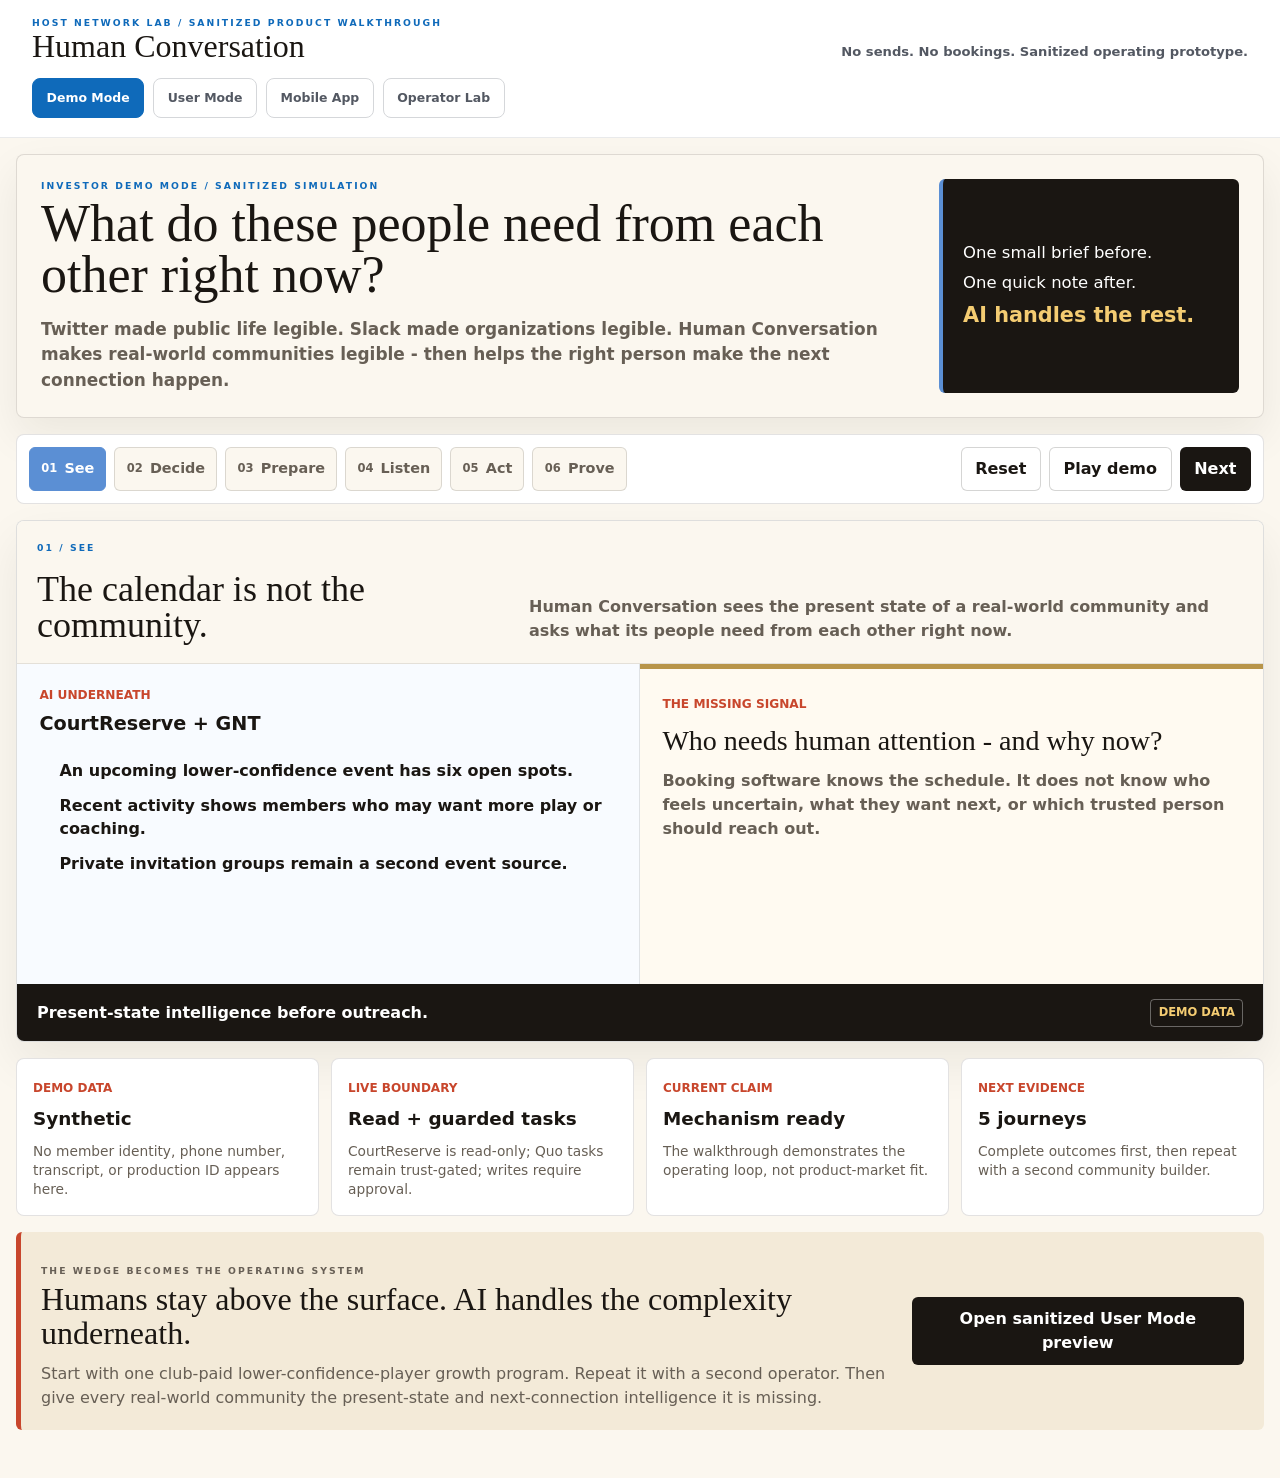
==== index.html @ 30146489 "Publish initial Human Conversation staging build" ====
<!doctype html>
<html lang="en">
  <head>
    <meta charset="UTF-8" />
    <meta name="viewport" content="width=device-width, initial-scale=1.0" />
    <meta name="theme-color" content="#fffefb" />
    <meta name="description" content="Human Conversation prepares the next human moment and remembers only what matters." />
    <meta name="apple-mobile-web-app-capable" content="yes" />
    <meta name="apple-mobile-web-app-status-bar-style" content="default" />
    <link rel="manifest" href="./manifest.webmanifest" />
    <link rel="icon" href="./icons/human-conversation-mark.svg" type="image/svg+xml" />
    <title>Human Conversation</title>
    <script type="module" crossorigin src="./assets/index-G1O9MzCV.js"></script>
    <link rel="stylesheet" crossorigin href="./assets/index-DnSRc2wX.css">
  </head>
  <body>
    <div id="root"></div>
  </body>
</html>
---- assets/index-DnSRc2wX.css ----
.hc-mobile-shell{--hc-ink: #111513;--hc-muted: #606963;--hc-canvas: #eef1ed;--hc-paper: #f6f7f4;--hc-white: #ffffff;--hc-line: #dce2dd;--hc-blue: #2c61ff;--hc-blue-soft: #e9efff;--hc-coral: #f66c4f;--hc-coral-soft: #fff0ec;--hc-mint: #c9f1da;--hc-mint-strong: #15764f;--hc-violet: #785ce5;--hc-violet-soft: #eeeafe;min-height:100vh;padding:24px;background:var(--hc-canvas);color:var(--hc-ink);font-family:Inter,ui-sans-serif,system-ui,-apple-system,BlinkMacSystemFont,Segoe UI,sans-serif;letter-spacing:0}.hc-mobile-shell *{box-sizing:border-box}.hc-mobile-shell button,.hc-mobile-shell textarea,.hc-mobile-shell select,.hc-mobile-shell input{font:inherit;letter-spacing:0}.hc-mobile-shell button{color:inherit}.hc-mobile-app{position:relative;display:flex;width:min(100%,440px);min-height:min(880px,calc(100vh - 48px));max-height:calc(100vh - 48px);margin:0 auto;flex-direction:column;overflow:hidden;border:1px solid #cfd6d1;border-radius:8px;background:var(--hc-paper);box-shadow:0 24px 64px #11151324}.hc-mobile-header{position:relative;z-index:10;display:flex;min-height:64px;flex:0 0 auto;align-items:center;justify-content:space-between;gap:16px;border-bottom:1px solid var(--hc-line);background:#fffffff5;padding:10px 16px}.hc-wordmark{display:inline-flex;min-width:0;min-height:44px;align-items:center;gap:10px;border:0;background:transparent;padding:0;cursor:pointer}.hc-wordmark strong{overflow:hidden;font-size:15px;font-weight:760;text-overflow:ellipsis;white-space:nowrap}.hc-brand-mark{display:grid;width:36px;height:36px;flex:0 0 auto;place-items:center;border-radius:8px;background:var(--hc-ink);color:var(--hc-white)}.hc-demo-chip{display:inline-flex;min-height:34px;align-items:center;gap:7px;border:1px solid var(--hc-line);border-radius:999px;background:var(--hc-white);padding:6px 11px;color:#49514c;font-size:12px;font-weight:750;cursor:pointer}.hc-demo-chip span{width:7px;height:7px;border-radius:50%;background:var(--hc-coral)}.hc-mobile-content{min-height:0;flex:1 1 auto;overflow-x:hidden;overflow-y:auto;overscroll-behavior:contain;scrollbar-width:thin;scrollbar-color:#bbc3bd transparent}.hc-view{display:grid;gap:18px;padding:24px 16px 104px}.hc-page-intro{display:grid;gap:6px}.hc-page-intro>p{margin:0;color:var(--hc-coral);font-size:12px;font-weight:800;text-transform:uppercase}.hc-page-intro h1{max-width:360px;margin:0;font-size:34px;font-weight:790;line-height:1.02}.hc-page-intro>span{color:var(--hc-muted);font-size:14px;line-height:1.45}.hc-page-intro.compact h1{font-size:28px;line-height:1.08}.hc-next-session{position:relative;display:grid;min-height:338px;overflow:hidden;gap:10px;border-radius:8px;background:var(--hc-ink);color:var(--hc-white);padding:18px}.hc-next-session:before{position:absolute;top:0;right:0;left:0;height:4px;background:var(--hc-coral);content:""}.hc-session-kicker{display:flex;align-items:center;justify-content:space-between;color:#c6cec9;font-size:11px;font-weight:780;text-transform:uppercase}.hc-session-visual{display:flex;height:94px;align-items:center;justify-content:center;gap:6px;overflow:hidden}.hc-session-visual span{width:7px;height:38%;border-radius:999px;background:var(--hc-white)}.hc-session-visual span:nth-child(2),.hc-session-visual span:nth-child(8){height:64%;background:var(--hc-mint)}.hc-session-visual span:nth-child(3),.hc-session-visual span:nth-child(7){height:84%;background:var(--hc-blue)}.hc-session-visual span:nth-child(4),.hc-session-visual span:nth-child(6){height:52%;background:var(--hc-coral)}.hc-session-visual span:nth-child(5){height:96%;width:9px}.hc-next-session h2{margin:0;font-size:26px;font-weight:760;line-height:1.08}.hc-next-session>p{margin:0;color:#cbd2ce;font-size:13px}.hc-session-focus{display:flex;align-items:center;gap:8px;color:var(--hc-mint);font-size:13px;font-weight:650}.hc-inverse-button,.hc-solid-button{display:inline-flex;min-height:48px;align-items:center;justify-content:center;gap:9px;border:0;border-radius:8px;padding:11px 16px;font-size:14px;font-weight:780;cursor:pointer}.hc-inverse-button{align-self:end;background:var(--hc-white);color:var(--hc-ink)!important}.hc-solid-button{width:100%;background:var(--hc-blue);color:var(--hc-white)!important}.hc-solid-button:disabled{background:#cbd1cd;color:#737b76!important;cursor:not-allowed}.hc-today-stats{display:grid;grid-template-columns:repeat(3,minmax(0,1fr));border-block:1px solid var(--hc-line);padding:14px 0}.hc-today-stats div{display:grid;min-width:0;gap:3px;border-right:1px solid var(--hc-line);padding:0 10px;text-align:center}.hc-today-stats div:first-child{padding-left:0}.hc-today-stats div:last-child{border-right:0;padding-right:0}.hc-today-stats strong{font-size:20px;font-weight:780;line-height:1}.hc-today-stats span{overflow-wrap:anywhere;color:var(--hc-muted);font-size:10px;font-weight:700;line-height:1.2}.hc-up-next{display:grid;gap:8px}.hc-section-heading{display:flex;min-height:34px;align-items:center;justify-content:space-between;gap:12px}.hc-section-heading h2{margin:0;font-size:18px}.hc-section-heading button{min-height:34px;border:0;background:transparent;color:var(--hc-blue);font-size:12px;font-weight:750;cursor:pointer}.hc-session-row{display:grid;width:100%;min-height:68px;grid-template-columns:42px minmax(0,1fr) auto;align-items:center;gap:12px;border:1px solid var(--hc-line);border-radius:8px;background:var(--hc-white);padding:10px 12px;text-align:left;cursor:pointer}.hc-session-row>span:nth-child(2){display:grid;min-width:0;gap:4px}.hc-session-row strong{overflow:hidden;font-size:14px;font-weight:740;text-overflow:ellipsis;white-space:nowrap}.hc-session-row small{overflow:hidden;color:var(--hc-muted);font-size:11px;text-overflow:ellipsis;white-space:nowrap}.hc-session-icon{display:grid;width:42px;height:42px;place-items:center;border-radius:8px;background:var(--hc-blue-soft);color:var(--hc-blue)}.hc-session-icon.community{background:var(--hc-mint);color:var(--hc-mint-strong)}.hc-session-switcher{display:grid;grid-template-columns:repeat(3,minmax(0,1fr));border-radius:8px;background:#e4e8e4;padding:3px}.hc-session-switcher button{min-height:40px;border:0;border-radius:6px;background:transparent;color:#68716b;font-size:12px;font-weight:730;cursor:pointer}.hc-session-switcher button.active{background:var(--hc-white);color:var(--hc-ink);box-shadow:0 2px 8px #11151314}.hc-consent-panel{display:grid;gap:14px;border:1px solid var(--hc-line);border-radius:8px;background:var(--hc-white);padding:14px}.hc-consent-panel>div,.hc-storage-panel>div{display:flex;align-items:center;gap:10px}.hc-consent-panel .hc-analysis-consent{border-top:1px solid var(--hc-line);padding-top:12px;color:var(--hc-violet)}.hc-consent-panel>div>span,.hc-storage-panel>div>span{display:grid;gap:2px}.hc-consent-panel strong,.hc-storage-panel strong{font-size:13px}.hc-consent-panel small,.hc-storage-panel small{color:var(--hc-muted);font-size:11px}.hc-switch{display:flex;min-height:42px;align-items:center;gap:10px;cursor:pointer}.hc-switch.disabled{color:var(--hc-muted);cursor:not-allowed}.hc-switch input{position:absolute;width:1px;height:1px;opacity:0}.hc-switch>span{position:relative;width:45px;height:26px;flex:0 0 auto;border-radius:999px;background:#cbd1cd;transition:background .16s ease}.hc-switch>span:after{position:absolute;top:3px;left:3px;width:20px;height:20px;border-radius:50%;background:var(--hc-white);box-shadow:0 2px 5px #1115132e;content:"";transition:transform .16s ease}.hc-switch input:checked+span{background:var(--hc-mint-strong)}.hc-switch input:disabled+span{background:#e0e4e1}.hc-switch input:checked+span:after{transform:translate(19px)}.hc-switch input:focus-visible+span{outline:3px solid rgb(44 97 255 / 28%);outline-offset:2px}.hc-switch em{font-size:12px;font-style:normal;font-weight:700}.hc-recorder-stage{display:grid;min-height:326px;place-items:center;align-content:center;gap:20px;overflow:hidden;border-radius:8px;background:var(--hc-ink);color:var(--hc-white);padding:22px 16px}.hc-live-state{display:flex;align-items:center;gap:8px;color:#bbc5bf;font-size:11px;font-weight:780;text-transform:uppercase}.hc-live-state>span{width:8px;height:8px;border-radius:50%;background:#77817b}.hc-live-state>span.active{background:var(--hc-coral);box-shadow:0 0 0 5px #f66c4f24;animation:hc-record-pulse 1.4s ease-in-out infinite}.hc-timer{font-variant-numeric:tabular-nums;font-size:48px;font-weight:690;line-height:1}.hc-waveform,.hc-processing-wave{display:flex;width:100%;height:72px;align-items:center;justify-content:center;gap:3px}.hc-waveform span,.hc-processing-wave span{width:4px;height:18%;border-radius:999px;background:#69736d;transform-origin:center}.hc-waveform span:nth-child(3n),.hc-processing-wave span:nth-child(3n){height:36%}.hc-waveform span:nth-child(4n),.hc-processing-wave span:nth-child(4n){height:62%}.hc-waveform span:nth-child(5n),.hc-processing-wave span:nth-child(5n){height:86%}.hc-waveform span:nth-child(7n),.hc-processing-wave span:nth-child(7n){height:48%}.hc-waveform.playing span{background:var(--hc-mint);animation:hc-wave .92s ease-in-out infinite alternate}.hc-waveform.playing span:nth-child(2n){animation-delay:-.2s}.hc-waveform.playing span:nth-child(3n){animation-delay:-.43s}.hc-waveform.playing span:nth-child(5n){animation-delay:-.62s}.hc-record-control{display:grid;width:78px;height:78px;place-items:center;border:8px solid #343a36;border-radius:50%;background:var(--hc-coral);color:var(--hc-white)!important;box-shadow:0 0 0 1px #66706a;cursor:pointer}.hc-record-control:disabled{background:#6f7772;color:#c5ccc7!important;cursor:not-allowed}.hc-live-controls{display:grid;width:min(100%,270px);grid-template-columns:1fr 1fr;gap:10px}.hc-live-controls button{display:inline-flex;min-height:48px;align-items:center;justify-content:center;gap:7px;border:1px solid #4b544e;border-radius:8px;background:#252b27;color:var(--hc-white);font-size:12px;font-weight:720;cursor:pointer}.hc-live-controls button.stop{border-color:var(--hc-coral);background:var(--hc-coral)}.hc-recorder-stage .hc-solid-button{width:min(100%,280px)}.hc-live-markers{display:grid;gap:9px}.hc-live-markers>p{margin:0;color:var(--hc-muted);font-size:11px;font-weight:720;text-transform:uppercase}.hc-live-markers>div{display:grid;grid-template-columns:repeat(3,minmax(0,1fr));gap:7px}.hc-live-markers button{display:grid;min-height:72px;place-items:center;gap:5px;border:1px solid var(--hc-line);border-radius:8px;background:var(--hc-white);padding:8px 4px;font-size:10px;font-weight:730;text-align:center;cursor:pointer}.hc-live-markers button:nth-child(1){color:var(--hc-blue)}.hc-live-markers button:nth-child(2){color:var(--hc-coral)}.hc-live-markers button:nth-child(3){color:var(--hc-violet)}.hc-record-actions{display:grid;grid-template-columns:1fr 1fr;gap:8px}.hc-record-actions button{display:inline-flex;min-height:44px;align-items:center;justify-content:center;gap:7px;border:1px solid var(--hc-line);border-radius:8px;background:var(--hc-white);font-size:11px;font-weight:730;cursor:pointer}.hc-record-actions button.demo{border-color:#d5cdf9;background:var(--hc-violet-soft);color:#5d44c6}.hc-device-select{display:grid;gap:6px;color:var(--hc-muted);font-size:11px;font-weight:700}.hc-device-select select{min-height:44px;width:100%;border:1px solid var(--hc-line);border-radius:8px;background:var(--hc-white);padding:8px 10px;color:var(--hc-ink)}.hc-processing{display:grid;min-height:520px;place-items:center;align-content:center;gap:18px;text-align:center}.hc-processing-mark{display:grid;width:66px;height:66px;place-items:center;border-radius:50%;background:var(--hc-violet-soft);color:var(--hc-violet);animation:hc-processing-pulse 1.6s ease-in-out infinite}.hc-processing-wave{max-width:230px}.hc-processing-wave span{background:var(--hc-blue);animation:hc-wave .9s ease-in-out infinite alternate}.hc-processing-wave span:nth-child(2n){animation-delay:-.25s}.hc-processing-wave span:nth-child(3n){animation-delay:-.47s}.hc-processing h2{max-width:310px;margin:0;font-size:25px;line-height:1.1}.hc-processing p{max-width:300px;margin:0;color:var(--hc-muted);font-size:12px;line-height:1.5}.hc-empty-moments{display:grid;min-height:410px;place-items:center;align-content:center;gap:10px;text-align:center}.hc-empty-moments>span{display:grid;width:62px;height:62px;place-items:center;border-radius:50%;background:var(--hc-blue-soft);color:var(--hc-blue)}.hc-empty-moments h2,.hc-empty-moments p{margin:0}.hc-empty-moments h2{font-size:20px}.hc-empty-moments p{color:var(--hc-muted);font-size:13px}.hc-empty-moments .hc-solid-button{width:min(100%,240px);margin-top:8px}.hc-moment-list{display:grid;gap:12px}.hc-moment-card{display:grid;gap:12px;overflow:hidden;border:1px solid var(--hc-line);border-top:4px solid var(--hc-blue);border-radius:8px;background:var(--hc-white);padding:14px;transition:opacity .16s ease,transform .16s ease}.hc-moment-card:nth-child(2){border-top-color:var(--hc-coral)}.hc-moment-card:nth-child(3){border-top-color:var(--hc-violet)}.hc-moment-card.discarded{opacity:.42}.hc-moment-card.confirmed{box-shadow:inset 0 0 0 1px var(--hc-mint-strong)}.hc-moment-topline{display:flex;align-items:center;justify-content:space-between;gap:8px}.hc-moment-topline span{min-width:0;color:var(--hc-blue);font-size:10px;font-weight:800;text-transform:uppercase}.hc-moment-card:nth-child(2) .hc-moment-topline span{color:#c44a31}.hc-moment-card:nth-child(3) .hc-moment-topline span{color:#5b43bf}.hc-moment-topline small{flex:0 0 auto;color:var(--hc-muted);font-size:10px;font-variant-numeric:tabular-nums}.hc-moment-card h2,.hc-moment-card>p{margin:0}.hc-moment-card h2{font-size:20px;line-height:1.12}.hc-moment-card>p,.hc-moment-card textarea{color:#4b554f;font-size:13px;line-height:1.5}.hc-voice-signals{display:grid;gap:7px;border:1px solid #ded8f6;border-radius:8px;background:var(--hc-violet-soft);padding:9px}.hc-voice-signals>div{display:flex;flex-wrap:wrap;gap:6px}.hc-voice-signals span{border:1px solid #c9bdf1;border-radius:999px;background:var(--hc-white);padding:4px 7px;color:#5843ad;font-size:10px;font-weight:780}.hc-voice-signals small{color:#655d80;font-size:10px;line-height:1.35}.hc-moment-card textarea{width:100%;min-height:88px;resize:vertical;border:1px solid var(--hc-blue);border-radius:8px;background:#fbfcff;padding:10px}.hc-moment-card audio,.hc-preview-moments audio{display:block;width:100%;height:38px}.hc-moment-audience{display:flex;min-height:42px;align-items:center;justify-content:space-between;gap:10px;border-block:1px solid #edf0ed;padding:7px 0}.hc-moment-audience>span{display:grid;width:30px;height:30px;place-items:center;border-radius:50%;background:#f0f2f0;color:var(--hc-muted)}.hc-moment-audience button{min-height:34px;border:0;background:transparent;color:var(--hc-blue);font-size:11px;font-weight:760;cursor:pointer}.hc-moment-actions{display:grid;grid-template-columns:repeat(3,minmax(0,1fr));gap:7px}.hc-moment-actions button,.hc-kept-label{display:inline-flex;min-height:42px;align-items:center;justify-content:center;gap:5px;border:1px solid var(--hc-line);border-radius:8px;background:var(--hc-white);font-size:11px;font-weight:730}.hc-moment-actions button{cursor:pointer}.hc-moment-actions button.keep,.hc-kept-label{border-color:#a9ddbf;background:#edf9f2;color:var(--hc-mint-strong)}.hc-review-footer{display:grid;gap:9px;border-top:1px solid var(--hc-line);padding-top:16px}.hc-text-button{display:inline-flex;min-height:44px;align-items:center;justify-content:center;gap:7px;border:0;background:transparent;color:#6c4d47;font-size:12px;font-weight:740;cursor:pointer}.hc-text-button:disabled{color:#adb4af;cursor:not-allowed}.hc-release-receipt{display:flex;min-height:44px;align-items:center;justify-content:center;gap:7px;margin:0;color:var(--hc-mint-strong);font-size:12px;font-weight:740}.hc-more-list{display:grid;overflow:hidden;border:1px solid var(--hc-line);border-radius:8px;background:var(--hc-white)}.hc-more-list>button{display:grid;width:100%;min-height:74px;grid-template-columns:40px minmax(0,1fr) auto;align-items:center;gap:12px;border:0;border-bottom:1px solid var(--hc-line);background:transparent;padding:10px 12px;text-align:left;cursor:pointer}.hc-more-list>button:last-child{border-bottom:0}.hc-more-list>button>span:first-child{display:grid;width:40px;height:40px;place-items:center;border-radius:8px}.hc-more-list>button>span:nth-child(2){display:grid;min-width:0;gap:3px}.hc-more-list strong{font-size:13px}.hc-more-list small{color:var(--hc-muted);font-size:11px}.hc-more-list .blue{background:var(--hc-blue-soft);color:var(--hc-blue)}.hc-more-list .mint{background:var(--hc-mint);color:var(--hc-mint-strong)}.hc-more-list .coral{background:var(--hc-coral-soft);color:#c64c34}.hc-more-list .violet{background:var(--hc-violet-soft);color:var(--hc-violet)}.hc-storage-panel{display:flex;min-height:74px;align-items:center;justify-content:space-between;gap:12px;border:1px solid var(--hc-line);border-radius:8px;background:var(--hc-white);padding:12px}.hc-switch.small{min-height:38px}.hc-switch.small em{display:none}.hc-danger-row{display:inline-flex;min-height:44px;align-items:center;justify-content:center;gap:8px;border:0;background:transparent;color:#a64131;font-size:12px;font-weight:720;cursor:pointer}.hc-bottom-nav{position:absolute;right:0;bottom:0;left:0;z-index:20;display:grid;height:78px;grid-template-columns:repeat(4,minmax(0,1fr));align-items:stretch;border-top:1px solid var(--hc-line);background:#fffffff7;padding:7px 8px max(7px,env(safe-area-inset-bottom));-webkit-backdrop-filter:blur(14px);backdrop-filter:blur(14px)}.hc-bottom-nav button{position:relative;display:grid;min-width:0;min-height:54px;place-items:center;align-content:center;gap:3px;border:0;border-radius:8px;background:transparent;color:#727a75;font-size:10px;font-weight:700;cursor:pointer}.hc-bottom-nav button.active{color:var(--hc-ink)}.hc-bottom-nav button.active:before{position:absolute;top:-7px;left:50%;width:26px;height:3px;border-radius:999px;background:var(--hc-coral);content:"";transform:translate(-50%)}.hc-toast{position:absolute;right:12px;bottom:88px;left:12px;z-index:40;display:flex;min-height:48px;align-items:center;justify-content:space-between;gap:10px;border:1px solid #303632;border-radius:8px;background:var(--hc-ink);box-shadow:0 12px 30px #1115133d;padding:10px 12px;color:var(--hc-white);font-size:11px;line-height:1.4}.hc-toast button{display:grid;width:32px;height:32px;flex:0 0 auto;place-items:center;border:0;border-radius:50%;background:#2b322e;color:var(--hc-white);cursor:pointer}.hc-sheet-backdrop{position:absolute;inset:0;z-index:60;display:flex;align-items:flex-end;background:#11151394;-webkit-backdrop-filter:blur(3px);backdrop-filter:blur(3px)}.hc-bottom-sheet{position:relative;display:grid;width:100%;max-height:86%;overflow-y:auto;gap:14px;border-radius:8px 8px 0 0;background:var(--hc-white);padding:18px 16px calc(22px + env(safe-area-inset-bottom));box-shadow:0 -18px 50px #1115133d;animation:hc-sheet-up .2s ease-out}.hc-sheet-handle{width:42px;height:4px;margin:-7px auto 1px;border-radius:999px;background:#cbd1cd}.hc-sheet-close{position:absolute;top:12px;right:12px;display:grid;width:40px;height:40px;place-items:center;border:0;border-radius:50%;background:#f0f2f0;cursor:pointer}.hc-bottom-sheet>p{margin:10px 48px 0 0;color:var(--hc-coral);font-size:11px;font-weight:800;text-transform:uppercase}.hc-bottom-sheet>h2{max-width:330px;margin:0;font-size:26px;line-height:1.08}.hc-preview-moments{display:grid;gap:8px}.hc-preview-moments article{display:grid;gap:6px;border:1px solid var(--hc-line);border-radius:8px;background:var(--hc-paper);padding:12px}.hc-preview-moments article>span{color:var(--hc-blue);font-size:10px;font-weight:800;text-transform:uppercase}.hc-preview-moments strong{font-size:14px}.hc-preview-moments p{margin:0;color:var(--hc-muted);font-size:12px;line-height:1.45}.hc-share-boundary{display:flex;align-items:center;gap:7px;border-radius:8px;background:var(--hc-mint);padding:10px 12px;color:#165b3f;font-size:11px;font-weight:700}.hc-more-sheet ul{display:grid;gap:10px;margin:2px 0 6px;padding:0;list-style:none}.hc-more-sheet li{display:flex;align-items:flex-start;gap:9px;color:#4e5852;font-size:13px;line-height:1.4}.hc-more-sheet li svg{flex:0 0 auto;margin-top:1px;color:var(--hc-mint-strong)}.sr-only{position:absolute;width:1px;height:1px;overflow:hidden;clip:rect(0,0,0,0);clip-path:inset(50%);white-space:nowrap}.hc-mobile-shell button:focus-visible,.hc-mobile-shell textarea:focus-visible,.hc-mobile-shell select:focus-visible{outline:3px solid rgb(44 97 255 / 32%);outline-offset:2px}@keyframes hc-wave{0%{transform:scaleY(.5)}to{transform:scaleY(1.1)}}@keyframes hc-record-pulse{0%,to{transform:scale(1)}50%{transform:scale(.72)}}@keyframes hc-processing-pulse{0%,to{transform:scale(1)}50%{transform:scale(1.08)}}@keyframes hc-sheet-up{0%{transform:translateY(24px);opacity:0}to{transform:translateY(0);opacity:1}}@media(max-width:540px){.hc-mobile-shell{min-height:100svh;padding:0;background:var(--hc-paper)}.hc-mobile-app{width:100%;min-height:100svh;max-height:100svh;border:0;border-radius:0;box-shadow:none}.hc-mobile-header{padding-top:max(10px,env(safe-area-inset-top))}}@media(max-width:370px){.hc-view{padding-right:13px;padding-left:13px}.hc-page-intro h1{font-size:30px}.hc-next-session{min-height:322px;padding:16px}.hc-next-session h2{font-size:23px}.hc-live-markers button{min-height:68px;font-size:9px}}@media(prefers-reduced-motion:reduce){.hc-mobile-shell *,.hc-mobile-shell *:before,.hc-mobile-shell *:after{scroll-behavior:auto!important;animation-duration:.01ms!important;animation-iteration-count:1!important;transition-duration:.01ms!important}}*,:before,:after{--tw-border-spacing-x: 0;--tw-border-spacing-y: 0;--tw-translate-x: 0;--tw-translate-y: 0;--tw-rotate: 0;--tw-skew-x: 0;--tw-skew-y: 0;--tw-scale-x: 1;--tw-scale-y: 1;--tw-pan-x: ;--tw-pan-y: ;--tw-pinch-zoom: ;--tw-scroll-snap-strictness: proximity;--tw-gradient-from-position: ;--tw-gradient-via-position: ;--tw-gradient-to-position: ;--tw-ordinal: ;--tw-slashed-zero: ;--tw-numeric-figure: ;--tw-numeric-spacing: ;--tw-numeric-fraction: ;--tw-ring-inset: ;--tw-ring-offset-width: 0px;--tw-ring-offset-color: #fff;--tw-ring-color: rgb(59 130 246 / .5);--tw-ring-offset-shadow: 0 0 #0000;--tw-ring-shadow: 0 0 #0000;--tw-shadow: 0 0 #0000;--tw-shadow-colored: 0 0 #0000;--tw-blur: ;--tw-brightness: ;--tw-contrast: ;--tw-grayscale: ;--tw-hue-rotate: ;--tw-invert: ;--tw-saturate: ;--tw-sepia: ;--tw-drop-shadow: ;--tw-backdrop-blur: ;--tw-backdrop-brightness: ;--tw-backdrop-contrast: ;--tw-backdrop-grayscale: ;--tw-backdrop-hue-rotate: ;--tw-backdrop-invert: ;--tw-backdrop-opacity: ;--tw-backdrop-saturate: ;--tw-backdrop-sepia: ;--tw-contain-size: ;--tw-contain-layout: ;--tw-contain-paint: ;--tw-contain-style: }::backdrop{--tw-border-spacing-x: 0;--tw-border-spacing-y: 0;--tw-translate-x: 0;--tw-translate-y: 0;--tw-rotate: 0;--tw-skew-x: 0;--tw-skew-y: 0;--tw-scale-x: 1;--tw-scale-y: 1;--tw-pan-x: ;--tw-pan-y: ;--tw-pinch-zoom: ;--tw-scroll-snap-strictness: proximity;--tw-gradient-from-position: ;--tw-gradient-via-position: ;--tw-gradient-to-position: ;--tw-ordinal: ;--tw-slashed-zero: ;--tw-numeric-figure: ;--tw-numeric-spacing: ;--tw-numeric-fraction: ;--tw-ring-inset: ;--tw-ring-offset-width: 0px;--tw-ring-offset-color: #fff;--tw-ring-color: rgb(59 130 246 / .5);--tw-ring-offset-shadow: 0 0 #0000;--tw-ring-shadow: 0 0 #0000;--tw-shadow: 0 0 #0000;--tw-shadow-colored: 0 0 #0000;--tw-blur: ;--tw-brightness: ;--tw-contrast: ;--tw-grayscale: ;--tw-hue-rotate: ;--tw-invert: ;--tw-saturate: ;--tw-sepia: ;--tw-drop-shadow: ;--tw-backdrop-blur: ;--tw-backdrop-brightness: ;--tw-backdrop-contrast: ;--tw-backdrop-grayscale: ;--tw-backdrop-hue-rotate: ;--tw-backdrop-invert: ;--tw-backdrop-opacity: ;--tw-backdrop-saturate: ;--tw-backdrop-sepia: ;--tw-contain-size: ;--tw-contain-layout: ;--tw-contain-paint: ;--tw-contain-style: }*,:before,:after{box-sizing:border-box;border-width:0;border-style:solid;border-color:#e5e7eb}:before,:after{--tw-content: ""}html,:host{line-height:1.5;-webkit-text-size-adjust:100%;-moz-tab-size:4;-o-tab-size:4;tab-size:4;font-family:Manrope,Inter,ui-sans-serif,system-ui,sans-serif;font-feature-settings:normal;font-variation-settings:normal;-webkit-tap-highlight-color:transparent}body{margin:0;line-height:inherit}hr{height:0;color:inherit;border-top-width:1px}abbr:where([title]){-webkit-text-decoration:underline dotted;text-decoration:underline dotted}h1,h2,h3,h4,h5,h6{font-size:inherit;font-weight:inherit}a{color:inherit;text-decoration:inherit}b,strong{font-weight:bolder}code,kbd,samp,pre{font-family:ui-monospace,SFMono-Regular,Menlo,Monaco,Consolas,Liberation Mono,Courier New,monospace;font-feature-settings:normal;font-variation-settings:normal;font-size:1em}small{font-size:80%}sub,sup{font-size:75%;line-height:0;position:relative;vertical-align:baseline}sub{bottom:-.25em}sup{top:-.5em}table{text-indent:0;border-color:inherit;border-collapse:collapse}button,input,optgroup,select,textarea{font-family:inherit;font-feature-settings:inherit;font-variation-settings:inherit;font-size:100%;font-weight:inherit;line-height:inherit;letter-spacing:inherit;color:inherit;margin:0;padding:0}button,select{text-transform:none}button,input:where([type=button]),input:where([type=reset]),input:where([type=submit]){-webkit-appearance:button;background-color:transparent;background-image:none}:-moz-focusring{outline:auto}:-moz-ui-invalid{box-shadow:none}progress{vertical-align:baseline}::-webkit-inner-spin-button,::-webkit-outer-spin-button{height:auto}[type=search]{-webkit-appearance:textfield;outline-offset:-2px}::-webkit-search-decoration{-webkit-appearance:none}::-webkit-file-upload-button{-webkit-appearance:button;font:inherit}summary{display:list-item}blockquote,dl,dd,h1,h2,h3,h4,h5,h6,hr,figure,p,pre{margin:0}fieldset{margin:0;padding:0}legend{padding:0}ol,ul,menu{list-style:none;margin:0;padding:0}dialog{padding:0}textarea{resize:vertical}input::-moz-placeholder,textarea::-moz-placeholder{opacity:1;color:#9ca3af}input::placeholder,textarea::placeholder{opacity:1;color:#9ca3af}button,[role=button]{cursor:pointer}:disabled{cursor:default}img,svg,video,canvas,audio,iframe,embed,object{display:block;vertical-align:middle}img,video{max-width:100%;height:auto}[hidden]:where(:not([hidden=until-found])){display:none}.sr-only{position:absolute;width:1px;height:1px;padding:0;margin:-1px;overflow:hidden;clip:rect(0,0,0,0);white-space:nowrap;border-width:0}.visible{visibility:visible}.collapse{visibility:collapse}.mx-auto{margin-left:auto;margin-right:auto}.mb-3{margin-bottom:.75rem}.mb-4{margin-bottom:1rem}.mb-6{margin-bottom:1.5rem}.mt-1{margin-top:.25rem}.mt-2{margin-top:.5rem}.mt-3{margin-top:.75rem}.mt-4{margin-top:1rem}.mt-5{margin-top:1.25rem}.mt-6{margin-top:1.5rem}.block{display:block}.flex{display:flex}.table{display:table}.grid{display:grid}.hidden{display:none}.min-h-24{min-height:6rem}.min-h-screen{min-height:100vh}.w-full{width:100%}.max-w-3xl{max-width:48rem}.max-w-7xl{max-width:80rem}.resize-y{resize:vertical}.flex-col{flex-direction:column}.flex-wrap{flex-wrap:wrap}.items-start{align-items:flex-start}.justify-between{justify-content:space-between}.gap-2{gap:.5rem}.gap-3{gap:.75rem}.gap-4{gap:1rem}.space-y-4>:not([hidden])~:not([hidden]){--tw-space-y-reverse: 0;margin-top:calc(1rem * calc(1 - var(--tw-space-y-reverse)));margin-bottom:calc(1rem * var(--tw-space-y-reverse))}.rounded-lg{border-radius:.5rem}.border{border-width:1px}.border-gold\/30{border-color:#b8954a4d}.bg-paper{--tw-bg-opacity: 1;background-color:rgb(251 247 239 / var(--tw-bg-opacity, 1))}.bg-white\/60{background-color:#fff9}.p-3{padding:.75rem}.p-4{padding:1rem}.px-5{padding-left:1.25rem;padding-right:1.25rem}.py-4{padding-top:1rem;padding-bottom:1rem}.py-8{padding-top:2rem;padding-bottom:2rem}.font-serif{font-family:Fraunces,Georgia,ui-serif,serif}.text-2xl{font-size:1.5rem;line-height:2rem}.text-3xl{font-size:1.875rem;line-height:2.25rem}.text-base{font-size:1rem;line-height:1.5rem}.text-lg{font-size:1.125rem;line-height:1.75rem}.text-sm{font-size:.875rem;line-height:1.25rem}.text-xl{font-size:1.25rem;line-height:1.75rem}.font-bold{font-weight:700}.uppercase{text-transform:uppercase}.leading-6{line-height:1.5rem}.leading-7{line-height:1.75rem}.leading-8{line-height:2rem}.leading-tight{line-height:1.25}.tracking-\[\.16em\]{letter-spacing:.16em}.text-blue{--tw-text-opacity: 1;color:rgb(91 143 212 / var(--tw-text-opacity, 1))}.text-ink{--tw-text-opacity: 1;color:rgb(26 22 18 / var(--tw-text-opacity, 1))}.text-ink\/70{color:#1a1612b3}.text-red{--tw-text-opacity: 1;color:rgb(200 70 44 / var(--tw-text-opacity, 1))}.shadow{--tw-shadow: 0 1px 3px 0 rgb(0 0 0 / .1), 0 1px 2px -1px rgb(0 0 0 / .1);--tw-shadow-colored: 0 1px 3px 0 var(--tw-shadow-color), 0 1px 2px -1px var(--tw-shadow-color);box-shadow:var(--tw-ring-offset-shadow, 0 0 #0000),var(--tw-ring-shadow, 0 0 #0000),var(--tw-shadow)}.outline-none{outline:2px solid transparent;outline-offset:2px}.blur{--tw-blur: blur(8px);filter:var(--tw-blur) var(--tw-brightness) var(--tw-contrast) var(--tw-grayscale) var(--tw-hue-rotate) var(--tw-invert) var(--tw-saturate) var(--tw-sepia) var(--tw-drop-shadow)}.invert{--tw-invert: invert(100%);filter:var(--tw-blur) var(--tw-brightness) var(--tw-contrast) var(--tw-grayscale) var(--tw-hue-rotate) var(--tw-invert) var(--tw-saturate) var(--tw-sepia) var(--tw-drop-shadow)}.filter{filter:var(--tw-blur) var(--tw-brightness) var(--tw-contrast) var(--tw-grayscale) var(--tw-hue-rotate) var(--tw-invert) var(--tw-saturate) var(--tw-sepia) var(--tw-drop-shadow)}.transition{transition-property:color,background-color,border-color,text-decoration-color,fill,stroke,opacity,box-shadow,transform,filter,backdrop-filter;transition-timing-function:cubic-bezier(.4,0,.2,1);transition-duration:.15s}:root{--nepc-ink: #181d27;--nepc-navy: #071d33;--nepc-muted: #535862;--nepc-border: #d5d7da;--nepc-border-soft: #e9eaeb;--nepc-bg: #f9fbfe;--nepc-bg-blue: #f1f7fe;--nepc-blue-light: #e2effc;--nepc-blue-mid: #1c87db;--nepc-blue: #0f6aba;--nepc-blue-dark: #0d5497;--nepc-success: #027a48;--nepc-danger: #b42318;color:var(--nepc-ink);background:var(--nepc-bg);font-family:Manrope,Inter,ui-sans-serif,system-ui,sans-serif;font-synthesis:none;text-rendering:optimizeLegibility}*{box-sizing:border-box}body{margin:0;background:var(--nepc-bg)}button,input,select,textarea{font:inherit}.eyebrow{color:var(--nepc-blue);font-family:Manrope,Inter,ui-sans-serif,system-ui,sans-serif;font-size:.58rem;font-weight:700;letter-spacing:.22em;text-transform:uppercase}.panel,.card{border:1px solid rgb(26 22 18 / 12%);border-radius:8px;background:#ffffff7a;box-shadow:0 18px 42px #1a161212}.panel{padding:1.25rem}.hero-panel{min-height:20rem;background:linear-gradient(135deg,#fbf7eff0,#ffffffc7),repeating-linear-gradient(90deg,rgb(184 149 74 / 12%) 0 1px,transparent 1px 68px),repeating-linear-gradient(0deg,rgb(91 143 212 / 12%) 0 1px,transparent 1px 68px)}.card{padding:1rem}.proof-hero{display:grid;grid-template-columns:minmax(0,1fr) minmax(16rem,.5fr);gap:1rem;align-items:stretch;border:1px solid rgb(190 221 249 / 74%);border-radius:8px;background:radial-gradient(circle at 88% 12%,rgb(73 180 160 / 24%),transparent 18rem),linear-gradient(135deg,#061833,#0f6aba);box-shadow:0 24px 62px #071d3329;padding:clamp(1.25rem,4vw,3rem)}.proof-hero .eyebrow{color:#65ead8}.proof-hero h3{max-width:12ch;margin:.45rem 0 0;color:#fff;font-size:clamp(3rem,8vw,6.4rem);font-weight:950;letter-spacing:0;line-height:.86}.proof-hero p:not(.eyebrow){max-width:44rem;margin:1.1rem 0 0;color:#ffffffd1;font-size:clamp(1rem,2vw,1.22rem);font-weight:750;line-height:1.45}.proof-metrics{display:grid;grid-template-columns:1fr;gap:.75rem;align-content:center}.proof-stack{display:grid;grid-template-columns:minmax(0,.7fr) minmax(0,1.3fr);gap:1rem;align-items:stretch;margin-top:1rem;border:1px solid rgb(190 221 249 / 74%);border-radius:8px;background:#fff;padding:clamp(1rem,3vw,1.5rem)}.proof-stack h3{max-width:12ch;margin:.35rem 0 0;color:var(--nepc-navy);font-size:clamp(2rem,5vw,4rem);line-height:.9}.stack-row-grid{display:grid;grid-template-columns:repeat(2,minmax(0,1fr));gap:.75rem}.stack-row-grid article{min-height:7.25rem;border:1px solid var(--nepc-line);border-radius:8px;background:linear-gradient(135deg,#e2effc9e,#ffffffeb),#fff;padding:1rem}.stack-row-grid span{display:block;color:var(--nepc-muted);font-size:.76rem;font-weight:950;letter-spacing:.05em;text-transform:uppercase}.stack-row-grid strong{display:block;margin-top:.65rem;color:var(--nepc-navy);font-size:clamp(1.1rem,2.5vw,1.55rem);line-height:1.02}.proof-grid{display:grid;grid-template-columns:repeat(3,minmax(0,1fr));gap:.85rem;margin-top:1rem}.proof-step{background:#fff}.proof-step span{display:inline-grid;place-items:center;width:2.25rem;height:2.25rem;border-radius:8px;background:var(--nepc-bg-blue);color:var(--nepc-blue);font-size:.75rem;font-weight:950}.proof-step h4{margin:.85rem 0 0;color:var(--nepc-navy);font-size:clamp(1.25rem,3vw,2rem);line-height:1}.proof-step p{margin:.6rem 0 0;color:var(--nepc-muted);font-size:.96rem;font-weight:700;line-height:1.45}.proof-step strong{display:block;margin-top:.8rem;color:var(--nepc-blue);font-size:.88rem;line-height:1.35}.proof-panel{margin-top:1rem;background:#fff}.proof-panel h3,.proof-advisor h3{margin:.35rem 0 0;color:var(--nepc-navy);font-size:clamp(1.8rem,4vw,3.2rem);line-height:.96}.proof-advisor{margin-top:1rem;border:1px solid rgb(73 180 160 / 34%);border-radius:8px;background:linear-gradient(135deg,#49b4a01a,#e2effc8a),#fff;padding:clamp(1rem,3vw,1.75rem)}.proof-advisor p:not(.eyebrow){max-width:62rem;margin:.72rem 0 0;color:var(--nepc-navy);font-size:clamp(1.02rem,2vw,1.18rem);font-weight:850;line-height:1.45}.workflow-hero{display:grid;grid-template-columns:minmax(0,1fr) minmax(15rem,.42fr);gap:1rem;align-items:stretch;border:1px solid rgb(190 221 249 / 74%);border-radius:8px;background:radial-gradient(circle at 86% 8%,rgb(184 149 74 / 24%),transparent 16rem),linear-gradient(135deg,#f8fbff,#e2effc);padding:clamp(1.25rem,4vw,3rem)}.workflow-hero h3{max-width:14ch;margin:.45rem 0 0;color:var(--nepc-navy);font-size:clamp(2.8rem,7vw,6rem);font-weight:950;letter-spacing:0;line-height:.88}.workflow-hero p:not(.eyebrow){max-width:46rem;margin:1.1rem 0 0;color:var(--nepc-muted);font-size:clamp(1rem,2vw,1.18rem);font-weight:760;line-height:1.45}.workflow-claim{display:grid;align-content:center;border:1px solid rgb(91 143 212 / 24%);border-radius:8px;background:#fff;padding:1.1rem;box-shadow:0 18px 44px #071d3314}.workflow-claim span{color:var(--nepc-blue);font-size:.76rem;font-weight:950;letter-spacing:.12em;text-transform:uppercase}.workflow-claim strong{display:block;margin-top:.65rem;color:var(--nepc-navy);font-size:clamp(1.25rem,3vw,2rem);line-height:1}.experience-funnel{display:grid;grid-template-columns:repeat(4,minmax(0,1fr));gap:.75rem;margin-top:1rem}.experience-funnel article{min-height:7.25rem;border:1px solid rgb(73 180 160 / 26%);border-radius:8px;background:linear-gradient(135deg,#49b4a01f,#e2effc85),#fff;padding:1rem}.experience-funnel span{display:block;color:#0f766a;font-size:.74rem;font-weight:950;letter-spacing:.08em;text-transform:uppercase}.experience-funnel strong{display:block;margin-top:.65rem;color:var(--nepc-navy);font-size:clamp(1.05rem,2.4vw,1.45rem);line-height:1.05}.workflow-flow{display:grid;grid-template-columns:repeat(8,minmax(0,1fr));gap:.55rem;margin-top:1rem}.workflow-flow article{min-height:5.6rem;border:1px solid var(--nepc-line);border-radius:8px;background:#fff;padding:.8rem}.workflow-flow span{color:var(--nepc-blue);font-size:.72rem;font-weight:950}.workflow-flow strong{display:block;margin-top:.55rem;color:var(--nepc-navy);font-size:clamp(.95rem,2vw,1.2rem);line-height:1}.workflow-track-grid{display:grid;grid-template-columns:repeat(3,minmax(0,1fr));gap:.85rem;margin-top:1rem}.workflow-track{background:#fff}.workflow-track h4{margin:.55rem 0 0;color:var(--nepc-navy);font-size:clamp(1.25rem,3vw,2rem);line-height:1}.workflow-track p:not(.eyebrow){margin:.75rem 0 0;color:var(--nepc-muted);font-weight:740;line-height:1.42}.workflow-track strong{display:block;margin-top:.85rem;color:var(--nepc-blue);font-size:.92rem;line-height:1.32}.workflow-panel{margin-top:1rem;background:#fff}.workflow-panel h3{margin:.35rem 0 0;color:var(--nepc-navy);font-size:clamp(1.8rem,4vw,3.2rem);line-height:.96}.product-plan-page{max-width:76rem;margin:0 auto;padding:1rem 1rem 3rem}.product-plan-hero{display:grid;grid-template-columns:minmax(0,1fr) minmax(18rem,.82fr);gap:1rem;align-items:stretch;min-height:32rem;border:1px solid rgb(190 221 249 / 70%);border-radius:8px;overflow:hidden;background:radial-gradient(circle at 84% 18%,rgb(73 180 160 / 30%),transparent 23rem),linear-gradient(135deg,#05122a,#082d5a 55%,#0f6aba);box-shadow:0 26px 70px #071d332e}.product-plan-copy{display:flex;flex-direction:column;justify-content:center;padding:clamp(1.25rem,5vw,4rem)}.product-plan-copy .eyebrow{color:#65ead8}.product-plan-copy h2{max-width:11ch;margin:.5rem 0 0;color:#fff;font-size:clamp(3.6rem,10vw,7.6rem);font-weight:950;letter-spacing:0;line-height:.86}.product-plan-copy p:not(.eyebrow){max-width:38rem;margin:1.15rem 0 0;color:#ffffffd1;font-size:clamp(1.05rem,2vw,1.34rem);font-weight:650;line-height:1.42}.plan-hero-pills{display:flex;flex-wrap:wrap;gap:.5rem;margin-top:1.2rem}.plan-hero-pills span{border:1px solid rgb(255 255 255 / 22%);border-radius:999px;background:#ffffff1a;color:#fff;padding:.48rem .7rem;font-size:.75rem;font-weight:900}.plan-orbit{position:relative;min-height:24rem;margin:1rem;border:1px solid rgb(255 255 255 / 15%);border-radius:8px;overflow:hidden;background:radial-gradient(circle at 50% 42%,rgb(101 234 216 / 20%),transparent 13rem),linear-gradient(160deg,#ffffff1f,#ffffff08)}.plan-court-lines{position:absolute;inset:7%;border:2px solid rgb(255 255 255 / 18%)}.plan-court-lines:before,.plan-court-lines:after{content:"";position:absolute;background:#ffffff24}.plan-court-lines:before{left:50%;top:0;width:2px;height:100%}.plan-court-lines:after{left:0;top:50%;width:100%;height:2px}.orbit-node,.orbit-card{position:absolute;display:grid;place-items:center;border:1px solid rgb(255 255 255 / 22%);box-shadow:0 18px 36px #0003;font-weight:950}.orbit-node{width:5.6rem;height:5.6rem;border-radius:999px;color:#fff;font-size:.78rem}.orbit-host{left:42%;top:37%;background:var(--nepc-blue);transform:translate(-50%,-50%)}.orbit-one{right:13%;top:15%;background:#49b4a0}.orbit-two{right:10%;bottom:14%;background:#b8954a}.orbit-three{left:8%;bottom:18%;background:#1c87db}.orbit-card{min-width:7rem;min-height:3.4rem;border-radius:8px;background:#ffffffe0;color:var(--nepc-navy);font-size:.82rem}.orbit-card-one{left:8%;top:16%}.orbit-card-two{right:27%;bottom:24%}.plan-thesis-grid,.reference-grid{display:grid;grid-template-columns:repeat(3,minmax(0,1fr));gap:.8rem;margin-top:1rem}.plan-thesis-grid article,.reference-card,.plan-roadmap,.plan-question-panel{border:1px solid var(--nepc-border-soft);border-radius:8px;background:#fff;box-shadow:0 16px 42px #071d3312}.plan-thesis-grid article,.reference-card{padding:1rem}.plan-thesis-grid h3,.plan-section-head h3,.plan-question-panel h3{margin:.36rem 0 0;color:var(--nepc-navy);font-size:clamp(1.35rem,3vw,2.35rem);line-height:1}.plan-thesis-grid p:not(.eyebrow),.reference-card p,.roadmap-list p{color:var(--nepc-muted);font-size:.95rem;font-weight:650;line-height:1.45}.plan-section{margin-top:1.25rem}.connection-engine{display:grid;grid-template-columns:minmax(0,.72fr) minmax(0,1fr);gap:1rem;align-items:stretch;border:1px solid rgb(190 221 249 / 82%);border-radius:8px;background:radial-gradient(circle at 18% 12%,rgb(73 180 160 / 16%),transparent 18rem),#fff;box-shadow:0 16px 42px #071d3314;padding:1rem}.connection-engine-head{display:flex;flex-direction:column;justify-content:center;border-radius:8px;background:var(--nepc-navy);padding:clamp(1rem,3vw,2rem)}.connection-engine-head .eyebrow{color:#65ead8}.connection-engine-head h3{margin:.45rem 0 0;color:#fff;font-size:clamp(2rem,5vw,4.2rem);font-weight:950;letter-spacing:0;line-height:.9}.connection-engine-head p:not(.eyebrow){margin:1rem 0 0;color:#ffffffd1;font-size:1rem;font-weight:700;line-height:1.45}.connection-loop-grid{display:grid;grid-template-columns:repeat(2,minmax(0,1fr));gap:.7rem}.connection-loop-grid article{border:1px solid var(--nepc-border-soft);border-radius:8px;background:var(--nepc-bg);padding:.9rem}.connection-loop-grid span{display:inline-grid;place-items:center;width:2.2rem;height:2.2rem;border-radius:8px;background:var(--nepc-blue);color:#fff;font-size:.74rem;font-weight:950}.connection-loop-grid h4{margin:.72rem 0 .4rem;color:var(--nepc-navy);font-size:1.12rem;line-height:1}.connection-loop-grid p{margin:0;color:var(--nepc-muted);font-size:.9rem;font-weight:650;line-height:1.42}.manual-lab{display:grid;grid-template-columns:minmax(0,.66fr) minmax(0,1fr);gap:1rem;align-items:stretch;border:1px solid var(--nepc-border-soft);border-radius:8px;background:#fff;box-shadow:0 16px 42px #071d3312;padding:1rem}.manual-lab-head{display:flex;flex-direction:column;justify-content:center}.manual-lab-head h3{margin:.38rem 0 0;color:var(--nepc-navy);font-size:clamp(2.2rem,5vw,4.4rem);font-weight:950;letter-spacing:0;line-height:.9}.manual-lab-head p:not(.eyebrow){margin:1rem 0 0;color:var(--nepc-muted);font-size:1rem;font-weight:700;line-height:1.45}.manual-lab-grid{display:grid;grid-template-columns:repeat(2,minmax(0,1fr));gap:.7rem}.manual-lab-grid article{border:1px solid #beddf9;border-radius:8px;background:var(--nepc-bg-blue);padding:.9rem}.manual-lab-grid h4{margin:0;color:var(--nepc-navy);font-size:1.08rem;line-height:1.05}.manual-lab-grid p{margin:.5rem 0 0;color:var(--nepc-muted);font-size:.9rem;font-weight:700;line-height:1.42}.product-machine{display:grid;grid-template-columns:minmax(0,.72fr) minmax(0,1fr);gap:1rem;align-items:stretch;border:1px solid rgb(73 180 160 / 40%);border-radius:8px;background:linear-gradient(135deg,rgb(73 180 160 / 12%),transparent 44%),#fff;box-shadow:0 16px 42px #071d3312;padding:1rem}.product-machine-head{display:flex;flex-direction:column;justify-content:center;border-radius:8px;background:#eefbf8;padding:clamp(1rem,3vw,2rem)}.product-machine-head h3{max-width:10ch;margin:.38rem 0 0;color:var(--nepc-navy);font-size:clamp(2.2rem,5vw,4.7rem);font-weight:950;letter-spacing:0;line-height:.88}.product-machine-head p:not(.eyebrow){margin:1rem 0 0;color:var(--nepc-muted);font-size:1rem;font-weight:700;line-height:1.45}.machine-flow{display:grid;grid-template-columns:repeat(5,minmax(0,1fr));gap:.55rem}.machine-flow article{position:relative;border:1px solid #beddf9;border-radius:8px;background:var(--nepc-bg-blue);padding:.82rem}.machine-flow span{display:inline-grid;place-items:center;width:2rem;height:2rem;border-radius:8px;background:#49b4a0;color:#fff;font-size:.72rem;font-weight:950}.machine-flow h4{margin:.7rem 0 .38rem;color:var(--nepc-navy);font-size:1rem;line-height:1}.machine-flow p{margin:0;color:var(--nepc-muted);font-size:.84rem;font-weight:700;line-height:1.38}.plan-section-head{display:flex;flex-direction:column;gap:.25rem;margin-bottom:.75rem}.reference-grid{grid-template-columns:repeat(5,minmax(0,1fr))}.reference-card span,.roadmap-list span{color:var(--nepc-blue);font-size:.72rem;font-weight:950;letter-spacing:.08em;text-transform:uppercase}.reference-card h4,.roadmap-list h4{margin:.28rem 0 .6rem;color:var(--nepc-navy);font-size:1.1rem;line-height:1.05}.reference-card strong{color:var(--nepc-navy)}.plan-roadmap,.plan-question-panel{padding:1rem}.roadmap-list{display:grid;grid-template-columns:repeat(4,minmax(0,1fr));gap:.7rem}.roadmap-list article{border-left:3px solid var(--nepc-blue);padding:.2rem .5rem .2rem .75rem}.plan-question-panel{display:grid;grid-template-columns:minmax(0,.82fr) minmax(0,1fr);gap:1rem;align-items:start;background:var(--nepc-bg-blue)}.plan-question-panel ol{display:grid;gap:.5rem;margin:0;padding-left:1.2rem}.plan-question-panel li{color:var(--nepc-ink);font-weight:850;line-height:1.34}.app-header{border-bottom:1px solid var(--nepc-border-soft);background:#fff}.app-title{font-family:Fraunces,Georgia,ui-serif,serif;font-size:2rem;line-height:1}.app-subtitle{color:var(--nepc-muted);font-size:.82rem;font-weight:800}.app-nav{display:flex;gap:.55rem;overflow-x:auto;padding-bottom:.15rem}.tab-button{min-height:2.4rem;white-space:nowrap;border:1px solid var(--nepc-border);border-radius:8px;background:#fff;color:var(--nepc-muted);padding:.62rem .85rem;font-size:.78rem;font-weight:800}.tab-button-active{border-color:var(--nepc-blue);background:var(--nepc-blue);color:#fff}.metric{min-height:5.25rem;border-left:4px solid #b8954a;border-radius:8px;background:#ffffff94;padding:.8rem}.metric span{display:block;color:#1a161294;font-size:.72rem;font-weight:800;text-transform:uppercase}.metric strong{display:block;margin-top:.5rem;font-family:Fraunces,Georgia,ui-serif,serif;font-size:2rem;line-height:1}.metric-blue{border-color:#5b8fd4}.metric-red{border-color:#c8462c}.metric-gold{border-color:#b8954a}.follower-loop-page{width:min(1180px,calc(100% - 2rem));margin:0 auto;padding:1.5rem 0 4rem}.follower-loop-hero{display:grid;grid-template-columns:minmax(0,1fr) auto;gap:1rem;align-items:end;margin-bottom:1rem;border:1px solid #beddf9;border-radius:8px;background:linear-gradient(135deg,#f1f7fef5,#ffffffeb),repeating-linear-gradient(90deg,rgb(15 106 186 / 8%) 0 1px,transparent 1px 72px);box-shadow:0 18px 42px #071d3314;padding:1.25rem}.follower-loop-hero h2{max-width:52rem;margin:.35rem 0 0;color:var(--nepc-navy);font-family:Fraunces,Georgia,ui-serif,serif;font-size:clamp(2.3rem,7vw,5.6rem);line-height:.93}.follower-loop-hero p:not(.eyebrow){max-width:45rem;margin:.85rem 0 0;color:var(--nepc-muted);font-size:1.02rem;font-weight:800;line-height:1.48}.follower-loop-safety{display:flex;flex-wrap:wrap;gap:.45rem;justify-content:flex-end;max-width:22rem}.follower-loop-safety span{border:1px solid #beddf9;border-radius:999px;background:#fff;color:var(--nepc-blue-dark);padding:.42rem .68rem;font-size:.72rem;font-weight:900;white-space:nowrap}.follower-loop-grid{display:grid;grid-template-columns:minmax(20rem,.8fr) minmax(0,1.2fr);gap:1rem;align-items:start}.follower-phone,.host-inbox-panel{border:1px solid var(--nepc-border-soft);border-radius:8px;background:#fff;box-shadow:0 18px 42px #071d3314}.follower-phone{max-width:27rem;margin:0 auto;padding:.85rem}.follower-phone-bar,.host-inbox-head,.demand-card-top{display:flex;align-items:center;justify-content:space-between;gap:.75rem}.follower-phone-bar{border-radius:8px;background:var(--nepc-navy);color:#fff;padding:.72rem .85rem;font-size:.82rem;font-weight:900}.follower-phone-bar strong{color:#bde4ff}.follower-phone-intro{padding:1.1rem .15rem .7rem}.follower-phone-intro h3{margin:.4rem 0 0;color:var(--nepc-navy);font-size:1.7rem;line-height:1.04}.follower-phone-intro p:not(.eyebrow){margin:.5rem 0 0;color:var(--nepc-muted);font-size:.92rem;font-weight:800}.follower-field{display:grid;gap:.38rem;margin-top:.72rem}.follower-field span{color:var(--nepc-muted);font-size:.72rem;font-weight:900;letter-spacing:.08em;text-transform:uppercase}.follower-field input,.follower-field select,.follower-field textarea{width:100%;border:1px solid var(--nepc-border);border-radius:8px;background:var(--nepc-bg);color:var(--nepc-ink);padding:.75rem;font-size:.95rem;font-weight:750;outline:none}.follower-field input:focus,.follower-field select:focus,.follower-field textarea:focus{border-color:var(--nepc-blue);box-shadow:0 0 0 3px #0f6aba24}.candidate-window-picker{display:grid;gap:.45rem;margin-top:.75rem}.candidate-window-picker>span{color:var(--nepc-muted);font-size:.72rem;font-weight:900;letter-spacing:.08em;text-transform:uppercase}.candidate-window-picker div,.candidate-window-list{display:grid;gap:.42rem}.candidate-window-picker button,.candidate-window-list span{border:1px solid #beddf9;border-radius:8px;background:#fff;color:var(--nepc-blue-dark);padding:.65rem .72rem;font-size:.84rem;font-weight:900;text-align:left}.candidate-window-picker button.selected{border-color:var(--nepc-blue);background:var(--nepc-blue);color:#fff}.follower-submit{width:100%;min-height:3.15rem;margin-top:.9rem;border:0;border-radius:8px;background:var(--nepc-blue);color:#fff;font-size:.95rem;font-weight:950}.follower-disclaimer{margin:.7rem 0 0;color:var(--nepc-muted);font-size:.78rem;font-weight:850;text-align:center}.host-inbox-panel{padding:1rem}.host-inbox-head{padding:.2rem .1rem 1rem}.host-inbox-head h3{margin:.32rem 0 0;color:var(--nepc-navy);font-size:clamp(1.8rem,4vw,3.25rem);line-height:.96}.host-inbox-head strong{border-radius:999px;background:var(--nepc-bg-blue);color:var(--nepc-blue-dark);padding:.48rem .7rem;font-size:.78rem}.lesson-rules-gate{display:grid;gap:.75rem;margin-bottom:.9rem;border:1px solid #beddf9;border-radius:8px;background:linear-gradient(135deg,#fff,#edf7ff);padding:.9rem}.lesson-rules-gate h4{margin:.25rem 0 0;color:var(--nepc-navy);font-size:1.18rem;line-height:1.05}.lesson-rules-gate ul{display:grid;gap:.42rem;margin:0;padding:0;list-style:none}.lesson-rules-gate li{color:var(--nepc-ink);font-size:.9rem;font-weight:800;line-height:1.32}.lesson-rules-gate li:before{content:"";display:inline-block;width:.5rem;height:.5rem;margin-right:.48rem;border-radius:999px;background:var(--nepc-success);vertical-align:.08rem}.host-inbox-columns{display:grid;gap:.75rem}.demand-card-v1{border:1px solid var(--nepc-border-soft);border-radius:8px;background:var(--nepc-bg);padding:.9rem}.demand-card-top span{display:inline-grid;place-items:center;width:2.25rem;height:2.25rem;border-radius:8px;background:var(--nepc-blue);color:#fff;font-size:.72rem;font-weight:950}.demand-card-top strong{color:var(--nepc-success);font-size:.74rem;font-weight:950;text-transform:uppercase}.demand-card-v1 h4{margin:.28rem 0 .65rem;color:var(--nepc-navy);font-size:1.32rem}.demand-card-player{margin:.62rem 0 0;color:var(--nepc-muted);font-size:.8rem;font-weight:950}.demand-card-v1 dl{display:grid;gap:.48rem;margin:0}.demand-card-v1 div{min-width:0}.demand-card-v1 dt{color:var(--nepc-muted);font-size:.68rem;font-weight:950;letter-spacing:.08em;text-transform:uppercase}.demand-card-v1 dd{margin:.14rem 0 0;color:var(--nepc-ink);font-size:.9rem;font-weight:750;line-height:1.38}.draft-next-step{margin-top:.75rem;border:1px solid #beddf9;border-radius:8px;background:#fff;padding:.72rem}.draft-next-step p:not(.eyebrow){margin:.35rem 0 0;color:var(--nepc-navy);font-size:.9rem;font-weight:850;line-height:1.42}.demand-actions{display:grid;grid-template-columns:repeat(3,minmax(0,1fr));gap:.45rem;margin-top:.75rem}.demand-actions button{min-height:2.45rem;border:1px solid var(--nepc-border);border-radius:8px;background:#fff;color:var(--nepc-muted);font-size:.78rem;font-weight:950}.demand-actions button:first-child{border-color:var(--nepc-blue);background:var(--nepc-blue);color:#fff}@media(max-width:900px){.product-plan-hero,.follower-loop-hero,.follower-loop-grid{grid-template-columns:1fr}.product-plan-copy h2{max-width:10ch}.plan-orbit{min-height:20rem}.plan-thesis-grid,.reference-grid,.roadmap-list,.connection-engine,.connection-loop-grid,.manual-lab,.manual-lab-grid,.product-machine,.machine-flow,.plan-question-panel,.proof-hero,.proof-stack,.proof-grid,.workflow-hero,.experience-funnel,.workflow-flow,.workflow-track-grid,.stack-row-grid{grid-template-columns:1fr}.follower-loop-safety{justify-content:flex-start;max-width:none}.follower-phone{max-width:none}}.simple-scheduler{max-width:48rem;margin:0 auto;padding:1rem 1rem 3rem}.next-move-card{display:grid;grid-template-columns:minmax(0,1fr) auto;gap:.8rem;align-items:center;border:1px solid #beddf9;border-radius:8px;background:var(--nepc-bg-blue);box-shadow:0 14px 30px #071d3312;margin-bottom:.75rem;padding:1rem}.next-move-card h2{margin:.35rem 0 0;color:var(--nepc-navy);font-size:1.35rem;line-height:1.15}.next-move-card p:not(.eyebrow){margin:.42rem 0 0;color:var(--nepc-muted);font-size:.94rem;font-weight:800;line-height:1.45}.next-move-card button{min-height:3rem;border:0;border-radius:8px;background:var(--nepc-blue);color:#fff;padding:.72rem .9rem;font-size:.82rem;font-weight:900;white-space:nowrap}.simple-scheduler-top{display:grid;grid-template-columns:minmax(0,1fr) auto;gap:.9rem;align-items:start;justify-content:space-between;border:1px solid var(--nepc-border-soft);border-radius:8px;background:#fff;box-shadow:0 16px 34px #071d3314;padding:1rem}.simple-scheduler-top h2{margin:.35rem 0 0;font-family:Fraunces,Georgia,ui-serif,serif;font-size:2.45rem;line-height:1;color:var(--nepc-navy)}.simple-title-block p:last-child{max-width:28rem;margin:.45rem 0 0;color:var(--nepc-muted);font-size:.98rem;font-weight:850;line-height:1.35}.simple-status-row{display:flex;flex-wrap:wrap;gap:.5rem;justify-content:flex-end}.simple-status-row span{border:1px solid #beddf9;border-radius:8px;background:var(--nepc-bg-blue);color:var(--nepc-blue-dark);padding:.42rem .7rem;font-size:.78rem;font-weight:900;white-space:nowrap}.audience-strip{display:grid;grid-template-columns:repeat(2,minmax(0,1fr));gap:.55rem;margin-top:.75rem}.audience-strip div,.player-link-preview{border:1px solid var(--nepc-border-soft);border-radius:8px;background:#fff;box-shadow:0 8px 20px #071d330a}.audience-strip div{padding:.75rem}.audience-strip span{display:block;color:var(--nepc-blue);font-size:.68rem;font-weight:900;text-transform:uppercase}.audience-strip strong{display:block;margin-top:.3rem;color:var(--nepc-ink);font-size:.9rem;line-height:1.35}.schedule-job-row{display:grid;grid-template-columns:repeat(4,minmax(0,1fr));gap:.5rem;margin-top:.75rem}.schedule-job-row button{min-height:3.65rem;border:1px solid var(--nepc-border);border-radius:8px;background:#fff;color:var(--nepc-ink);padding:.65rem;text-align:left}.schedule-job-row button.active{border-color:var(--nepc-blue);background:var(--nepc-blue);color:#fff}.schedule-job-row span{display:block;color:inherit;font-size:.58rem;font-weight:900;opacity:.62;text-transform:uppercase}.schedule-job-row strong{display:block;margin-top:.32rem;font-size:.86rem;line-height:1.2}.simple-scheduler-grid{display:grid;grid-template-columns:1fr;gap:.75rem;margin-top:.75rem}.simple-card,.simple-result-card,.simple-draft{border:1px solid var(--nepc-border-soft);border-radius:8px;background:#fff;box-shadow:0 10px 24px #071d330d;padding:.95rem}.simple-step-head{display:flex;gap:.65rem;align-items:center}.simple-step-head span{display:inline-grid;width:1.65rem;height:1.65rem;place-items:center;border-radius:8px;background:var(--nepc-blue-light);color:var(--nepc-blue-dark);font-size:.78rem;font-weight:900}.simple-step-head h3{margin:0;font-size:1.1rem;line-height:1.2}.simple-slot-list{display:grid;gap:.5rem;margin-top:.8rem}.simple-slot-list input{width:100%;min-height:3rem;border:1px solid var(--nepc-border);border-radius:8px;background:#fff;color:var(--nepc-ink);padding:.7rem .8rem;font-size:.95rem;font-weight:900}.simple-result-card{border-left:4px solid var(--nepc-danger);background:#fef3f2}.simple-result-ready{border-left-color:var(--nepc-success);background:#ecfdf3}.simple-result-overlap{border-left-color:var(--nepc-blue-mid);background:var(--nepc-bg-blue)}.simple-result-need-replies{border-left-color:var(--nepc-blue);background:var(--nepc-bg-blue)}.simple-result-card p{margin:.75rem 0 0;color:var(--nepc-muted);font-size:.98rem;font-weight:900;line-height:1.4}.simple-assignment-list{display:grid;gap:.45rem;margin-top:.75rem}.simple-assignment-list div{display:flex;gap:.65rem;align-items:center;justify-content:space-between;border-top:1px solid var(--nepc-border-soft);padding-top:.55rem}.simple-assignment-list span{color:var(--nepc-muted);font-size:.72rem;font-weight:900;text-transform:uppercase}.simple-assignment-list strong{max-width:14rem;text-align:right;font-size:.9rem;line-height:1.3}.simple-response-card,.simple-result-card{margin-top:.75rem}.simple-response-grid{display:grid;gap:.5rem;margin-top:.8rem}.simple-response-row{display:grid;grid-template-columns:minmax(10rem,.9fr) repeat(2,minmax(8rem,.75fr));gap:.5rem;align-items:center;border:1px solid var(--nepc-border-soft);border-radius:8px;background:#fff;padding:.65rem}.simple-response-row-1{grid-template-columns:minmax(0,1fr) minmax(12rem,.72fr)}.simple-response-row-3,.simple-response-row-4{grid-template-columns:1fr}.simple-response-row>strong{font-size:.9rem;line-height:1.25}.simple-response-control{display:grid;gap:.3rem}.simple-response-control span{color:var(--nepc-muted);font-size:.65rem;font-weight:900;text-transform:uppercase}.simple-response-control div{display:grid;grid-template-columns:repeat(3,minmax(0,1fr));gap:.18rem;border-radius:8px;background:var(--nepc-bg-blue);padding:.18rem}.simple-response-control button{min-height:2.05rem;border:0;border-radius:8px;background:transparent;color:var(--nepc-muted);font-size:.72rem;font-weight:900;text-transform:uppercase}.simple-response-control button.active{background:#fff;box-shadow:0 1px 4px #071d331a;color:var(--nepc-ink)}.simple-response-control button.availability-yes.active{background:var(--nepc-success);color:#fff}.simple-response-control button.availability-no.active{background:var(--nepc-danger);color:#fff}.simple-draft{margin-top:.8rem}.player-link-preview{display:grid;grid-template-columns:minmax(0,1fr) auto;gap:.75rem;align-items:center;margin-top:.75rem;padding:.95rem}.player-link-preview h3{margin:.32rem 0 0;color:var(--nepc-navy);font-size:1.1rem;line-height:1.25}.player-link-preview p:not(.eyebrow){margin:.35rem 0 0;color:var(--nepc-muted);font-size:.9rem;font-weight:800;line-height:1.45}.player-link-preview button{min-height:2.35rem;border:1px solid #beddf9;border-radius:8px;background:var(--nepc-bg-blue);color:var(--nepc-blue-dark);padding:.5rem .72rem;font-size:.75rem;font-weight:900}.simple-draft summary{cursor:pointer;font-size:.94rem;font-weight:900}.simple-draft textarea{width:100%;min-height:12rem;resize:vertical;border:1px solid var(--nepc-border);border-radius:8px;background:#fff;color:var(--nepc-ink);margin-top:.8rem;padding:.9rem;font-size:.92rem;font-weight:700;line-height:1.5}.community-builder-layout{display:grid;grid-template-columns:minmax(22rem,27rem) minmax(0,1fr);gap:1.25rem;align-items:start}.phone-shell{overflow:hidden;border:1px solid rgb(26 22 18 / 14%);border-radius:28px;background:#1a1612;box-shadow:0 24px 60px #1a16122e;color:#fbf7ef;padding:.85rem}.phone-topbar,.mobile-bottom-nav{display:flex;align-items:center;justify-content:space-between;color:#fbf7efb8;font-size:.72rem;font-weight:900;text-transform:uppercase}.phone-topbar{padding:.55rem .7rem .9rem}.mobile-bottom-nav{position:sticky;bottom:0;gap:.55rem;border-top:1px solid rgb(251 247 239 / 12%);background:#1a1612;padding:.85rem .4rem .35rem}.mobile-bottom-nav span{flex:1;text-align:center}.mobile-event-card,.mobile-action-card,.mobile-progress-card{border:1px solid rgb(251 247 239 / 12%);border-radius:18px;background:#fbf7ef14}.mobile-event-card{background:linear-gradient(145deg,#5b8fd447,#49b4a02e),#fbf7ef14;padding:1rem}.mobile-event-card h3{margin:.45rem 0 0;font-family:Fraunces,Georgia,ui-serif,serif;font-size:2rem;line-height:1.05}.mobile-event-card p:not(.eyebrow){margin:.75rem 0 0;color:#fbf7efc7;line-height:1.55}.mobile-primary-action{width:100%;min-height:2.75rem;border:0;border-radius:8px;background:#fbf7ef;color:#1a1612;margin-top:1rem;padding:.75rem;font-weight:900}.mobile-pain-card{border:1px solid rgb(251 247 239 / 12%);border-left:4px solid #c8462c;border-radius:8px;background:#fbf7ef12;margin-top:.75rem;padding:.9rem}.mobile-pain-card span{color:#fbf7ef94;font-size:.62rem;font-weight:900;letter-spacing:.12em;text-transform:uppercase}.mobile-pain-card h4{margin:.35rem 0 0;color:#fbf7ef;font-size:1.05rem;line-height:1.3}.mobile-pain-card ul{display:grid;gap:.45rem;margin:.75rem 0 0;padding:0;list-style:none}.mobile-pain-card li{color:#fbf7efb8;font-size:.78rem;line-height:1.4}.mobile-pain-card li:before{content:"";display:inline-block;width:.38rem;height:.38rem;border-radius:999px;background:#c8462c;margin-right:.45rem;vertical-align:.08rem}.mobile-progress-grid{display:grid;grid-template-columns:repeat(2,minmax(0,1fr));gap:.65rem;margin-top:.75rem}.mobile-progress-card{padding:.8rem}.mobile-progress-card span,.mobile-action-head p,.feed-preview-card span{color:#fbf7ef94;font-size:.62rem;font-weight:900;letter-spacing:.12em;text-transform:uppercase}.mobile-progress-card strong{display:block;margin-top:.35rem;font-family:Fraunces,Georgia,ui-serif,serif;font-size:1.9rem;line-height:1}.mobile-progress-card p{margin:.35rem 0 0;color:#fbf7efad;font-size:.75rem;line-height:1.4}.mobile-action-stack{display:grid;gap:.75rem;margin-top:.75rem}.mobile-action-card{padding:.9rem}.mobile-risk-low{border-left:4px solid #49B4A0}.mobile-risk-medium{border-left:4px solid #b8954a}.mobile-risk-high{border-left:4px solid #c8462c}.mobile-action-head{display:flex;gap:.75rem;align-items:flex-start;justify-content:space-between}.mobile-action-head h4{margin:.35rem 0 0;font-size:1.05rem;line-height:1.25}.mobile-action-head span{flex:0 0 auto;border:1px solid rgb(251 247 239 / 20%);border-radius:999px;color:#fbf7efd1;padding:.24rem .5rem;font-size:.62rem;font-weight:900;text-transform:uppercase}.mobile-action-details{display:grid;gap:.6rem;margin:.85rem 0 0}.mobile-action-details div{border-top:1px solid rgb(251 247 239 / 10%);padding-top:.55rem}.mobile-action-details dt{color:#fbf7ef7f;font-size:.62rem;font-weight:900;text-transform:uppercase}.mobile-action-details dd{margin:.2rem 0 0;color:#fbf7efc7;font-size:.82rem;line-height:1.45}.mobile-action-buttons{display:grid;grid-template-columns:repeat(3,minmax(0,1fr));gap:.45rem;margin-top:.85rem}.mobile-action-buttons button{min-height:2.2rem;border:1px solid rgb(251 247 239 / 14%);border-radius:8px;background:#fbf7ef1a;color:#fbf7ef;font-size:.72rem;font-weight:900}.community-builder-side{display:grid;gap:1rem}.checkpoint-list,.feed-preview-list{display:grid;gap:.8rem;margin-top:1rem}.checkpoint,.feed-preview-card{border:1px solid rgb(26 22 18 / 10%);border-left:4px solid #5B8FD4;border-radius:8px;background:#ffffff94;padding:.9rem}.checkpoint-needs-setup{border-left-color:#b8954a}.checkpoint-blocked{border-left-color:#c8462c}.checkpoint strong,.feed-preview-card h4{display:block;font-size:1rem;line-height:1.35}.checkpoint span{display:inline-block;margin-top:.25rem;color:#1a161294;font-size:.68rem;font-weight:900;text-transform:uppercase}.checkpoint p,.feed-preview-card p{margin:.55rem 0 0;color:#1a1612b8;font-size:.88rem;line-height:1.5}.feed-preview-card span{color:#c8462c}.feed-preview-card strong{display:block;margin-top:.55rem;color:#1a1612;font-size:.78rem;text-transform:uppercase}.scheduling-pain-line{border-left:4px solid #c8462c;margin-top:1rem;padding-left:.85rem;color:#1a1612c7;font-size:.95rem;font-weight:800;line-height:1.55}.quality-list{margin:1rem 0 0;padding:0;list-style:none}.quality-list li{border-bottom:1px solid rgb(26 22 18 / 10%);padding:.78rem 0;font-size:1.1rem;font-weight:800}.status-grid{display:grid;grid-template-columns:repeat(2,minmax(0,1fr));gap:.75rem;margin-top:1rem}.signal-line{border-left:3px solid #5B8FD4;margin-top:1rem;padding-left:.8rem;color:#1a1612c2;line-height:1.6}.trace-list{margin:1rem 0 0;padding-left:1.25rem}.trace-list li{padding:.55rem 0;color:#1a1612c2;font-weight:760;line-height:1.55}.action-object-card{background:linear-gradient(180deg,#ffffffb3,#ffffff75),radial-gradient(circle at 0 0,rgb(91 143 212 / 12%),transparent 36%)}.workbench-hero{background:linear-gradient(135deg,#fbf7eff0,#ffffffc7),repeating-linear-gradient(90deg,rgb(91 143 212 / 12%) 0 1px,transparent 1px 68px),repeating-linear-gradient(0deg,rgb(184 149 74 / 12%) 0 1px,transparent 1px 68px)}.workbench-health-grid{display:grid;grid-template-columns:repeat(auto-fit,minmax(14rem,1fr));gap:1rem}.workbench-start-panel{display:grid;grid-template-columns:minmax(0,1.1fr) minmax(0,1fr) minmax(0,.9fr);gap:1rem;margin-bottom:1rem}.workbench-start-panel>div{border:1px solid rgb(26 22 18 / 10%);border-left:4px solid #b8954a;border-radius:8px;background:#ffffff9e;padding:1rem}.workbench-start-panel h3{margin:.55rem 0 0;font-size:1.05rem;line-height:1.5}.workbench-start-panel p:last-child{margin:.7rem 0 0;color:#1a1612bd;font-size:.9rem;line-height:1.55}.workbench-health-card{border:1px solid rgb(26 22 18 / 10%);border-left:4px solid #5B8FD4;border-radius:8px;background:#ffffff94;padding:1rem}.workbench-health-card strong{display:block;margin-top:.55rem;font-family:Fraunces,Georgia,ui-serif,serif;font-size:1.7rem;line-height:1}.workbench-health-card p:last-child{margin:.65rem 0 0;color:#1a1612b8;font-size:.88rem;line-height:1.5}.health-good{border-left-color:#49b4a0}.health-watch{border-left-color:#b8954a}.health-blocked{border-left-color:#c8462c}.workbench-grid{display:grid;gap:1rem}.workbench-card{background:linear-gradient(180deg,#ffffffb8,#ffffff7a),linear-gradient(90deg,rgb(91 143 212 / 10%),transparent 38%)}.workbench-risk-low{border-left:4px solid #49B4A0}.workbench-risk-medium{border-left:4px solid #b8954a}.workbench-risk-high{border-left:4px solid #c8462c}.workbench-question{border:1px solid rgb(91 143 212 / 24%);border-radius:8px;background:#ffffff9e;margin-top:1rem;padding:1rem}.workbench-question h4{margin:.55rem 0 0;font-size:1.05rem;line-height:1.5}.workbench-draft{border:1px solid rgb(184 149 74 / 24%);border-radius:8px;background:#ffffff9e;margin-top:1rem;padding:1rem}.workbench-draft p:last-child{margin:.55rem 0 0;color:#1a1612c7;font-size:1rem;font-weight:760;line-height:1.65}.workbench-detail-list{grid-template-columns:repeat(2,minmax(0,1fr))}.workbench-note{display:grid;gap:.65rem;margin-top:1rem}.workbench-note textarea{min-height:6rem;resize:vertical;border:1px solid rgb(26 22 18 / 16%);border-radius:8px;background:#ffffffb3;color:#1a1612;padding:.8rem;line-height:1.5}.workbench-note textarea:focus{border-color:#5b8fd4;outline:3px solid rgb(91 143 212 / 18%)}.call-hero{background:linear-gradient(135deg,#fbf7eff0,#ffffffc7),repeating-linear-gradient(90deg,rgb(73 180 160 / 12%) 0 1px,transparent 1px 68px),repeating-linear-gradient(0deg,rgb(184 149 74 / 12%) 0 1px,transparent 1px 68px)}.use-codex-hero{background:linear-gradient(135deg,#fbf7eff0,#ffffffc7),repeating-linear-gradient(90deg,rgb(91 143 212 / 12%) 0 1px,transparent 1px 68px),repeating-linear-gradient(0deg,rgb(200 70 44 / 10%) 0 1px,transparent 1px 68px)}.signal-intake-hero{background:linear-gradient(135deg,#fbf7eff0,#ffffffc7),repeating-linear-gradient(90deg,rgb(73 180 160 / 12%) 0 1px,transparent 1px 68px),repeating-linear-gradient(0deg,rgb(91 143 212 / 12%) 0 1px,transparent 1px 68px)}.writeback-hero{background:linear-gradient(135deg,#fbf7eff0,#ffffffc7),repeating-linear-gradient(90deg,rgb(200 70 44 / 10%) 0 1px,transparent 1px 68px),repeating-linear-gradient(0deg,rgb(73 180 160 / 12%) 0 1px,transparent 1px 68px)}.live-use-hero{background:linear-gradient(135deg,#fbf7eff0,#ffffffc7),repeating-linear-gradient(90deg,rgb(91 143 212 / 12%) 0 1px,transparent 1px 68px),repeating-linear-gradient(0deg,rgb(73 180 160 / 12%) 0 1px,transparent 1px 68px)}.class-scheduler-hero{background:linear-gradient(135deg,#fbf7eff0,#ffffffc7),repeating-linear-gradient(90deg,rgb(184 149 74 / 12%) 0 1px,transparent 1px 68px),repeating-linear-gradient(0deg,rgb(73 180 160 / 12%) 0 1px,transparent 1px 68px)}.scheduling-link-hero{background:linear-gradient(135deg,#fbf7eff0,#ffffffc7),repeating-linear-gradient(90deg,rgb(200 70 44 / 10%) 0 1px,transparent 1px 68px),repeating-linear-gradient(0deg,rgb(91 143 212 / 12%) 0 1px,transparent 1px 68px)}.scheduling-link-layout{display:grid;grid-template-columns:minmax(0,1.1fr) minmax(20rem,.9fr);gap:1rem}.scheduling-link-rule-card{border-left:4px solid #5B8FD4}.compact-scheduling-hero,.compact-rule-card{display:grid;align-content:center}.compact-rule-card h3{margin-top:.35rem;font-size:1.35rem;line-height:1.25}.compact-rule-card p:not(.eyebrow){margin-top:.75rem;color:#1a1612ad;font-size:.92rem;font-weight:800;line-height:1.45}.scheduling-metric-grid{display:grid;grid-template-columns:repeat(2,minmax(0,1fr));gap:.65rem;margin-top:1rem}.scheduling-metric-grid .metric{min-height:4.8rem;padding:.7rem}.scheduling-metric-grid .metric strong{font-size:1.85rem}.scheduling-link-builder-card,.scheduling-response-card,.scheduling-draft-card{border-left:4px solid #b8954a}.scheduling-slot-editor{display:grid;gap:.85rem;margin-top:1rem}.scheduling-slot-editor label{display:grid;gap:.35rem}.scheduling-slot-editor span{color:#1a161294;font-size:.7rem;font-weight:900;text-transform:uppercase}.scheduling-slot-editor input{min-height:2.65rem;border:1px solid rgb(26 22 18 / 16%);border-radius:8px;background:#ffffffc2;color:#1a1612;padding:.55rem .7rem;font-size:.95rem;font-weight:800}.scheduling-slot-editor input:focus{border-color:#5b8fd4;outline:3px solid rgb(91 143 212 / 18%)}.assignment-grid{display:grid;gap:.75rem;margin-top:1rem}.assignment-card{border:1px solid rgb(26 22 18 / 10%);border-radius:8px;background:#ffffff9e;padding:.9rem}.assignment-ready{border-left:4px solid #49B4A0}.assignment-blocked{border-left:4px solid #c8462c}.assignment-card span,.participant-response strong{display:block;color:#1a161294;font-size:.68rem;font-weight:900;text-transform:uppercase}.assignment-card strong{display:block;margin-top:.35rem;font-size:1rem;line-height:1.35}.assignment-card p{margin:.55rem 0 0;color:#1a1612b8;font-size:.86rem;line-height:1.5}.scheduling-response-grid{display:grid;gap:.85rem;margin-top:1rem}.scheduling-response-row{display:grid;grid-template-columns:minmax(14rem,.8fr) minmax(0,1.2fr);gap:1rem;align-items:start;border:1px solid rgb(26 22 18 / 10%);border-radius:8px;background:#fbf7efad;padding:.9rem}.scheduling-response-row h4{margin:.35rem 0 0;font-size:1rem;line-height:1.35}.participant-response-grid{display:grid;grid-template-columns:repeat(2,minmax(0,1fr));gap:.8rem}.participant-response{border:1px solid rgb(26 22 18 / 10%);border-radius:8px;background:#ffffffb3;padding:.75rem}.scheduling-draft-card textarea{width:100%;min-height:17rem;resize:vertical;border:1px solid rgb(26 22 18 / 14%);border-radius:8px;background:#ffffffb8;color:#1a1612;margin-top:1rem;padding:1rem;font-size:.95rem;font-weight:700;line-height:1.55}.courtreserve-hero{background:linear-gradient(135deg,#fbf7eff0,#ffffffc7),repeating-linear-gradient(90deg,rgb(91 143 212 / 12%) 0 1px,transparent 1px 68px),repeating-linear-gradient(0deg,rgb(184 149 74 / 12%) 0 1px,transparent 1px 68px)}.live-use-prompt{margin-top:.9rem}.live-route-grid{display:grid;grid-template-columns:repeat(auto-fit,minmax(18rem,1fr));gap:1rem}.live-route-card{border-left:4px solid #5B8FD4}.class-scheduling-card{border-left:4px solid #b8954a;background:linear-gradient(180deg,#ffffffb8,#ffffff7a),linear-gradient(90deg,rgb(184 149 74 / 12%),transparent 42%)}.class-detail-list{grid-template-columns:repeat(2,minmax(0,1fr))}.option-row{display:flex;flex-wrap:wrap;gap:.5rem;margin-top:.8rem}.option-chip{display:inline-flex;min-height:2rem;align-items:center;border:1px solid rgb(91 143 212 / 34%);border-radius:999px;background:#ffffff9e;color:#1a1612;padding:.35rem .7rem;font-size:.78rem;font-weight:800}.resolver-panel{border:1px solid rgb(73 180 160 / 24%);border-radius:8px;background:#ffffff9e;margin-top:1rem;padding:1rem}.resolver-recommendation{border-left:4px solid #49B4A0;padding-left:.9rem}.resolver-recommendation h4{margin:.45rem 0 0;font-size:1.05rem;line-height:1.45}.resolver-recommendation p:last-child{margin:.5rem 0 0;color:#1a1612a8;font-size:.85rem;line-height:1.5}.resolver-window-grid{display:grid;grid-template-columns:repeat(auto-fit,minmax(13rem,1fr));gap:.8rem;margin-top:1rem}.resolver-window-card{border:1px solid rgb(26 22 18 / 10%);border-radius:8px;background:#fbf7efad;padding:.85rem}.resolver-window-card h5{margin:0 0 .75rem;font-size:.95rem;line-height:1.35}.resolver-window-card label{display:grid;gap:.35rem;color:#1a161294;font-size:.7rem;font-weight:800;text-transform:uppercase}.resolver-count{min-height:2.25rem;border:1px solid rgb(26 22 18 / 16%);border-radius:8px;background:#fff;color:#1a1612;padding:.45rem .6rem;font-size:.95rem;font-weight:800}.resolver-controls{display:flex;flex-wrap:wrap;gap:.45rem;margin-top:.75rem}.resolver-toggle{min-height:2rem;border:1px solid rgb(26 22 18 / 14%);border-radius:8px;background:#fff;color:#1a1612b3;padding:.35rem .6rem;font-size:.72rem;font-weight:800;text-transform:uppercase}.resolver-toggle-active{border-color:#1a1612;background:#1a1612;color:#fbf7ef}.courtreserve-lane-grid{display:grid;grid-template-columns:repeat(auto-fit,minmax(18rem,1fr));gap:1rem}.courtreserve-runner-panel{display:grid;grid-template-columns:minmax(0,.9fr) minmax(20rem,1.1fr);gap:1rem;margin-bottom:1rem;border-color:#0f6aba33;background:radial-gradient(circle at 94% 8%,rgb(73 180 160 / 18%),transparent 15rem),linear-gradient(135deg,#ffffff,var(--nepc-bg-blue))}.courtreserve-runner-copy h3{max-width:12ch;margin:.45rem 0 0;color:var(--nepc-navy);font-size:clamp(2rem,5vw,4rem);font-weight:950;letter-spacing:0;line-height:.9}.courtreserve-runner-copy p:not(.eyebrow){max-width:38rem;margin:1rem 0 0;color:var(--nepc-muted);font-size:1rem;font-weight:720;line-height:1.48}.courtreserve-runner-form{display:grid;gap:.75rem;align-content:start;border:1px solid var(--nepc-border-soft);border-radius:8px;background:#ffffffd1;padding:1rem}.courtreserve-runner-form label{display:grid;gap:.32rem}.courtreserve-runner-form label span{color:var(--nepc-muted);font-size:.7rem;font-weight:950;letter-spacing:.08em;text-transform:uppercase}.courtreserve-runner-form input,.courtreserve-runner-form select{min-height:2.8rem;width:100%;border:1px solid var(--nepc-border);border-radius:8px;background:#fff;color:var(--nepc-ink);padding:.65rem .75rem;outline:none}.courtreserve-runner-form input:focus,.courtreserve-runner-form select:focus{border-color:var(--nepc-blue);box-shadow:0 0 0 3px #0f6aba1f}.courtreserve-date-row{display:grid;grid-template-columns:repeat(2,minmax(0,1fr));gap:.75rem}.courtreserve-runner-actions{display:grid;grid-template-columns:1.15fr .85fr;gap:.65rem}.courtreserve-run-button{min-height:3rem;border:0;border-radius:8px;background:var(--nepc-blue);color:#fff;font-size:.86rem;font-weight:950}.courtreserve-run-button.secondary{border:1px solid var(--nepc-border);background:#fff;color:var(--nepc-navy)}.courtreserve-sensitive-gate{display:grid;grid-template-columns:1fr;gap:.55rem;border:1px solid rgb(180 35 24 / 16%);border-radius:8px;background:#fff8f6;padding:.7rem}.courtreserve-sensitive-gate label{display:flex;align-items:center;gap:.55rem}.courtreserve-sensitive-gate input{min-height:auto;width:auto}.courtreserve-sensitive-gate span{color:var(--nepc-ink);font-size:.78rem;font-weight:950;letter-spacing:0;text-transform:none}.courtreserve-run-button:disabled{cursor:not-allowed;background:var(--nepc-border);color:var(--nepc-muted)}.courtreserve-run-result{grid-column:1 / -1;border:1px solid rgb(73 180 160 / 28%);border-radius:8px;background:#eefbf8;padding:1rem}.courtreserve-run-result.is-error{border-color:#b423183d;background:#fff3f1}.courtreserve-run-result strong{display:block;margin-top:.35rem;color:var(--nepc-navy);font-size:clamp(1.6rem,4vw,2.6rem);line-height:1}.courtreserve-run-result p{margin:.6rem 0 0;color:var(--nepc-muted);font-weight:760;line-height:1.45;word-break:break-word}.courtreserve-endpoint-grid{display:grid;grid-template-columns:repeat(3,minmax(0,1fr));gap:.55rem;margin-top:.75rem}.courtreserve-endpoint-grid div{border:1px solid rgb(73 180 160 / 24%);border-radius:8px;background:#fff;padding:.75rem}.courtreserve-endpoint-grid dd{color:var(--nepc-navy);font-size:1.1rem;font-weight:950}.courtreserve-implication-list{display:grid;gap:.45rem;margin:.8rem 0 0;padding:0;list-style:none}.courtreserve-implication-list li{border-left:3px solid var(--nepc-teal);color:var(--nepc-ink);font-size:.92rem;font-weight:760;line-height:1.42;padding-left:.65rem}.courtreserve-call-list{display:grid;gap:.55rem;margin-top:.85rem}.courtreserve-call-list article{border:1px solid rgb(15 106 186 / 18%);border-radius:8px;background:#fff;padding:.8rem}.courtreserve-call-list article div{display:flex;align-items:center;gap:.5rem}.courtreserve-call-list article span{display:inline-grid;min-width:1.65rem;height:1.65rem;place-items:center;border-radius:999px;background:var(--nepc-bg-blue);color:var(--nepc-blue);font-size:.72rem;font-weight:950}.courtreserve-call-list article strong{margin:0;font-size:1rem;line-height:1.2}.courtreserve-call-list article p{margin-top:.35rem;font-size:.86rem}.courtreserve-run-result dl{display:grid;gap:.6rem;margin:.9rem 0 0}.courtreserve-run-result dt{color:var(--nepc-blue);font-size:.68rem;font-weight:950;letter-spacing:.08em;text-transform:uppercase}.courtreserve-run-result dd{margin:.18rem 0 0;color:var(--nepc-ink);font-weight:780;line-height:1.4}.courtreserve-source-card{border-left:4px solid #5B8FD4}.courtreserve-mini-card,.courtreserve-availability-card{border:1px solid rgb(26 22 18 / 10%);border-radius:8px;background:#ffffff94;padding:.9rem}.courtreserve-mini-card strong{display:block;margin-top:.4rem;font-family:Fraunces,Georgia,ui-serif,serif;font-size:1.8rem;line-height:1}.courtreserve-mini-card p,.courtreserve-availability-card p{margin:.55rem 0 0;color:#1a1612b8;font-size:.88rem;line-height:1.5}.courtreserve-availability-card{display:grid;grid-template-columns:minmax(0,.95fr) minmax(0,1.05fr);gap:1rem;align-items:start}.operator-market-hero{background:linear-gradient(135deg,#fbf7eff0,#ffffffc7),repeating-linear-gradient(90deg,rgb(73 180 160 / 12%) 0 1px,transparent 1px 68px),repeating-linear-gradient(0deg,rgb(184 149 74 / 12%) 0 1px,transparent 1px 68px)}.operator-lesson-grid{display:grid;grid-template-columns:repeat(auto-fit,minmax(15rem,1fr));gap:1rem}.operator-lesson-card{border:1px solid rgb(26 22 18 / 10%);border-left:4px solid #49B4A0;border-radius:8px;background:#ffffff94;padding:1rem}.operator-lesson-card h3{margin:.55rem 0 0;font-size:1rem;line-height:1.45}.operator-lesson-card p{margin:.7rem 0 0;color:#1a1612b8;font-size:.9rem;line-height:1.55}.operator-market-grid{display:grid;grid-template-columns:repeat(auto-fit,minmax(22rem,1fr));gap:1rem}.operator-market-card{border-left:4px solid #5B8FD4;background:linear-gradient(180deg,#ffffffb8,#ffffff7a),linear-gradient(90deg,rgb(91 143 212 / 10%),transparent 40%)}.operator-market-detail-list{grid-template-columns:repeat(2,minmax(0,1fr))}.operator-build-rule{border:1px solid rgb(184 149 74 / 24%);border-radius:8px;background:#fff9;margin-top:1rem;padding:1rem}.operator-build-rule p:last-child{margin:.55rem 0 0;color:#1a1612c7;font-weight:800;line-height:1.55}.writeback-grid{display:grid;gap:1rem}.writeback-card{background:linear-gradient(180deg,#ffffffb8,#ffffff7a),linear-gradient(90deg,rgb(91 143 212 / 10%),transparent 40%)}.risk-high{border-left:4px solid #c8462c}.risk-medium{border-left:4px solid #b8954a}.risk-low{border-left:4px solid #49B4A0}.writeback-detail-list{grid-template-columns:repeat(2,minmax(0,1fr))}.audit-list{margin:.75rem 0 0;padding-left:1.15rem}.audit-list li{border-left:3px solid #49B4A0;margin-top:.55rem;padding-left:.7rem;color:#1a1612bd;font-size:.9rem;line-height:1.55}.signal-intake-grid{display:grid;gap:1rem}.assessment-review-panel{margin-bottom:1rem}.assessment-card{border-left:4px solid #49B4A0}.score-table-wrap{overflow-x:auto;border:1px solid rgb(26 22 18 / 10%);border-radius:8px;background:#ffffff94;margin-top:1rem}.score-table{width:100%;min-width:48rem;border-collapse:collapse}.score-table th,.score-table td{border-bottom:1px solid rgb(26 22 18 / 10%);padding:.8rem;text-align:left;vertical-align:top}.score-table th{color:#1a16128f;font-size:.68rem;font-weight:800;text-transform:uppercase}.score-table td{color:#1a1612c7;font-size:.88rem;line-height:1.45}.signal-intake-card{background:linear-gradient(180deg,#ffffffb8,#ffffff75),linear-gradient(90deg,rgb(73 180 160 / 10%),transparent 38%)}.intake-source-box{border:1px solid rgb(73 180 160 / 24%);border-radius:8px;background:#ffffff94;padding:1rem}.intake-detail-list{grid-template-columns:repeat(2,minmax(0,1fr))}.daily-driver-grid{display:grid;grid-template-columns:minmax(0,1.2fr) minmax(18rem,.8fr);gap:1rem;align-items:start}.use-card{border-left:4px solid #5B8FD4}.question-card{border-left:4px solid #b8954a}.prompt-block{overflow-x:auto;border:1px solid rgb(26 22 18 / 12%);border-radius:8px;background:#1a1612;color:#fbf7ef;margin:1rem 0 0;padding:1rem;white-space:pre-wrap;word-break:break-word;font-family:ui-monospace,SFMono-Regular,Menlo,Consolas,monospace;font-size:.82rem;line-height:1.55}.call-grid{display:grid;gap:1rem}.call-card{background:linear-gradient(180deg,#ffffffb8,#ffffff7a),radial-gradient(circle at 100% 0,rgb(73 180 160 / 12%),transparent 34%)}.phone-trust-card{border-left:4px solid #49B4A0;background:linear-gradient(180deg,#ffffffb8,#ffffff7a),linear-gradient(90deg,rgb(73 180 160 / 10%),transparent 42%)}.call-summary{border:1px solid rgb(73 180 160 / 24%);border-radius:8px;background:#ffffff94;margin-top:1rem;padding:1rem}.call-section-grid{display:grid;grid-template-columns:minmax(0,1fr) minmax(0,1fr);gap:1rem;margin-top:1rem}.evidence-list{margin:.7rem 0 0;padding:0;list-style:none}.evidence-list li{border-left:3px solid #b8954a;margin-top:.6rem;padding-left:.75rem;color:#1a1612bd;font-size:.9rem;line-height:1.55}.blue-list li{border-color:#5b8fd4}.red-list li{border-color:#c8462c}.profile-update-list,.writeback-list{margin:.7rem 0 0;padding:0;list-style:none}.profile-update-list li,.writeback-list li{border-top:1px solid rgb(26 22 18 / 10%);padding:.7rem 0;color:#1a1612c2;font-size:.9rem;line-height:1.55}.profile-update-list strong{display:block;color:#1a1612;font-size:.78rem}.profile-update-list span{display:block;margin-top:.18rem}.writeback-list li{border-left:3px solid #49B4A0;border-top:0;padding-left:.75rem}.privacy-note{border:1px solid rgb(26 22 18 / 10%);border-radius:8px;background:#fbf7efb3;margin-top:1rem;padding:.9rem;color:#1a1612b8;font-size:.88rem;line-height:1.55}.source-row{margin-top:.6rem;color:#1a16128f;font-size:.78rem;font-weight:800}.roster-grid{display:grid;grid-template-columns:repeat(auto-fit,minmax(15rem,1fr));gap:1rem}.pill{display:inline-flex;max-width:12rem;align-items:center;border:1px solid rgb(184 149 74 / 50%);border-radius:999px;color:#8d6a20;padding:.25rem .55rem;font-size:.68rem;font-weight:800;line-height:1.2;text-transform:uppercase}.detail-list,.feedback-grid{margin:1rem 0 0;display:grid;gap:.8rem}.detail-list div,.feedback-grid div{border-top:1px solid rgb(26 22 18 / 10%);padding-top:.65rem}.detail-list dt,.feedback-grid dt{color:#1a16128a;font-size:.68rem;font-weight:800;text-transform:uppercase}.detail-list dd,.feedback-grid dd{margin:.2rem 0 0;color:#1a1612c7;font-size:.9rem;line-height:1.45}.feedback-grid{grid-template-columns:repeat(2,minmax(0,1fr))}.compact dd{font-size:.82rem}.action-button{min-height:2.35rem;border:1px solid rgb(26 22 18 / 14%);border-radius:8px;padding:.55rem .75rem;font-size:.78rem;font-weight:800}.action-button.blue{border-color:#5b8fd4;background:#5b8fd4;color:#fff}.action-button.gold{border-color:#b8954a;background:#b8954a;color:#fff}.action-button.red{border-color:#c8462c;background:#c8462c;color:#fff}.action-button.neutral{background:#ffffff94;color:#1a1612}@media(max-width:720px){.community-builder-layout{grid-template-columns:1fr}.simple-scheduler{padding-inline:.8rem}.simple-scheduler-top,.simple-scheduler-grid,.simple-response-row,.next-move-card,.audience-strip,.player-link-preview{grid-template-columns:1fr}.simple-scheduler-top{display:grid;align-items:start}.simple-status-row{justify-content:flex-start}.schedule-job-row{grid-template-columns:repeat(2,minmax(0,1fr))}.scheduling-link-layout,.scheduling-response-row,.participant-response-grid{grid-template-columns:1fr}.scheduling-metric-grid{grid-template-columns:repeat(2,minmax(0,1fr))}.phone-shell{border-radius:20px;margin-inline:-.25rem}.status-grid,.call-section-grid,.courtreserve-runner-panel,.quo-runner-panel,.courtreserve-date-row,.courtreserve-endpoint-grid,.quo-endpoint-grid,.quo-number-grid,.quo-import-form,.call-review-head,.call-review-grid,.courtreserve-runner-actions,.courtreserve-availability-card,.daily-driver-grid,.intake-detail-list,.class-detail-list,.workbench-start-panel,.writeback-detail-list,.feedback-grid{grid-template-columns:1fr}.metric{min-height:4.5rem}}.accelerator-demo-page{max-width:88rem;margin:0 auto;padding:1rem 1rem 3rem}.demo-hero{display:grid;grid-template-columns:minmax(0,1fr) minmax(20rem,.78fr);gap:1rem;align-items:stretch;min-height:26rem;border:1px solid rgb(190 221 249 / 74%);border-radius:8px;overflow:hidden;background:radial-gradient(circle at 78% 20%,rgb(73 180 160 / 28%),transparent 20rem),radial-gradient(circle at 92% 88%,rgb(184 149 74 / 24%),transparent 18rem),linear-gradient(135deg,#05122a,#082d5a 58%,#0f6aba);box-shadow:0 26px 70px #071d3333}.demo-hero-copy{display:flex;min-width:0;flex-direction:column;justify-content:center;padding:clamp(1.25rem,5vw,4rem)}.demo-hero-copy .eyebrow,.demo-machine-head span,.demo-section-head .eyebrow{color:#65ead8}.demo-hero-copy h2{max-width:10ch;margin:.48rem 0 0;color:#fff;font-size:clamp(3.4rem,8vw,6.4rem);font-weight:950;letter-spacing:0;line-height:.84}.demo-hero-copy p:not(.eyebrow){max-width:42rem;margin:1.2rem 0 0;color:#ffffffd1;font-size:clamp(1.04rem,2vw,1.32rem);font-weight:720;line-height:1.42}.demo-hero-pills{display:flex;flex-wrap:wrap;gap:.5rem;margin-top:1.25rem}.demo-hero-pills span{border:1px solid rgb(255 255 255 / 22%);border-radius:999px;background:#ffffff1a;color:#fff;padding:.48rem .72rem;font-size:.74rem;font-weight:900}.demo-machine{align-self:stretch;margin:clamp(1rem,3vw,2rem);border:1px solid rgb(255 255 255 / 18%);border-radius:8px;background:#ffffff1a;-webkit-backdrop-filter:blur(18px);backdrop-filter:blur(18px);padding:clamp(1rem,3vw,1.4rem)}.demo-machine-head{display:flex;align-items:flex-start;justify-content:space-between;gap:1rem}.demo-machine-head span{font-size:.72rem;font-weight:950;letter-spacing:.16em;text-transform:uppercase}.demo-machine-head strong{max-width:12rem;color:#fff;font-size:clamp(1.4rem,3vw,2.1rem);line-height:.98;text-align:right}.demo-progress{height:.42rem;border-radius:999px;overflow:hidden;margin-top:1.1rem;background:#ffffff24}.demo-progress div{height:100%;border-radius:inherit;background:linear-gradient(90deg,#65ead8,#5b8fd4,#b8954a);transition:width .45s ease}.next-call-now{border:1px solid rgb(255 255 255 / 22%);border-radius:8px;margin-top:1rem;background:#fff;padding:.95rem;box-shadow:0 18px 42px #00000024}.next-call-now span{color:var(--nepc-blue);font-size:.68rem;font-weight:950;letter-spacing:.12em;text-transform:uppercase}.next-call-now strong{display:block;margin-top:.25rem;color:var(--nepc-navy);font-size:clamp(1.55rem,3vw,2.55rem);line-height:.92}.next-call-now p{margin:.55rem 0 0;color:var(--nepc-muted);font-size:.88rem;font-weight:760;line-height:1.32}.next-call-now ol{display:grid;gap:.34rem;margin:.72rem 0 0;padding-left:1.15rem}.next-call-now li{color:var(--nepc-navy);font-size:.84rem;font-weight:850;line-height:1.25}.quo-car-mode{border:1px solid rgba(15,106,186,.16);border-radius:8px;margin-top:.78rem;background:linear-gradient(135deg,#5b8fd41f,#49b4a01f);padding:.68rem .72rem}.quo-car-mode span{color:var(--nepc-blue);font-size:.62rem}.quo-car-mode p{margin-top:.28rem;color:var(--nepc-navy);font-size:.78rem;font-weight:900;line-height:1.28}.quo-runner-panel{display:grid;grid-template-columns:minmax(0,.82fr) minmax(0,1.18fr);gap:1rem;margin-bottom:1rem}.quo-runner-copy h3{margin-top:.35rem;color:var(--nepc-navy);font-size:clamp(1.65rem,3vw,2.4rem);font-weight:950;line-height:.96}.quo-runner-copy p:not(.eyebrow){margin-top:.7rem;color:var(--nepc-muted);font-size:.98rem;font-weight:760;line-height:1.45}.quo-runner-form,.quo-import-form{display:grid;gap:.75rem;align-content:start}.quo-runner-form label,.quo-import-form label{display:grid;gap:.32rem}.quo-runner-form label span,.quo-import-form label span,.quo-check-row span{color:var(--nepc-muted);font-size:.68rem;font-weight:950;letter-spacing:.08em;text-transform:uppercase}.quo-runner-form input,.quo-import-form input{border:1px solid var(--nepc-border);border-radius:8px;background:#fff;color:var(--nepc-navy);font-size:.95rem;font-weight:780;padding:.75rem .82rem}.quo-runner-form input:focus,.quo-import-form input:focus{border-color:var(--nepc-blue);outline:3px solid rgba(47,107,199,.14)}.quo-wide-field{grid-column:1 / -1}.quo-check-row{display:flex!important;align-items:center;gap:.5rem!important;min-height:2.45rem}.quo-check-row input{width:1rem;height:1rem;padding:0}.quo-run-result{grid-column:1 / -1;border:1px solid rgba(73,180,160,.28);border-radius:8px;background:linear-gradient(135deg,#49b4a01a,#5b8fd414);padding:1rem}.quo-run-result.is-error{border-color:#c8462c3d;background:#c8462c12}.quo-run-result>p:not(.eyebrow){color:var(--nepc-navy);font-size:.95rem;font-weight:760;line-height:1.45}.quo-run-result strong{display:block;color:var(--nepc-navy);font-size:1rem;font-weight:950}.quo-endpoint-grid,.quo-number-grid{display:grid;grid-template-columns:repeat(4,minmax(0,1fr));gap:.55rem;margin:.72rem 0}.quo-endpoint-grid div,.quo-number-grid article{border:1px solid var(--nepc-border-soft);border-radius:8px;background:#ffffffad;padding:.72rem}.quo-endpoint-grid dt{color:var(--nepc-muted);font-size:.64rem;font-weight:950;letter-spacing:.08em;text-transform:uppercase}.quo-endpoint-grid dd,.quo-number-grid span{margin-top:.22rem;color:var(--nepc-navy);font-size:.82rem;font-weight:900}.quo-number-grid article{display:grid;gap:.4rem}.quo-number-grid button{border:0;border-radius:7px;background:var(--nepc-blue);color:#fff;cursor:pointer;font-size:.72rem;font-weight:950;padding:.48rem .62rem}.quo-import-form{grid-column:1 / -1;grid-template-columns:repeat(4,minmax(0,1fr));border-top:1px solid var(--nepc-border-soft);margin-top:.2rem;padding-top:1rem}.quo-or-divider{display:grid;place-items:center;color:var(--nepc-muted);font-size:.68rem;font-weight:950;letter-spacing:.08em;text-transform:uppercase}.call-review-panel{margin-bottom:1rem}.call-review-head{display:grid;grid-template-columns:minmax(0,.8fr) minmax(16rem,.62fr);gap:1rem;align-items:end;margin-bottom:1rem}.call-review-head h3{color:var(--nepc-navy);font-size:clamp(1.55rem,3vw,2.55rem);font-weight:950;line-height:.95}.call-review-head p:not(.eyebrow){color:var(--nepc-muted);font-size:.94rem;font-weight:760;line-height:1.42}.clear-feedback-button{border:1px solid var(--nepc-border);border-radius:8px;margin-top:.7rem;background:#fff;color:var(--nepc-navy);cursor:pointer;font-size:.74rem;font-weight:950;letter-spacing:.06em;padding:.58rem .72rem;text-transform:uppercase}.clear-feedback-button:hover{border-color:var(--nepc-blue);color:var(--nepc-blue)}.call-review-grid{display:grid;grid-template-columns:repeat(4,minmax(0,1fr));gap:.85rem}.call-review-card{display:grid;gap:.72rem;border:1px solid var(--nepc-border);border-radius:8px;background:#fff;padding:.95rem}.call-review-title span{color:var(--nepc-blue);font-size:.64rem;font-weight:950;letter-spacing:.08em;text-transform:uppercase}.call-review-title strong{display:block;margin-top:.18rem;color:var(--nepc-navy);font-size:1.12rem;font-weight:950;line-height:1.06}.call-review-title small{display:block;margin-top:.2rem;color:var(--nepc-muted);font-size:.76rem;font-weight:850}.call-contact-check{display:grid;gap:.25rem;border:1px solid rgba(47,107,199,.2);border-radius:8px;background:#f7fbff;padding:.62rem .7rem}.call-contact-check span{color:var(--nepc-blue);font-size:.66rem;font-weight:950;letter-spacing:.04em;text-transform:uppercase}.call-contact-check strong{color:var(--nepc-navy);font-size:.82rem;font-weight:950;line-height:1.16}.call-contact-check small{color:var(--nepc-muted);font-size:.72rem;font-weight:820}.call-contact-check p{color:var(--nepc-muted);font-size:.76rem;font-weight:780;line-height:1.3}.call-contact-check.is-hold{border-color:#c8462c61;background:#c8462c12}.call-contact-check.is-hold span,.call-contact-check.is-hold strong{color:var(--nepc-red)}.call-review-card p{color:var(--nepc-muted);font-size:.86rem;font-weight:740;line-height:1.38}.call-review-card .call-contact-check p{font-size:.76rem;font-weight:780;line-height:1.3}.call-driver-row{display:flex;flex-wrap:wrap;gap:.32rem}.call-driver-row span{border-radius:999px;background:#2f6bc71a;color:var(--nepc-blue);font-size:.66rem;font-weight:950;padding:.28rem .48rem}.call-review-card ol{display:grid;gap:.35rem;margin:0;padding-left:1.1rem}.call-review-card li{color:var(--nepc-navy);font-size:.8rem;font-weight:800;line-height:1.24}.call-guardrail{border-left:3px solid var(--nepc-red);background:#c8462c12;color:#7d2d1f;font-size:.76rem;font-weight:900;line-height:1.3;padding:.55rem .65rem}.call-vote-row{display:grid;grid-template-columns:repeat(2,minmax(0,1fr));gap:.35rem}.call-vote-row button{border:1px solid var(--nepc-border);border-radius:7px;background:#f8fbff;color:var(--nepc-navy);cursor:pointer;font-size:.68rem;font-weight:950;padding:.48rem .42rem;text-transform:uppercase}.call-vote-row button.is-selected{border-color:var(--nepc-blue);background:var(--nepc-blue);color:#fff}.call-review-note{display:grid;gap:.36rem;margin-top:1rem}.call-review-note span{color:var(--nepc-muted);font-size:.68rem;font-weight:950;letter-spacing:.08em;text-transform:uppercase}.call-review-note textarea{min-height:5.8rem;resize:vertical;border:1px solid var(--nepc-border);border-radius:8px;background:#fff;color:var(--nepc-navy);font-size:.95rem;font-weight:760;line-height:1.4;padding:.8rem .9rem}.call-review-note textarea:focus{border-color:var(--nepc-blue);outline:3px solid rgba(47,107,199,.14)}.call-review-card,.call-contact-check{min-width:0}.call-review-card *,.call-contact-check *{overflow-wrap:anywhere}@media(max-width:1100px){.call-review-grid{grid-template-columns:repeat(2,minmax(0,1fr))}}@media(max-width:720px){.call-review-head,.quo-runner-panel,.call-review-grid,.quo-import-form{grid-template-columns:minmax(0,1fr)}.call-review-head>*,.quo-runner-copy,.quo-runner-form,.quo-runner-form input{min-width:0}.quo-runner-form input{width:100%}.quo-or-divider{display:none}}.next-call-now small{display:block;border-top:1px solid var(--nepc-border-soft);margin-top:.72rem;padding-top:.55rem;color:#80600e;font-size:.76rem;font-weight:900;line-height:1.25}.demo-brief-strip{display:grid;grid-template-columns:repeat(5,minmax(0,1fr));gap:.75rem;align-items:stretch;margin-top:1rem}.demo-brief-strip article{display:grid;align-content:start;min-height:9rem;border:1px solid rgb(190 221 249 / 78%);border-radius:8px;background:#fff;box-shadow:0 14px 34px #071d330f;padding:.95rem}.demo-brief-strip span{color:var(--nepc-blue);font-size:.68rem;font-weight:950;letter-spacing:.08em;text-transform:uppercase}.demo-brief-strip strong{display:block;margin-top:.45rem;color:var(--nepc-navy);font-size:clamp(1.02rem,2vw,1.34rem);line-height:1.06}.demo-brief-strip p{margin:.6rem 0 0;color:var(--nepc-muted);font-size:.82rem;font-weight:760;line-height:1.34}.thinking-step-grid{display:grid;grid-template-columns:repeat(2,minmax(0,1fr));gap:.65rem;margin-top:1rem}.thinking-step{display:flex;min-height:2.85rem;align-items:center;gap:.75rem;border:1px solid rgb(255 255 255 / 14%);border-radius:8px;background:#ffffff14;color:#ffffffa8;padding:.78rem;transition:background .2s ease,color .2s ease,transform .2s ease}.thinking-step span{display:inline-grid;place-items:center;width:1.75rem;height:1.75rem;border-radius:8px;background:#ffffff1f;font-size:.72rem;font-weight:950}.thinking-step strong{font-size:.83rem;line-height:1.1}.thinking-step.is-active{background:#fff;color:var(--nepc-navy);transform:translate(-.25rem)}.thinking-step.is-complete{color:#fff}.demo-board{display:grid;grid-template-columns:minmax(17rem,.9fr) minmax(18rem,.86fr) minmax(21rem,1.04fr);gap:1rem;margin-top:1rem}.investor-proof-strip{display:grid;grid-template-columns:minmax(18rem,1.1fr) repeat(3,minmax(11rem,.72fr));gap:.75rem;align-items:stretch;margin-top:1rem;border:1px solid rgb(73 180 160 / 32%);border-radius:8px;background:radial-gradient(circle at 92% 12%,rgb(73 180 160 / 16%),transparent 14rem),#fff;box-shadow:0 18px 46px #071d3312;padding:.9rem}.investor-proof-strip h3{margin:.3rem 0 0;color:var(--nepc-navy);font-size:clamp(1.45rem,3vw,2.4rem);line-height:.95}.investor-proof-strip article{display:grid;align-content:center;min-height:5.8rem;border:1px solid var(--nepc-border-soft);border-radius:8px;background:var(--nepc-bg);padding:.8rem}.investor-proof-strip span{color:var(--nepc-blue);font-size:.68rem;font-weight:950;letter-spacing:.08em;text-transform:uppercase}.investor-proof-strip strong{display:block;margin-top:.45rem;color:var(--nepc-navy);font-size:clamp(1rem,2vw,1.34rem);line-height:1.05}.gutter-call-plan{margin-top:1rem;border:1px solid rgb(190 221 249 / 74%);border-radius:8px;background:linear-gradient(135deg,#fff,#f2f8ff);box-shadow:0 18px 50px #071d3314;padding:clamp(1rem,3vw,1.4rem)}.gutter-call-grid{display:grid;grid-template-columns:repeat(3,minmax(0,1fr));gap:.75rem;margin-top:1rem}.gutter-call-grid article{min-height:10rem;border:1px solid #d9e8f8;border-radius:8px;background:#fff;padding:1rem}.gutter-call-grid span{display:block;color:var(--nepc-blue);font-size:.72rem;font-weight:950;letter-spacing:.1em;text-transform:uppercase}.gutter-call-grid strong{display:block;margin-top:.55rem;color:var(--ink);font-size:1.1rem;line-height:1.15}.gutter-call-grid p{margin:.65rem 0 0;color:var(--muted);font-size:.95rem;font-weight:650;line-height:1.36}.demo-signal-column,.demo-decision-column,.next-action-card{display:grid;align-content:start;gap:.85rem;border:1px solid var(--nepc-border-soft);border-radius:8px;background:#fff;box-shadow:0 18px 46px #071d3314;padding:1rem}.demo-section-head h3{margin:.35rem 0 0;color:var(--nepc-navy);font-size:clamp(1.5rem,3.2vw,2.8rem);line-height:.94}.signal-card,.decision-ladder article,.review-card{border:1px solid var(--nepc-border-soft);border-radius:8px;background:var(--nepc-bg);padding:1rem}.signal-card-hot{background:radial-gradient(circle at 95% 10%,rgb(184 149 74 / 18%),transparent 10rem),var(--nepc-bg)}.signal-dot{display:block;width:.72rem;height:.72rem;border-radius:999px;background:var(--nepc-blue);box-shadow:0 0 0 .35rem #0f6aba1c}.signal-dot.mint{background:#49b4a0;box-shadow:0 0 0 .35rem #49b4a021}.signal-label,.review-card-top span,.review-draft span,.review-checks span{display:block;margin-top:.7rem;color:var(--nepc-muted);font-size:.7rem;font-weight:950;letter-spacing:.08em;text-transform:uppercase}.signal-card h4,.review-card h4{margin:.38rem 0 0;color:var(--nepc-navy);font-size:clamp(1.25rem,3vw,2rem);line-height:1}.signal-card p:not(.signal-label),.decision-ladder p,.review-card p{margin:.6rem 0 0;color:var(--nepc-muted);font-weight:700;line-height:1.42}.signal-card dl{display:grid;gap:.6rem;margin:.85rem 0 0}.signal-card dt{color:var(--nepc-blue);font-size:.68rem;font-weight:950;letter-spacing:.08em;text-transform:uppercase}.signal-card dd{margin:.18rem 0 0;color:var(--nepc-ink);font-size:.88rem;font-weight:750;line-height:1.35}.decision-ladder{display:grid;gap:.75rem}.decision-ladder article{background:linear-gradient(135deg,#e2effc8a,#fff)}.decision-ladder span{color:var(--nepc-blue);font-size:.72rem;font-weight:950}.decision-ladder strong{display:block;margin-top:.42rem;color:var(--nepc-navy);font-size:1.15rem;line-height:1.1}.review-card{background:radial-gradient(circle at 86% 12%,rgb(73 180 160 / 16%),transparent 12rem),#fff}.review-card.secondary{background:var(--nepc-bg)}.review-card-top{display:flex;align-items:center;justify-content:space-between;gap:.75rem}.review-card-top span{margin:0}.review-card-top strong{border-radius:999px;background:#49b4a021;color:#067366;padding:.38rem .58rem;font-size:.7rem;font-weight:950}.review-question{border-left:4px solid var(--nepc-blue);margin-top:.85rem!important;padding-left:.8rem;color:var(--nepc-navy)!important;font-size:1.05rem}.review-draft{border:1px solid rgb(15 106 186 / 18%);border-radius:8px;margin-top:.9rem;background:var(--nepc-bg-blue);padding:.9rem}.review-draft span{margin:0;color:var(--nepc-blue)}.review-checks{display:flex;flex-wrap:wrap;gap:.45rem;margin-top:.9rem}.review-checks span{flex-basis:100%;margin:0}.review-checks strong{border-radius:999px;background:#f4f1e8;color:#80600e;padding:.42rem .58rem;font-size:.72rem;font-weight:950}.hc-control-page{--hc-paper: #f3ead8;--hc-cream: #fbf7ef;--hc-ink: #1a1612;--hc-muted: #675f55;--hc-blue: #5b8fd4;--hc-gold: #b8954a;--hc-red: #c8462c}.hc-control-page .hc-hero{border-color:#b8954a57;background:linear-gradient(135deg,#fbf7ef,#f3ead8 52%,#e8f0f8);box-shadow:0 22px 58px #1a16121f}.hc-control-page .demo-hero-copy .eyebrow,.hc-control-page .demo-machine-head span,.hc-control-page .demo-section-head .eyebrow{color:var(--hc-red)}.hc-control-page .demo-hero-copy h2{max-width:13ch;color:var(--hc-ink);font-size:4.1rem;line-height:.9}.hc-control-page .demo-hero-copy p:not(.eyebrow){color:var(--hc-muted)}.hc-control-page .demo-hero-pills span{border-color:#5b8fd43d;background:#ffffffa3;color:var(--hc-ink)}.hc-recorder-card{border-color:#1a16121a;background:#ffffffb3;box-shadow:0 18px 46px #1a16121a}.hc-recorder-card .demo-machine-head strong{color:var(--hc-red)}.hc-recorder-card .demo-progress{background:#1a16121a}.hc-recorder-card .demo-progress div{background:linear-gradient(90deg,var(--hc-red),var(--hc-gold),var(--hc-blue))}.hc-current-beat{border-color:#c8462c38;background:#fff}.hc-current-beat span{color:var(--hc-red)}.hc-current-beat strong{color:var(--hc-ink);font-size:1.74rem;line-height:1.06}.hc-beat-grid .thinking-step{border-color:#1a16121a;background:#1a16120a;color:var(--hc-muted)}.hc-beat-grid .thinking-step span{background:#b8954a29;color:var(--hc-ink)}.hc-beat-grid .thinking-step.is-active{background:var(--hc-ink);color:#fff}.hc-beat-grid .thinking-step.is-complete{color:var(--hc-ink)}.hc-script-strip{grid-template-columns:repeat(auto-fit,minmax(10rem,1fr))}.hc-script-strip article{min-height:7.4rem;border-color:#b8954a47;background:var(--hc-cream)}.hc-script-strip span{color:var(--hc-red)}.hc-script-strip strong{color:var(--hc-ink);font-size:.98rem;line-height:1.18}.hc-proof-bar{grid-template-columns:minmax(18rem,1.4fr) repeat(5,minmax(8.2rem,.72fr));border-color:#b8954a4d;background:#fff}.hc-proof-bar h3,.hc-control-page .demo-section-head h3{color:var(--hc-ink)}.hc-proof-bar article{background:var(--hc-paper)}.hc-proof-bar span,.hc-proof-bar .eyebrow,.hc-control-page .signal-label,.hc-control-page .decision-ladder span,.hc-control-page .review-card-top span,.hc-control-page .review-draft span{color:var(--hc-red)}.hc-proof-bar strong{color:var(--hc-ink)}.hc-proof-bar p{margin:.42rem 0 0;color:var(--hc-muted);font-size:.78rem;font-weight:720;line-height:1.25}.hc-examples{border-color:#5b8fd43d;background:linear-gradient(135deg,#fff,#f8fbff)}.hc-examples .gutter-call-grid{grid-template-columns:repeat(4,minmax(0,1fr))}.hc-examples .gutter-call-grid article{min-height:12rem;border-color:#5b8fd438}.hc-examples .gutter-call-grid span{color:var(--hc-red)}.hc-examples .gutter-call-grid strong{color:var(--hc-ink)}.hc-examples .gutter-call-grid p{color:var(--hc-muted)}.hc-demo-board{grid-template-columns:minmax(18rem,.92fr) minmax(18rem,.9fr) minmax(22rem,1fr)}.hc-stack-panel,.hc-graph-panel,.hc-next-panel{border-color:#b8954a3d}.hc-stack-panel .signal-card{background:var(--hc-cream)}.hc-stack-panel .signal-card h4,.hc-graph-panel .decision-ladder strong,.hc-next-panel .review-card h4{color:var(--hc-ink)}.hc-stack-panel .signal-card p,.hc-graph-panel .decision-ladder p,.hc-next-panel .review-card p{color:var(--hc-muted)}.hc-graph-panel .decision-ladder article{background:linear-gradient(135deg,#5b8fd41f,#fff)}.hc-next-panel .review-card{background:#fff}.hc-next-panel .review-card-top strong{border-radius:8px;background:#c8462c1a;color:var(--hc-red)}.hc-next-panel .review-question{border-left-color:var(--hc-blue);color:var(--hc-ink)!important}.hc-flow{display:grid;grid-template-columns:repeat(5,minmax(0,1fr));gap:.4rem;margin-top:.9rem}.hc-flow span{display:grid;min-height:3rem;place-items:center;border:1px solid rgb(91 143 212 / 24%);border-radius:8px;background:#f8fbff;color:var(--hc-ink);font-size:.72rem;font-weight:950;text-align:center}.hc-flywheel-card{display:grid;gap:.55rem}.hc-flywheel-card div{display:grid;grid-template-columns:2rem 1fr;gap:.65rem;align-items:center}.hc-flywheel-card span{display:grid;width:2rem;height:2rem;place-items:center;border-radius:999px;background:var(--hc-gold);color:#fff;font-size:.78rem;font-weight:950}.hc-flywheel-card strong{color:var(--hc-ink);font-size:.96rem}.prompt-demo-page{width:min(1280px,calc(100% - 2rem));margin:0 auto;padding:1rem 0 3rem}.prompt-demo-hero{display:grid;grid-template-columns:minmax(0,1fr) minmax(18rem,.44fr);gap:1rem;align-items:stretch;border:1px solid rgb(184 149 74 / 34%);border-radius:8px;background:linear-gradient(135deg,#fbf7ef,#f3ead8 54%,#f8fbff),repeating-linear-gradient(90deg,rgb(184 149 74 / 10%) 0 1px,transparent 1px 58px);box-shadow:0 22px 58px #1a16121a;padding:clamp(1.2rem,4vw,3rem)}.prompt-demo-hero h2{max-width:12ch;margin:.45rem 0 0;color:var(--hc-ink);font-size:clamp(3.4rem,8vw,6.8rem);font-weight:950;letter-spacing:0;line-height:.86}.prompt-demo-hero p:not(.eyebrow),.prompt-feature-card p{max-width:45rem;margin:1rem 0 0;color:var(--hc-muted);font-size:clamp(1rem,2vw,1.18rem);font-weight:760;line-height:1.42}.prompt-feature-card{display:grid;align-content:center;border:1px solid rgb(26 22 18 / 10%);border-radius:8px;background:#ffffffad;padding:1.1rem;box-shadow:0 18px 44px #1a161217}.prompt-feature-card span,.prompt-proof-strip span,.prompt-box span,.response-box span,.prompt-demo-card-foot span{color:var(--hc-red);font-size:.68rem;font-weight:950;letter-spacing:.1em;text-transform:uppercase}.prompt-feature-card strong{display:block;margin-top:.6rem;color:var(--hc-ink);font-size:clamp(1.35rem,3vw,2.2rem);line-height:1}.prompt-proof-strip{display:grid;grid-template-columns:repeat(4,minmax(0,1fr));gap:.75rem;margin-top:1rem}.prompt-proof-strip article{min-height:7.1rem;border:1px solid rgb(184 149 74 / 26%);border-radius:8px;background:#fff;box-shadow:0 14px 34px #1a16120f;padding:.95rem}.prompt-proof-strip strong{display:block;margin-top:.45rem;color:var(--hc-ink);font-size:clamp(1rem,2vw,1.38rem);line-height:1.05}.prompt-proof-strip p{margin:.55rem 0 0;color:var(--hc-muted);font-size:.82rem;font-weight:760;line-height:1.34}.prompt-run-list{display:grid;gap:1rem;margin-top:1rem}.prompt-demo-card{border:1px solid rgb(91 143 212 / 24%);border-radius:8px;background:#fff;box-shadow:0 18px 46px #1a161214;padding:clamp(1rem,2vw,1.4rem)}.prompt-demo-card-head{display:grid;grid-template-columns:minmax(0,1fr) minmax(14rem,.36fr);gap:1rem;align-items:start}.prompt-demo-card-head h3{margin:.3rem 0 0;color:var(--hc-ink);font-size:clamp(1.85rem,4vw,3rem);font-weight:950;line-height:.96}.prompt-demo-card-head p{max-width:58rem;margin:.65rem 0 0;color:var(--hc-muted);font-size:1rem;font-weight:740;line-height:1.4}.prompt-demo-card-head>span{border:1px solid rgb(184 149 74 / 28%);border-radius:8px;background:var(--hc-paper);color:var(--hc-ink);font-size:.88rem;font-weight:900;line-height:1.32;padding:.9rem}.prompt-response-grid{display:grid;grid-template-columns:minmax(0,.92fr) minmax(0,1.08fr);gap:.8rem;margin-top:1rem}.prompt-box,.response-box{border-radius:8px;padding:1rem}.prompt-box{border:1px solid rgb(26 22 18 / 10%);background:var(--hc-cream)}.response-box{border:1px solid rgb(91 143 212 / 26%);background:linear-gradient(135deg,#f8fbff,#fff)}.prompt-box p{margin:.7rem 0 0;color:var(--hc-ink);font-size:1rem;font-weight:780;line-height:1.48}.response-box ol{display:grid;gap:.56rem;margin:.7rem 0 0;padding-left:1.18rem}.response-box li{color:var(--hc-ink);font-size:.94rem;font-weight:770;line-height:1.35}.prompt-demo-card-foot{display:grid;grid-template-columns:repeat(2,minmax(0,1fr));gap:.75rem;margin-top:.8rem}.prompt-demo-card-foot div{border:1px solid rgb(26 22 18 / 10%);border-radius:8px;background:#fffaf1;padding:.85rem}.prompt-demo-card-foot strong{display:block;margin-top:.4rem;color:var(--hc-ink);font-size:.9rem;line-height:1.32}.team-handoff-page{width:min(1280px,calc(100% - 2rem));margin:0 auto;padding:1rem 0 3rem}.team-handoff-hero h2{max-width:15ch;font-size:clamp(2.85rem,6vw,5.4rem);line-height:.9}.team-file-card strong{overflow-wrap:anywhere;font-family:ui-monospace,SFMono-Regular,Menlo,Monaco,Consolas,Liberation Mono,monospace;font-size:clamp(1.05rem,2vw,1.45rem);line-height:1.25}.team-demo-command{display:grid;grid-template-columns:minmax(0,1fr) minmax(16rem,.36fr);gap:.8rem;margin-top:1rem}.team-demo-command>div{border:1px solid rgb(91 143 212 / 26%);border-radius:8px;background:linear-gradient(135deg,#f8fbff,#fff);box-shadow:0 14px 34px #1a16120f;padding:1rem}.team-demo-command h3{margin:.3rem 0 0;color:var(--hc-ink);font-family:ui-monospace,SFMono-Regular,Menlo,Monaco,Consolas,Liberation Mono,monospace;font-size:clamp(1.8rem,4vw,3.4rem);line-height:1}.team-demo-command p,.team-demo-command strong{display:block;margin:.7rem 0 0;color:var(--hc-muted);font-size:.98rem;font-weight:780;line-height:1.38}.team-demo-command span,.team-board-script span,.team-board-meta span,.team-capture-strip span{color:var(--hc-red);font-size:.66rem;font-weight:950;letter-spacing:.1em;text-transform:uppercase}.team-shift-board{margin-top:1rem;border:1px solid rgb(184 149 74 / 25%);border-radius:8px;background:#fff;box-shadow:0 18px 46px #1a161212;padding:clamp(1rem,2vw,1.35rem)}.team-board-grid{display:grid;grid-template-columns:repeat(5,minmax(0,1fr));gap:.75rem;margin-top:.9rem}.team-board-card{display:grid;gap:.72rem;border:1px solid rgb(26 22 18 / 10%);border-radius:8px;background:#fffaf1;padding:.85rem}.team-board-card-head span{display:inline-flex;width:-moz-fit-content;width:fit-content;border-radius:999px;background:var(--hc-blue);color:#fff;font-size:.78rem;font-weight:950;padding:.18rem .54rem}.team-board-card-head strong{display:block;margin-top:.52rem;color:var(--hc-ink);font-size:.93rem;font-weight:900;line-height:1.24}.team-board-script{border-radius:8px;background:#fff;padding:.72rem}.team-board-script p,.team-board-meta p{margin:.42rem 0 0;color:var(--hc-ink);font-size:.84rem;font-weight:760;line-height:1.34}.team-board-meta{display:grid;gap:.55rem}.team-capture-strip{display:grid;grid-template-columns:minmax(0,.42fr) minmax(0,.58fr);gap:1rem;align-items:center;margin-top:1rem;border:1px solid rgb(91 143 212 / 22%);border-radius:8px;background:linear-gradient(135deg,#f8fbff,#fff);box-shadow:0 16px 38px #1a16120f;padding:clamp(1rem,2.4vw,1.6rem)}.team-capture-strip h3{margin:.35rem 0 0;color:var(--hc-ink);font-size:clamp(1.8rem,3vw,2.8rem);line-height:.98}.team-capture-strip p{margin:.7rem 0 0;color:var(--hc-muted);font-size:.98rem;font-weight:760;line-height:1.4}.team-capture-tags{display:flex;flex-wrap:wrap;gap:.55rem}.team-capture-tags span{border:1px solid rgb(184 149 74 / 30%);border-radius:999px;background:#fff;color:var(--hc-ink);padding:.45rem .65rem}.hc-demo-mode,.hc-user-mode{--hc-paper: #f3ead8;--hc-cream: #fbf7ef;--hc-ink: #1a1612;--hc-muted: #675f55;--hc-blue: #5b8fd4;--hc-gold: #b8954a;--hc-red: #c8462c;color:var(--hc-ink);letter-spacing:0}.hc-demo-opening,.hc-user-opening{display:grid;grid-template-columns:minmax(0,1fr) minmax(250px,.34fr);gap:1rem;align-items:stretch;border:1px solid rgb(26 22 18 / 13%);border-radius:8px;background:var(--hc-cream);box-shadow:0 18px 44px #1a161212;padding:1.5rem}.hc-demo-opening h2,.hc-user-opening h2{max-width:920px;margin:.4rem 0 0;color:var(--hc-ink);font-family:ui-serif,Georgia,serif;font-size:3.25rem;line-height:.98;letter-spacing:0}.hc-demo-opening>div>p:last-child,.hc-user-opening>div>p:last-child{max-width:840px;margin:1rem 0 0;color:var(--hc-muted);font-size:1.06rem;font-weight:700;line-height:1.5}.hc-demo-opening aside,.hc-user-opening aside{display:grid;align-content:center;gap:.6rem;border-left:4px solid var(--hc-blue);border-radius:6px;background:var(--hc-ink);color:#fff;padding:1.25rem}.hc-demo-opening aside span,.hc-demo-opening aside strong{display:block;font-size:1.03rem;line-height:1.25}.hc-demo-opening aside strong{color:#f4cc72;font-size:1.3rem}.hc-demo-controls{display:flex;justify-content:space-between;gap:1rem;margin-top:1rem;border:1px solid rgb(26 22 18 / 12%);border-radius:8px;background:#fff;padding:.75rem}.hc-demo-stage-tabs,.hc-demo-actions{display:flex;flex-wrap:wrap;gap:.5rem}.hc-demo-stage-tabs button{display:inline-flex;gap:.45rem;align-items:center;min-height:42px;border:1px solid rgb(26 22 18 / 14%);border-radius:6px;background:var(--hc-cream);color:var(--hc-muted);padding:.55rem .7rem;cursor:pointer}.hc-demo-stage-tabs button span{font-size:.72rem;font-weight:900}.hc-demo-stage-tabs button strong{font-size:.9rem}.hc-demo-stage-tabs button.is-active{border-color:var(--hc-blue);background:var(--hc-blue);color:#fff}.hc-demo-stage-tabs button.is-complete:not(.is-active){border-color:#b8954a8c;color:var(--hc-ink)}.hc-button{min-height:42px;border:1px solid transparent;border-radius:6px;padding:.55rem .85rem;font-weight:900;cursor:pointer}.hc-button.primary{background:var(--hc-ink);color:#fff}.hc-button.secondary{border-color:#1a16122e;background:#fff;color:var(--hc-ink)}.hc-button:disabled{cursor:not-allowed;opacity:.42}.hc-demo-stage{margin-top:1rem;overflow:hidden;border:1px solid rgb(26 22 18 / 14%);border-radius:8px;background:#fff;box-shadow:0 20px 48px #1a161212}.hc-demo-stage-intro{display:grid;grid-template-columns:minmax(0,.8fr) minmax(300px,1.2fr);gap:1rem;align-items:end;border-bottom:1px solid rgb(26 22 18 / 10%);background:var(--hc-cream);padding:1.25rem}.hc-demo-stage-intro .eyebrow{grid-column:1 / -1;margin:0}.hc-demo-stage-intro h3{margin:0;font-family:ui-serif,Georgia,serif;font-size:2.25rem;line-height:1;letter-spacing:0}.hc-demo-stage-intro>p:last-child{margin:0;color:var(--hc-muted);font-size:1rem;font-weight:700;line-height:1.5}.hc-demo-stage-body{display:grid;grid-template-columns:minmax(0,1fr) minmax(0,1fr)}.hc-demo-system-work,.hc-demo-human-view{min-height:320px;padding:1.4rem}.hc-demo-system-work{border-right:1px solid rgb(26 22 18 / 11%);background:#f8fbff}.hc-demo-system-work>div,.hc-demo-human-view>span{color:var(--hc-red);font-size:.76rem;font-weight:950;text-transform:uppercase}.hc-demo-system-work>div strong{display:block;margin-top:.35rem;color:var(--hc-ink);font-size:1.2rem;text-transform:none}.hc-demo-system-work ul,.hc-demo-human-view ol{display:grid;gap:.75rem;margin:1.25rem 0 0;padding-left:1.25rem}.hc-demo-system-work li,.hc-demo-human-view li{color:var(--hc-ink);font-weight:750;line-height:1.45}.hc-demo-human-view{border-top:5px solid var(--hc-gold);background:#fffaf1}.hc-demo-human-view h4{margin:.65rem 0 0;font-family:ui-serif,Georgia,serif;font-size:1.75rem;line-height:1.08;letter-spacing:0}.hc-demo-human-view p{margin:.85rem 0 0;color:var(--hc-muted);font-size:1rem;font-weight:700;line-height:1.5}.hc-demo-stage footer{display:flex;justify-content:space-between;gap:1rem;align-items:center;border-top:1px solid rgb(26 22 18 / 10%);background:var(--hc-ink);color:#fff;padding:.9rem 1.25rem}.hc-demo-stage footer span{border:1px solid rgb(255 255 255 / 35%);border-radius:4px;color:#f4cc72;padding:.25rem .45rem;font-size:.72rem;font-weight:950}.hc-demo-proof{display:grid;grid-template-columns:repeat(4,minmax(0,1fr));gap:.75rem;margin-top:1rem}.hc-demo-proof article,.hc-user-surfaces article{border:1px solid rgb(26 22 18 / 12%);border-radius:8px;background:#fff;padding:1rem}.hc-demo-proof span,.hc-user-surfaces span{color:var(--hc-red);font-size:.75rem;font-weight:950;text-transform:uppercase}.hc-demo-proof strong{display:block;margin-top:.4rem;font-size:1.15rem}.hc-demo-proof p{margin:.55rem 0 0;color:var(--hc-muted);font-size:.86rem;line-height:1.4}.hc-demo-close{display:flex;justify-content:space-between;gap:1.25rem;align-items:center;margin-top:1rem;border-left:5px solid var(--hc-red);border-radius:6px;background:var(--hc-paper);padding:1.25rem}.hc-demo-close h3{max-width:860px;margin:.35rem 0 0;font-family:ui-serif,Georgia,serif;font-size:2rem;line-height:1.05;letter-spacing:0}.hc-demo-close p{max-width:880px;margin:.7rem 0 0;color:var(--hc-muted);line-height:1.5}.hc-user-mode{max-width:1280px;margin:0 auto;padding:1rem 1.25rem 3rem}.hc-user-opening aside span{color:#f4cc72;font-size:.75rem;font-weight:950;text-transform:uppercase}.hc-user-opening aside strong{font-size:2rem}.hc-user-opening aside p{margin:0;color:#ffffffc7;font-weight:700;line-height:1.4}.hc-user-flow{display:grid;grid-template-columns:repeat(3,minmax(0,1fr));margin-top:1rem;overflow:hidden;border:1px solid rgb(26 22 18 / 13%);border-radius:8px;background:#fff}.hc-user-flow article{min-height:300px;border-right:1px solid rgb(26 22 18 / 11%);padding:1.25rem}.hc-user-flow article:last-child{border-right:0}.hc-user-flow article.is-human{border-top:5px solid var(--hc-gold);background:#fffaf1}.hc-user-flow span{color:var(--hc-red);font-size:.75rem;font-weight:950;text-transform:uppercase}.hc-user-flow h3,.hc-user-surfaces h3{margin:.55rem 0 0;font-family:ui-serif,Georgia,serif;font-size:1.55rem;line-height:1.08;letter-spacing:0}.hc-user-flow p,.hc-user-surfaces p{margin:.75rem 0 0;color:var(--hc-muted);font-weight:700;line-height:1.5}.hc-user-flow article>strong{display:block;margin-top:1rem;line-height:1.45}.hc-user-surfaces{display:grid;grid-template-columns:repeat(3,minmax(0,1fr));gap:.75rem;margin-top:1rem}.hc-user-boundary{display:flex;gap:.75rem;align-items:center;margin-top:1rem;border-radius:6px;background:var(--hc-ink);color:#fff;padding:1rem 1.25rem}.hc-user-boundary strong{color:#f4cc72}@media(max-width:980px){.demo-hero,.demo-board,.demo-brief-strip,.investor-proof-strip,.gutter-call-grid{grid-template-columns:1fr}.demo-hero{min-height:auto}.demo-machine{margin-top:0}.hc-examples .gutter-call-grid,.hc-demo-board,.hc-proof-bar,.hc-script-strip,.prompt-demo-hero,.prompt-proof-strip,.prompt-demo-card-head,.prompt-response-grid,.prompt-demo-card-foot,.team-demo-command,.team-board-grid,.team-capture-strip,.hc-demo-opening,.hc-user-opening,.hc-demo-stage-intro,.hc-demo-stage-body,.hc-demo-proof,.hc-user-flow,.hc-user-surfaces{grid-template-columns:1fr}.hc-demo-system-work{border-right:0;border-bottom:1px solid rgb(26 22 18 / 11%)}.hc-user-flow article{min-height:auto;border-right:0;border-bottom:1px solid rgb(26 22 18 / 11%)}.hc-user-flow article:last-child{border-bottom:0}}@media(max-width:620px){.accelerator-demo-page{padding:.75rem .75rem 2rem}.demo-hero-copy h2,.hc-control-page .demo-hero-copy h2{font-size:3rem;line-height:.95;max-width:100%}.demo-machine-head{display:grid}.demo-machine-head strong{max-width:none;text-align:left}.thinking-step-grid{grid-template-columns:1fr}.hc-demo-opening h2,.hc-user-opening h2{font-size:2.35rem}.hc-demo-controls,.hc-demo-close,.hc-demo-stage footer,.hc-user-boundary{align-items:stretch;flex-direction:column}.hc-demo-actions .hc-button{flex:1}.hc-demo-system-work,.hc-demo-human-view{min-height:auto}}.focus\:border-blue:focus{--tw-border-opacity: 1;border-color:rgb(91 143 212 / var(--tw-border-opacity, 1))}@media(min-width:640px){.sm\:grid-cols-2{grid-template-columns:repeat(2,minmax(0,1fr))}.sm\:flex-row{flex-direction:row}.sm\:items-start{align-items:flex-start}.sm\:justify-between{justify-content:space-between}}@media(min-width:768px){.md\:grid-cols-3{grid-template-columns:repeat(3,minmax(0,1fr))}.md\:grid-cols-4{grid-template-columns:repeat(4,minmax(0,1fr))}.md\:flex-row{flex-direction:row}.md\:items-end{align-items:flex-end}.md\:justify-between{justify-content:space-between}.md\:text-5xl{font-size:3rem;line-height:1}}@media(min-width:1024px){.lg\:grid-cols-2{grid-template-columns:repeat(2,minmax(0,1fr))}.lg\:grid-cols-3{grid-template-columns:repeat(3,minmax(0,1fr))}.lg\:grid-cols-5{grid-template-columns:repeat(5,minmax(0,1fr))}.lg\:grid-cols-\[\.95fr_1\.05fr\]{grid-template-columns:.95fr 1.05fr}.lg\:grid-cols-\[\.9fr_1\.1fr\]{grid-template-columns:.9fr 1.1fr}.lg\:grid-cols-\[1\.05fr_\.95fr\]{grid-template-columns:1.05fr .95fr}.lg\:grid-cols-\[1\.1fr_\.9fr\]{grid-template-columns:1.1fr .9fr}.lg\:grid-cols-\[1\.25fr_\.75fr\]{grid-template-columns:1.25fr .75fr}.lg\:flex-row{flex-direction:row}.lg\:items-start{align-items:flex-start}.lg\:justify-end{justify-content:flex-end}.lg\:justify-between{justify-content:space-between}.lg\:px-8{padding-left:2rem;padding-right:2rem}}
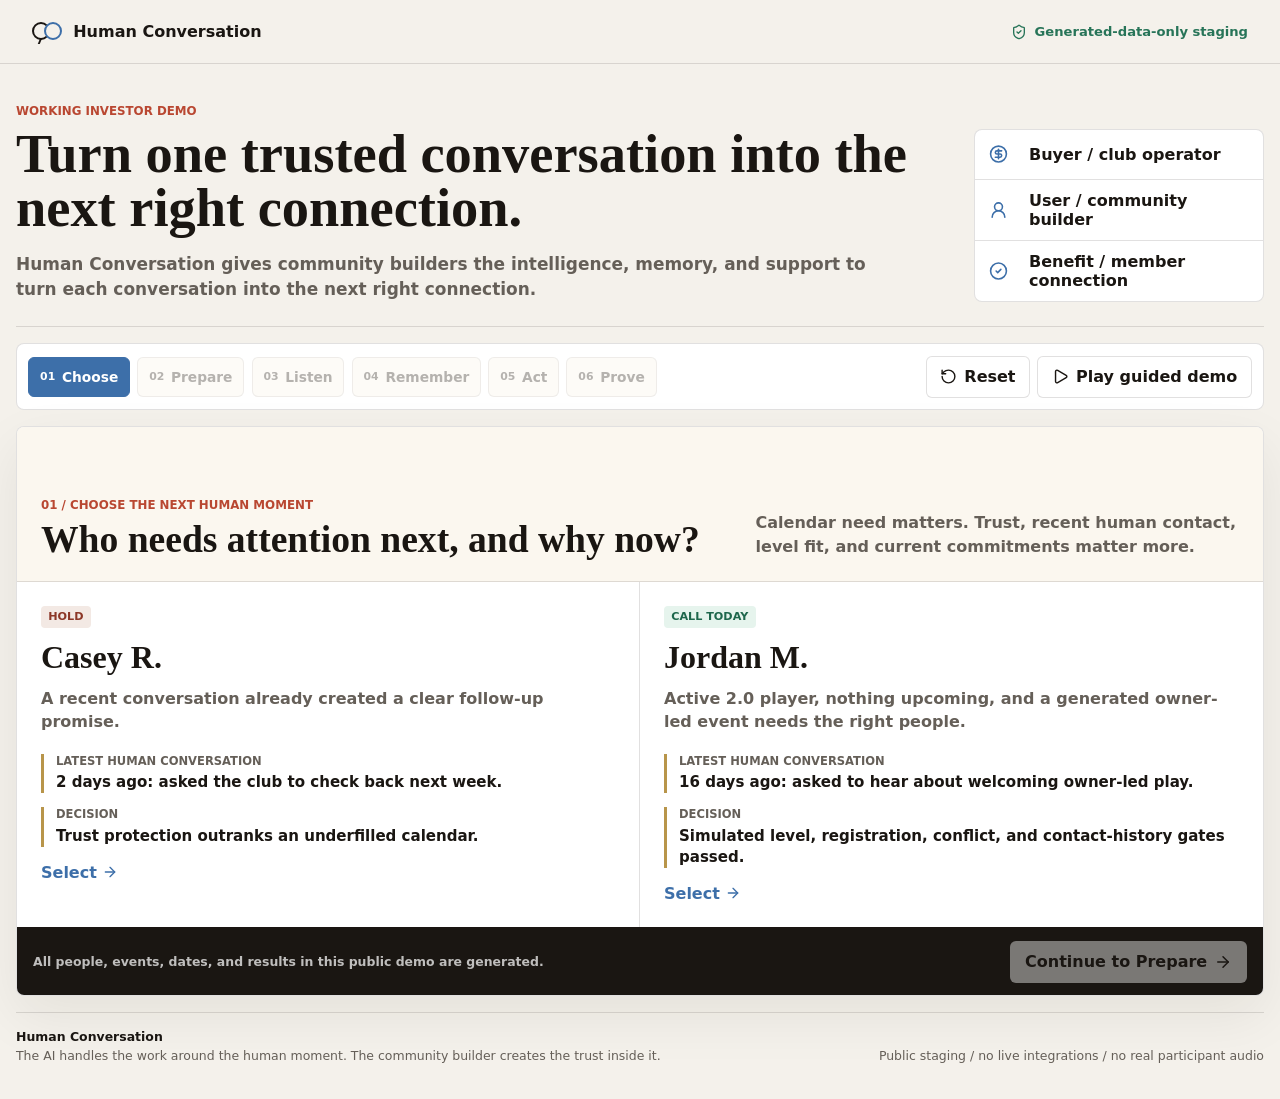
==== commit 93c41fa8: "Publish isolated Human Conversation investor demo" ====
--- a/index.html
+++ b/index.html
@@ -3,15 +3,14 @@
   <head>
     <meta charset="UTF-8" />
     <meta name="viewport" content="width=device-width, initial-scale=1.0" />
-    <meta name="theme-color" content="#fffefb" />
-    <meta name="description" content="Human Conversation prepares the next human moment and remembers only what matters." />
-    <meta name="apple-mobile-web-app-capable" content="yes" />
-    <meta name="apple-mobile-web-app-status-bar-style" content="default" />
+    <meta name="theme-color" content="#1a1612" />
+    <meta name="description" content="A generated-data-only working demo of Human Conversation." />
     <link rel="manifest" href="./manifest.webmanifest" />
-    <link rel="icon" href="./icons/human-conversation-mark.svg" type="image/svg+xml" />
+    <link rel="icon" href="./icons/icon-192.png" type="image/png" />
+    <link rel="apple-touch-icon" href="./icons/apple-touch-icon.png" />
     <title>Human Conversation</title>
-    <script type="module" crossorigin src="./assets/index-G1O9MzCV.js"></script>
-    <link rel="stylesheet" crossorigin href="./assets/index-DnSRc2wX.css">
+    <script type="module" crossorigin src="./assets/index.staging-CZhuh-oJ.js"></script>
+    <link rel="stylesheet" crossorigin href="./assets/index-DqahY_Sn.css">
   </head>
   <body>
     <div id="root"></div>
--- a/assets/index-DqahY_Sn.css
+++ b/assets/index-DqahY_Sn.css
@@ -0,0 +1 @@
+:root{color:#1a1612;background:#f4f1eb;font-family:Inter,ui-sans-serif,system-ui,-apple-system,BlinkMacSystemFont,Segoe UI,sans-serif;font-synthesis:none;text-rendering:optimizeLegibility;--ps-ink: #1a1612;--ps-paper: #f4f1eb;--ps-cream: #fbf7ef;--ps-white: #ffffff;--ps-blue: #3d6fa9;--ps-blue-soft: #eef5fc;--ps-gold: #b8954a;--ps-gold-soft: #fff8e8;--ps-red: #b94731;--ps-green: #277458;--ps-muted: #655f58;--ps-line: rgba(26, 22, 18, .13)}*{box-sizing:border-box}html{min-width:320px;background:var(--ps-paper)}body{margin:0;min-width:320px;min-height:100vh;background:var(--ps-paper)}button,input{font:inherit}button:focus-visible,a:focus-visible,input:focus-visible{outline:3px solid #1f5f9f;outline-offset:2px}.ps-app{min-height:100vh}.ps-header{display:flex;justify-content:space-between;gap:1rem;align-items:center;min-height:64px;border-bottom:1px solid var(--ps-line);background:var(--ps-paper);padding:0 2rem}.ps-brand{display:inline-flex;gap:.7rem;align-items:center;color:var(--ps-ink);font-weight:850;text-decoration:none}.ps-brand-mark{position:relative;display:inline-block;width:30px;height:24px}.ps-brand-mark span{position:absolute;top:2px;width:18px;height:18px;border:2px solid var(--ps-ink);border-radius:50%;background:var(--ps-paper)}.ps-brand-mark span:first-child{left:0}.ps-brand-mark span:last-child{right:0;border-color:var(--ps-blue)}.ps-brand-mark:after{content:"";position:absolute;left:7px;bottom:0;width:6px;height:6px;border-left:2px solid var(--ps-ink);transform:skew(-22deg)}.ps-header-status{display:inline-flex;gap:.45rem;align-items:center;color:var(--ps-green);font-size:.82rem;font-weight:800}.ps-shell{width:min(1380px,calc(100% - 2rem));margin:0 auto;padding:1.25rem 0 2.25rem}.ps-hero{display:grid;grid-template-columns:minmax(0,1fr) 290px;gap:2rem;align-items:end;border-bottom:1px solid var(--ps-line);padding:1.25rem 0 1.5rem}.ps-eyebrow,.ps-kicker{margin:0;color:var(--ps-red);font-size:.74rem;font-weight:900;text-transform:uppercase}.ps-hero h1{max-width:940px;margin:.55rem 0 0;font-family:Georgia,Times New Roman,serif;font-size:3.4rem;line-height:1;letter-spacing:0}.ps-company-sentence{max-width:880px;margin:1rem 0 0;color:var(--ps-muted);font-size:1.06rem;font-weight:650;line-height:1.5}.ps-who{display:grid;gap:0;overflow:hidden;border:1px solid var(--ps-line);border-radius:8px;background:var(--ps-white)}.ps-who div{display:grid;grid-template-columns:30px 1fr;gap:.65rem;align-items:center;min-height:50px;border-bottom:1px solid var(--ps-line);padding:.7rem .85rem;font-weight:800}.ps-who div:last-child{border-bottom:0}.ps-who svg{width:19px;color:var(--ps-blue)}.ps-demo-toolbar{display:flex;justify-content:space-between;gap:1rem;align-items:center;margin-top:1rem;border:1px solid var(--ps-line);border-radius:8px;background:var(--ps-white);padding:.7rem}.ps-stage-nav,.ps-toolbar-actions{display:flex;flex-wrap:wrap;gap:.45rem}.ps-stage-nav button{display:inline-flex;gap:.42rem;align-items:center;min-height:40px;border:1px solid var(--ps-line);border-radius:6px;background:var(--ps-cream);color:var(--ps-muted);padding:.5rem .68rem;cursor:pointer}.ps-stage-nav button span{font-size:.68rem;font-weight:900}.ps-stage-nav button strong{font-size:.86rem}.ps-stage-nav button.is-active{border-color:var(--ps-blue);background:var(--ps-blue);color:#fff}.ps-stage-nav button.is-complete:not(.is-active){border-color:#b8954aa6;color:var(--ps-ink)}.ps-stage-nav button:disabled{cursor:not-allowed;opacity:.48}.ps-button{display:inline-flex;justify-content:center;gap:.45rem;align-items:center;min-height:42px;border:1px solid transparent;border-radius:6px;padding:.58rem .85rem;font-weight:850;cursor:pointer}.ps-button-primary{background:var(--ps-ink);color:#fff}.ps-button-secondary{border-color:var(--ps-line);background:var(--ps-white);color:var(--ps-ink)}.ps-button-confirmed{border-color:#27745859;background:#e9f6f0;color:#185c43}.ps-button:disabled{cursor:not-allowed;opacity:.42}.ps-stage{margin-top:1rem;overflow:hidden;border:1px solid var(--ps-line);border-radius:8px;background:var(--ps-white);box-shadow:0 20px 55px #1a161212}.ps-stage-heading{display:grid;grid-template-columns:minmax(0,1fr) minmax(320px,.7fr);gap:1.5rem;align-items:end;min-height:155px;border-bottom:1px solid var(--ps-line);background:var(--ps-cream);padding:1.35rem 1.5rem}.ps-stage-heading h2{margin:.48rem 0 0;font-family:Georgia,Times New Roman,serif;font-size:2.35rem;line-height:1.04;letter-spacing:0}.ps-stage-heading>p{margin:0;color:var(--ps-muted);font-weight:650;line-height:1.5}.ps-candidate-list{display:grid;grid-template-columns:repeat(2,minmax(0,1fr))}.ps-candidate{position:relative;display:grid;align-content:start;min-height:340px;border:0;border-right:1px solid var(--ps-line);background:var(--ps-white);color:var(--ps-ink);padding:1.5rem;text-align:left;cursor:pointer}.ps-candidate:last-child{border-right:0}.ps-candidate:hover,.ps-candidate.is-selected{background:var(--ps-blue-soft)}.ps-candidate.is-selected{box-shadow:inset 0 5px 0 var(--ps-blue)}.ps-candidate>strong{margin-top:.7rem;font-family:Georgia,Times New Roman,serif;font-size:2rem}.ps-candidate>p{max-width:560px;margin:.7rem 0 0;color:var(--ps-muted);font-weight:650;line-height:1.45}.ps-candidate dl{display:grid;gap:.85rem;margin:1.25rem 0 0}.ps-candidate dl div{border-left:3px solid var(--ps-gold);padding-left:.75rem}.ps-candidate dt{color:var(--ps-muted);font-size:.72rem;font-weight:900;text-transform:uppercase}.ps-candidate dd{margin:.3rem 0 0;font-size:.94rem;font-weight:750;line-height:1.4}.ps-select-cue{display:inline-flex;gap:.35rem;align-items:center;margin-top:auto;padding-top:1rem;color:var(--ps-blue);font-weight:850}.ps-decision{justify-self:start;border-radius:4px;padding:.28rem .45rem;font-size:.7rem;font-weight:950}.ps-decision-hold{background:#f3e9e4;color:#8c3727}.ps-decision-call{background:#e6f4ed;color:#1e674c}.ps-trust-note{display:flex;gap:.65rem;align-items:center;border-top:1px solid var(--ps-line);background:var(--ps-gold-soft);color:#634a17;padding:.85rem 1.25rem;font-weight:750}.ps-trust-note svg{flex:0 0 auto;width:20px}.ps-brief-grid,.ps-human-moment,.ps-memory-layout,.ps-action-layout{display:grid;grid-template-columns:minmax(0,1fr) minmax(0,1fr);min-height:350px}.ps-brief-primary,.ps-result-panel,.ps-memory-proposal,.ps-route-card{border-right:1px solid var(--ps-line);padding:1.5rem}.ps-brief-primary{background:var(--ps-gold-soft)}.ps-icon-label{display:inline-flex;gap:.48rem;align-items:center;color:var(--ps-red);font-size:.76rem;font-weight:900;text-transform:uppercase}.ps-brief-primary h3,.ps-result-panel h3,.ps-route-card h3,.ps-proof-receipt h3{margin:.7rem 0 0;font-family:Georgia,Times New Roman,serif;font-size:1.8rem;line-height:1.1;letter-spacing:0}.ps-call-copy{margin-top:1.3rem;border-left:4px solid var(--ps-gold);background:var(--ps-white);padding:1rem}.ps-call-copy span,.ps-brief-details span,.ps-route-card dt{color:var(--ps-muted);font-size:.72rem;font-weight:900;text-transform:uppercase}.ps-call-copy p{margin:.55rem 0 0;font-weight:750;line-height:1.5}.ps-brief-details{display:grid;grid-template-columns:repeat(2,minmax(0,1fr))}.ps-brief-details>div{border-right:1px solid var(--ps-line);border-bottom:1px solid var(--ps-line);padding:1.2rem}.ps-brief-details>div:nth-child(2n){border-right:0}.ps-brief-details>div:nth-last-child(-n+2){border-bottom:0}.ps-brief-details strong{display:block;margin-top:.5rem;line-height:1.42}.ps-brief-details small{display:block;margin-top:.5rem;color:var(--ps-green);font-weight:750}.ps-brief-details ol{margin:.55rem 0 0;padding-left:1.15rem}.ps-brief-details li{margin-bottom:.45rem;font-weight:700;line-height:1.35}.ps-stage-decision{display:flex;justify-content:flex-end;border-top:1px solid var(--ps-line);background:#f9f8f5;padding:.8rem 1rem}.ps-human-visual{position:relative;display:flex;justify-content:center;gap:0;align-items:center;overflow:hidden;min-height:350px;border-right:1px solid var(--ps-line);background:var(--ps-ink)}.ps-person{position:relative;z-index:2;display:grid;place-items:center;width:118px;height:118px;border:6px solid white;border-radius:50%;color:#fff;font-family:Georgia,Times New Roman,serif;font-size:3rem;font-weight:800}.ps-person-builder{background:var(--ps-blue)}.ps-person-member{background:var(--ps-red)}.ps-connection-line{display:flex;justify-content:space-around;align-items:center;width:120px;height:2px;background:#ffffff73}.ps-connection-line i{display:block;width:8px;height:8px;border-radius:50%;background:var(--ps-gold)}.ps-result-panel{display:grid;align-content:center}.ps-result-panel>p{color:var(--ps-muted);font-weight:650;line-height:1.5}.ps-result-panel .ps-button{justify-self:start;margin-top:1.1rem}.ps-signal-list{display:grid;gap:.65rem;margin:1.2rem 0 0;padding:0;list-style:none}.ps-signal-list li{display:flex;gap:.55rem;align-items:center;font-weight:750}.ps-signal-list svg{flex:0 0 auto;width:19px;color:var(--ps-green)}.ps-memory-proposal{display:grid;align-content:center;gap:.65rem;background:var(--ps-blue-soft)}.ps-memory-proposal label{display:grid;grid-template-columns:22px 1fr;gap:.6rem;align-items:center;border:1px solid var(--ps-line);border-radius:6px;background:var(--ps-white);padding:.8rem;font-weight:750}.ps-memory-proposal input{width:18px;height:18px;accent-color:var(--ps-blue)}.ps-privacy-boundary{display:flex;gap:1rem;align-items:center;padding:1.5rem}.ps-privacy-boundary>svg{flex:0 0 auto;width:56px;height:56px;color:var(--ps-green)}.ps-privacy-boundary strong{font-family:Georgia,Times New Roman,serif;font-size:1.55rem}.ps-privacy-boundary p{margin:.55rem 0 0;color:var(--ps-muted);font-weight:650;line-height:1.5}.ps-route-card{background:var(--ps-gold-soft)}.ps-route-card dl{display:grid;grid-template-columns:repeat(2,minmax(0,1fr));gap:.8rem;margin-top:1.3rem}.ps-route-card dl div{border-top:1px solid rgba(26,22,18,.16);padding-top:.7rem}.ps-route-card dd{margin:.35rem 0 0;font-weight:750;line-height:1.35}.ps-action-queue{display:grid;align-content:center;padding:1.5rem}.ps-action-queue ul{display:grid;gap:.7rem;margin:1rem 0 0;padding-left:1.15rem}.ps-action-queue li{font-weight:700;line-height:1.4}.ps-action-queue .ps-button{justify-self:start;margin-top:1rem}.ps-proof-grid{display:grid;grid-template-columns:repeat(5,minmax(0,1fr));border-bottom:1px solid var(--ps-line)}.ps-proof-grid article{min-height:145px;border-right:1px solid var(--ps-line);padding:1.2rem}.ps-proof-grid article:last-child{border-right:0}.ps-proof-grid span{color:var(--ps-muted);font-size:.72rem;font-weight:900;text-transform:uppercase}.ps-proof-grid strong{display:block;margin-top:.6rem;color:var(--ps-green);font-family:Georgia,Times New Roman,serif;font-size:2rem}.ps-proof-grid small{display:block;margin-top:.55rem;color:var(--ps-muted);font-weight:650;line-height:1.35}.ps-proof-grid article.is-pending strong{color:#765718;font-size:1.35rem}.ps-proof-receipt{display:grid;grid-template-columns:minmax(0,1.2fr) minmax(320px,.8fr);gap:1.5rem;align-items:center;background:var(--ps-blue-soft);padding:1.5rem}.ps-proof-receipt p{margin:.7rem 0 0;color:var(--ps-muted);font-weight:650;line-height:1.45}.ps-proof-receipt ol{display:grid;gap:.55rem;margin:0;padding-left:1.2rem}.ps-proof-receipt li{line-height:1.4}.ps-stage-footer{display:flex;justify-content:space-between;gap:1rem;align-items:center;border-top:1px solid var(--ps-line);background:var(--ps-ink);color:#fff;padding:.8rem 1rem}.ps-stage-footer>span{color:#ffffffb8;font-size:.78rem;font-weight:650}.ps-stage-footer .ps-button-primary{background:#fff;color:var(--ps-ink)}.ps-page-footer{display:flex;justify-content:space-between;gap:1rem;align-items:flex-end;margin-top:1rem;border-top:1px solid var(--ps-line);padding-top:1rem;color:var(--ps-muted);font-size:.78rem}.ps-page-footer div{display:grid;gap:.2rem}.ps-page-footer strong{color:var(--ps-ink)}@media(max-width:980px){.ps-hero,.ps-stage-heading,.ps-brief-grid,.ps-human-moment,.ps-memory-layout,.ps-action-layout,.ps-proof-receipt{grid-template-columns:1fr}.ps-who{grid-template-columns:repeat(3,minmax(0,1fr))}.ps-who div{grid-template-columns:24px 1fr;border-right:1px solid var(--ps-line);border-bottom:0}.ps-who div:last-child{border-right:0}.ps-demo-toolbar,.ps-stage-footer{align-items:stretch;flex-direction:column}.ps-brief-primary,.ps-result-panel,.ps-memory-proposal,.ps-route-card,.ps-human-visual{border-right:0;border-bottom:1px solid var(--ps-line)}.ps-proof-grid{grid-template-columns:repeat(3,minmax(0,1fr))}.ps-proof-grid article{border-bottom:1px solid var(--ps-line)}}@media(max-width:680px){.ps-header{padding:0 .85rem}.ps-header-status{max-width:150px;justify-content:flex-end;text-align:right}.ps-shell{width:min(100% - 1rem,1380px);padding-top:.5rem}.ps-hero{gap:1rem;padding-top:.8rem}.ps-hero h1{font-size:2.45rem}.ps-who{grid-template-columns:1fr}.ps-who div{border-right:0;border-bottom:1px solid var(--ps-line)}.ps-candidate-list{grid-template-columns:1fr}.ps-candidate{min-height:320px;border-right:0;border-bottom:1px solid var(--ps-line)}.ps-candidate:last-child{border-bottom:0}.ps-stage-heading{min-height:auto;padding:1.1rem}.ps-stage-heading h2{font-size:1.9rem}.ps-brief-details{grid-template-columns:1fr}.ps-brief-details>div,.ps-brief-details>div:nth-child(2n),.ps-brief-details>div:nth-last-child(-n+2){border-right:0;border-bottom:1px solid var(--ps-line)}.ps-brief-details>div:last-child{border-bottom:0}.ps-person{width:88px;height:88px;font-size:2.2rem}.ps-connection-line{width:70px}.ps-route-card dl{grid-template-columns:1fr}.ps-proof-grid{grid-template-columns:1fr 1fr}.ps-proof-grid article{min-height:125px}.ps-page-footer{align-items:flex-start;flex-direction:column}}@media(prefers-reduced-motion:reduce){*,*:before,*:after{scroll-behavior:auto!important;transition:none!important;animation:none!important}}
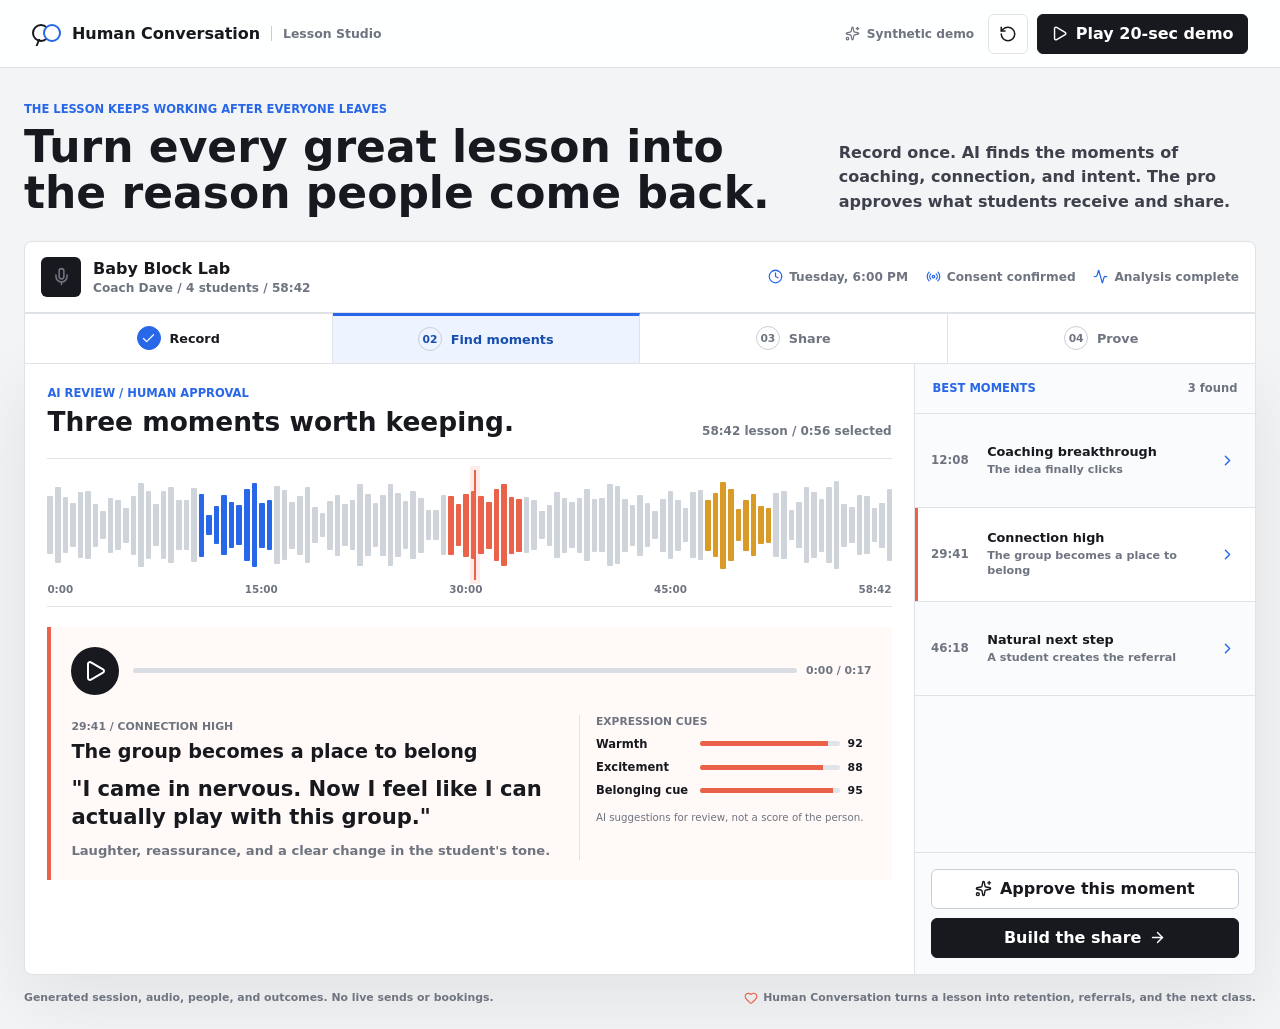
==== commit a90207de: "Publish lesson studio investor demo" ====
--- a/index.html
+++ b/index.html
@@ -3,14 +3,14 @@
   <head>
     <meta charset="UTF-8" />
     <meta name="viewport" content="width=device-width, initial-scale=1.0" />
-    <meta name="theme-color" content="#1a1612" />
-    <meta name="description" content="A generated-data-only working demo of Human Conversation." />
+    <meta name="theme-color" content="#17191e" />
+    <meta name="description" content="Human Conversation Lesson Studio turns the best moments from a class into student retention, referrals, and the next class." />
     <link rel="manifest" href="./manifest.webmanifest" />
     <link rel="icon" href="./icons/icon-192.png" type="image/png" />
     <link rel="apple-touch-icon" href="./icons/apple-touch-icon.png" />
-    <title>Human Conversation</title>
-    <script type="module" crossorigin src="./assets/index.staging-CZhuh-oJ.js"></script>
-    <link rel="stylesheet" crossorigin href="./assets/index-DqahY_Sn.css">
+    <title>Human Conversation Lesson Studio</title>
+    <script type="module" crossorigin src="./assets/index.staging-s9zMxO0W.js"></script>
+    <link rel="stylesheet" crossorigin href="./assets/index-BJ_1iVkg.css">
   </head>
   <body>
     <div id="root"></div>
--- a/assets/index-BJ_1iVkg.css
+++ b/assets/index-BJ_1iVkg.css
@@ -0,0 +1 @@
+:root{color:#17191e;background:#f3f4f6;font-family:Inter,ui-sans-serif,system-ui,-apple-system,BlinkMacSystemFont,Segoe UI,sans-serif;font-synthesis:none;text-rendering:optimizeLegibility;--ink: #17191e;--ink-soft: #3d414b;--muted: #6e7480;--page: #f3f4f6;--white: #ffffff;--line: #dfe2e7;--line-strong: #c9ced6;--blue: #2867e8;--blue-soft: #edf3ff;--coral: #eb624b;--coral-soft: #fff0ec;--gold: #d99b25;--gold-soft: #fff7e5}*{box-sizing:border-box}html{min-width:320px;background:var(--page)}body{min-width:320px;min-height:100vh;margin:0;background:var(--page)}button,input{font:inherit}button{color:inherit}button:focus-visible,a:focus-visible,input:focus-visible{outline:3px solid rgba(40,103,232,.4);outline-offset:2px}.studio-app{min-height:100vh}.studio-header{display:flex;justify-content:space-between;gap:1.5rem;align-items:center;min-height:68px;border-bottom:1px solid var(--line);background:#fffffff5;padding:0 2rem}.studio-brand{display:inline-flex;gap:.68rem;align-items:center;color:var(--ink);text-decoration:none}.studio-brand>span:nth-child(2){font-weight:850}.studio-brand small{border-left:1px solid var(--line-strong);padding-left:.68rem;color:var(--muted);font-size:.78rem;font-weight:750}.studio-brand-mark{position:relative;display:inline-block;width:29px;height:24px}.studio-brand-mark i{position:absolute;top:2px;width:18px;height:18px;border:2px solid var(--ink);border-radius:50%;background:var(--white)}.studio-brand-mark i:first-child{left:0}.studio-brand-mark i:last-child{right:0;border-color:var(--blue)}.studio-brand-mark:after{content:"";position:absolute;bottom:0;left:5px;width:7px;height:7px;border-left:2px solid var(--ink);transform:skew(-22deg)}.studio-header-actions{display:flex;gap:.55rem;align-items:center}.demo-boundary{display:inline-flex;gap:.4rem;align-items:center;margin-right:.3rem;color:var(--muted);font-size:.76rem;font-weight:750}.icon-button,.primary-button,.secondary-button{display:inline-flex;justify-content:center;gap:.48rem;align-items:center;min-height:40px;border-radius:6px;font-weight:800;cursor:pointer}.icon-button{width:40px;border:1px solid var(--line);background:var(--white);padding:0}.primary-button{border:1px solid var(--ink);background:var(--ink);color:#fff;padding:.56rem .84rem}.primary-button:hover{background:#000}.primary-button.is-large{min-height:48px;padding:.72rem 1rem}.secondary-button{border:1px solid var(--line-strong);background:var(--white);padding:.56rem .84rem}.secondary-button.approved{border-color:#2867e866;background:var(--blue-soft);color:#174fae}.studio-intro{display:grid;grid-template-columns:minmax(0,1.3fr) minmax(360px,.7fr);gap:2.5rem;align-items:end;width:min(1500px,calc(100% - 3rem));margin:0 auto;padding:2.1rem 0 1.6rem}.studio-kicker{margin:0;color:var(--blue);font-size:.72rem;font-weight:900;text-transform:uppercase}.studio-intro h1{max-width:920px;margin:.55rem 0 0;font-size:2.75rem;line-height:1.03;letter-spacing:0}.studio-intro>p{margin:0;color:var(--ink-soft);font-size:1rem;font-weight:620;line-height:1.55}.session-bar,.flow-nav,.studio-surface,.studio-footer{width:min(1500px,calc(100% - 3rem));margin-right:auto;margin-left:auto}.session-bar{display:flex;justify-content:space-between;gap:1.5rem;align-items:center;min-height:72px;border:1px solid var(--line);border-radius:8px 8px 0 0;background:var(--white);padding:.8rem 1rem}.session-identity{display:flex;gap:.75rem;align-items:center}.session-icon{display:grid;place-items:center;width:40px;height:40px;border-radius:6px;background:var(--ink);color:#fff}.session-identity>div{display:grid;gap:.18rem}.session-identity strong{font-size:1rem}.session-identity span,.session-meta span{color:var(--muted);font-size:.76rem;font-weight:700}.session-meta{display:flex;flex-wrap:wrap;justify-content:flex-end;gap:1.1rem}.session-meta span{display:inline-flex;gap:.38rem;align-items:center}.session-meta svg{color:var(--blue)}.flow-nav{display:grid;grid-template-columns:repeat(4,minmax(0,1fr));border-right:1px solid var(--line);border-left:1px solid var(--line);background:var(--white)}.flow-nav button{display:flex;justify-content:center;gap:.55rem;align-items:center;min-height:50px;border:0;border-top:1px solid var(--line);border-right:1px solid var(--line);background:var(--white);color:var(--muted);cursor:pointer}.flow-nav button:last-child{border-right:0}.flow-nav button>span{display:grid;place-items:center;width:24px;height:24px;border:1px solid var(--line-strong);border-radius:50%;font-size:.67rem;font-weight:900}.flow-nav button strong{font-size:.8rem}.flow-nav button.is-active{border-top:3px solid var(--blue);background:var(--blue-soft);color:#174fae}.flow-nav button.is-complete{color:var(--ink)}.flow-nav button.is-complete>span{border-color:var(--blue);background:var(--blue);color:#fff}.studio-surface{min-height:610px;overflow:hidden;border:1px solid var(--line);border-radius:0 0 8px 8px;background:var(--white);box-shadow:0 24px 70px #17191e14}.record-surface{display:grid;grid-template-columns:minmax(0,1.45fr) minmax(360px,.55fr);min-height:610px}.record-visual{display:grid;place-items:center;align-content:center;overflow:hidden;border-right:1px solid #343841;background:var(--ink);color:#fff;padding:2rem}.record-live{display:inline-flex;gap:.45rem;align-items:center;color:#ffffffb3;font-size:.74rem;font-weight:850;text-transform:uppercase}.record-live i{width:8px;height:8px;border-radius:50%;background:var(--coral);box-shadow:0 0 0 6px #eb624b26}.record-visual>strong{margin-top:1.1rem;font-size:4.2rem;font-variant-numeric:tabular-nums}.record-wave{display:flex;gap:3px;align-items:center;width:min(860px,100%);height:140px;margin-top:1.5rem}.record-wave i{flex:1;min-width:2px;border-radius:2px;background:#ffffffb8}.record-people{display:flex;margin-top:2.2rem}.record-people span{display:grid;place-items:center;width:44px;height:44px;margin-left:-8px;border:3px solid var(--ink);border-radius:50%;background:var(--blue);color:#fff;font-size:.74rem;font-weight:900}.record-people span:first-child{margin-left:0;background:var(--coral)}.record-copy{display:grid;align-content:center;padding:2.4rem}.record-copy h2{margin:.65rem 0 0;font-size:2.15rem;line-height:1.08}.record-copy>p:not(.studio-kicker){margin:1rem 0 1.5rem;color:var(--muted);font-weight:620;line-height:1.55}.record-copy .primary-button{justify-self:start}.review-surface{display:grid;grid-template-columns:minmax(0,1fr) 340px;min-height:610px}.review-main{min-width:0;border-right:1px solid var(--line);padding:1.4rem}.section-heading{display:flex;justify-content:space-between;gap:1rem;align-items:end}.section-heading.compact{display:block}.section-heading h2{margin:.45rem 0 0;font-size:1.65rem;line-height:1.15}.section-heading>span{color:var(--muted);font-size:.75rem;font-weight:750}.lesson-timeline{margin-top:1.25rem;border-top:1px solid var(--line);border-bottom:1px solid var(--line);padding:1.1rem 0 .72rem}.timeline-wave{position:relative;display:flex;gap:2px;align-items:center;height:98px}.timeline-wave>i{flex:1;min-width:1px;border-radius:1px;background:#cfd3da}.timeline-wave>i.is-blue{background:var(--blue)}.timeline-wave>i.is-coral{background:var(--coral)}.timeline-wave>i.is-gold{background:var(--gold)}.timeline-cursor{position:absolute;top:-6px;bottom:-6px;width:2px;background:var(--blue);box-shadow:0 0 0 4px #2867e81f}.timeline-cursor.is-coral{background:var(--coral);box-shadow:0 0 0 4px #eb624b1f}.timeline-cursor.is-gold{background:var(--gold);box-shadow:0 0 0 4px #d99b2524}.timeline-labels{display:flex;justify-content:space-between;margin-top:.55rem;color:var(--muted);font-size:.65rem;font-weight:750}.selected-moment{display:grid;grid-template-columns:minmax(0,1.25fr) minmax(260px,.75fr);gap:1.25rem;margin-top:1.2rem;border-left:4px solid var(--blue);background:#f8faff;padding:1.25rem}.selected-moment.is-coral{border-left-color:var(--coral);background:#fff9f7}.selected-moment.is-gold{border-left-color:var(--gold);background:#fffbf2}.moment-player{grid-column:1 / -1;display:flex;gap:.85rem;align-items:center}.play-button{display:grid;flex:0 0 auto;place-items:center;width:48px;height:48px;border:0;border-radius:50%;background:var(--ink);color:#fff;cursor:pointer}.clip-progress{display:grid;flex:1;grid-template-columns:1fr auto;gap:.55rem;align-items:center}.clip-progress>div{height:5px;overflow:hidden;border-radius:3px;background:#dadde3}.clip-progress>div span{display:block;height:100%;background:var(--blue)}.clip-progress small{color:var(--muted);font-size:.68rem;font-weight:750;font-variant-numeric:tabular-nums}.moment-copy>span{color:var(--muted);font-size:.68rem;font-weight:850;text-transform:uppercase}.moment-copy h3{margin:.38rem 0 0;font-size:1.2rem}.moment-copy blockquote{margin:.75rem 0 0;font-size:1.32rem;font-weight:750;line-height:1.32}.moment-copy p{margin:.65rem 0 0;color:var(--muted);font-size:.82rem;font-weight:620;line-height:1.45}.signal-panel{display:grid;align-content:start;gap:.58rem;border-left:1px solid var(--line);padding-left:1rem}.signal-label{color:var(--muted);font-size:.67rem;font-weight:900;text-transform:uppercase}.signal-row{display:grid;grid-template-columns:96px 1fr 24px;gap:.5rem;align-items:center}.signal-row>span{font-size:.72rem;font-weight:750}.signal-row>i{height:5px;overflow:hidden;border-radius:3px;background:#e1e4e9}.signal-row>i b{display:block;height:100%;background:var(--coral)}.signal-row strong{font-size:.68rem;font-variant-numeric:tabular-nums}.signal-panel>small{margin-top:.25rem;color:var(--muted);font-size:.64rem;line-height:1.35}.moment-rail{display:grid;grid-template-rows:auto 1fr auto;background:#fafbfc}.moment-rail>header{display:flex;justify-content:space-between;gap:1rem;align-items:center;border-bottom:1px solid var(--line);padding:1.1rem}.moment-rail>header>span{color:var(--muted);font-size:.72rem;font-weight:800}.moment-list{display:grid;align-content:start}.moment-list button{display:grid;grid-template-columns:45px 1fr 20px;gap:.7rem;align-items:center;min-height:94px;border:0;border-bottom:1px solid var(--line);background:transparent;padding:.9rem 1rem;text-align:left;cursor:pointer}.moment-list button:hover,.moment-list button.is-selected{background:var(--white)}.moment-list button.is-selected{box-shadow:inset 3px 0 0 var(--blue)}.moment-list button.is-selected.is-coral{box-shadow:inset 3px 0 0 var(--coral)}.moment-list button.is-selected.is-gold{box-shadow:inset 3px 0 0 var(--gold)}.moment-list button>span{color:var(--muted);font-size:.74rem;font-weight:850;font-variant-numeric:tabular-nums}.moment-list button>div{display:grid;gap:.2rem}.moment-list button strong{font-size:.8rem}.moment-list button small{color:var(--muted);font-size:.7rem;font-weight:620;line-height:1.35}.moment-list button>svg{color:var(--blue)}.review-actions{display:grid;gap:.55rem;border-top:1px solid var(--line);padding:1rem}.share-surface{display:grid;grid-template-columns:minmax(0,1.08fr) minmax(390px,.92fr);min-height:610px}.share-preview-wrap{display:grid;align-content:start;border-right:1px solid var(--line);background:#eef1f5;padding:1.5rem}.share-preview{width:min(560px,100%);margin:1.1rem auto 0;border:1px solid var(--line-strong);border-radius:8px;background:var(--white);box-shadow:0 22px 50px #17191e1f}.share-preview-top{display:grid;grid-template-columns:36px 1fr auto;gap:.65rem;align-items:center;border-bottom:1px solid var(--line);padding:.9rem}.share-brand-mark{display:grid;place-items:center;width:34px;height:34px;border-radius:50%;background:var(--coral-soft);color:var(--coral)}.share-preview-top>div{display:grid;gap:.12rem}.share-preview-top strong{font-size:.82rem}.share-preview-top span,.share-preview-top small{color:var(--muted);font-size:.68rem;font-weight:700}.share-audio{display:flex;gap:.7rem;align-items:center;padding:1rem 1rem 0}.share-audio button{display:grid;flex:0 0 auto;place-items:center;width:38px;height:38px;border:0;border-radius:50%;background:var(--ink);color:#fff;cursor:pointer}.share-audio>div{display:flex;flex:1;gap:2px;align-items:center;height:52px}.share-audio i{flex:1;min-width:2px;border-radius:1px;background:var(--coral)}.share-preview blockquote{margin:.65rem 1rem 0;font-size:1.32rem;font-weight:780;line-height:1.34}.coach-note{margin:.7rem 1rem 1rem;color:var(--ink-soft);font-size:.82rem;line-height:1.45}.next-class{display:flex;justify-content:space-between;gap:1rem;align-items:center;border-top:1px solid var(--line);border-bottom:1px solid var(--line);background:var(--blue-soft);padding:.85rem 1rem}.next-class>div{display:grid;gap:.2rem}.next-class span{color:#174fae;font-size:.65rem;font-weight:900;text-transform:uppercase}.next-class strong{font-size:.8rem}.next-class button{border:0;border-radius:5px;background:var(--blue);color:#fff;padding:.5rem .7rem;font-size:.74rem;font-weight:850}.friend-share{display:flex;justify-content:center;gap:.45rem;align-items:center;width:100%;min-height:46px;border:0;background:var(--white);color:var(--ink);font-size:.78rem;font-weight:820;cursor:pointer}.publish-panel{display:grid;align-content:center;padding:2rem}.publish-panel h2{margin:.55rem 0 0;font-size:2rem;line-height:1.08}.publish-panel>p:not(.studio-kicker){margin:.8rem 0 0;color:var(--muted);font-weight:620;line-height:1.5}.audience-control{display:grid;grid-template-columns:1fr 1fr;margin-top:1.35rem;border:1px solid var(--line-strong);border-radius:7px;padding:3px}.audience-control button{display:flex;justify-content:center;gap:.45rem;align-items:center;min-height:40px;border:0;border-radius:5px;background:transparent;color:var(--muted);font-size:.76rem;font-weight:800;cursor:pointer}.audience-control button.is-active{background:var(--ink);color:#fff}.audience-control button span{opacity:.7}.publish-options{display:grid;margin-top:1rem;border-top:1px solid var(--line)}.publish-options label{display:grid;grid-template-columns:20px 1fr;gap:.65rem;align-items:center;border-bottom:1px solid var(--line);padding:.85rem 0;cursor:pointer}.publish-options input{width:18px;height:18px;accent-color:var(--blue)}.publish-options label>span{display:grid;gap:.15rem}.publish-options strong{font-size:.8rem}.publish-options small{color:var(--muted);font-size:.7rem}.publish-actions{display:grid;grid-template-columns:auto 1fr;gap:.6rem;margin-top:1rem}.send-boundary{display:inline-flex;gap:.35rem;align-items:center;margin-top:.8rem;color:var(--muted);font-size:.66rem;font-weight:700}.proof-surface{min-height:610px}.proof-heading{display:flex;justify-content:space-between;gap:1.5rem;align-items:end;border-bottom:1px solid var(--line);padding:1.6rem}.proof-heading h2{max-width:840px;margin:.5rem 0 0;font-size:2rem;line-height:1.08}.published-status{display:inline-flex;gap:.45rem;align-items:center;border:1px solid rgba(40,103,232,.28);border-radius:6px;background:var(--blue-soft);color:#174fae;padding:.55rem .7rem;font-size:.72rem;font-weight:850}.proof-journey{display:grid;grid-template-columns:repeat(7,auto);justify-content:center;gap:1rem;align-items:center;border-bottom:1px solid var(--line);padding:1.8rem}.proof-journey article{display:grid;place-items:center;width:150px;min-height:150px;border:1px solid var(--line);border-radius:8px;background:var(--white);padding:.9rem;text-align:center}.proof-journey article svg{color:var(--blue)}.proof-journey article span{margin-top:.5rem;color:var(--muted);font-size:.68rem;font-weight:900;text-transform:uppercase}.proof-journey article strong{margin-top:.25rem;font-size:2rem}.proof-journey article small{color:var(--muted);font-size:.68rem;font-weight:650}.proof-journey>i{color:var(--line-strong)}.proof-bottom{display:grid;grid-template-columns:minmax(0,1fr) minmax(360px,.85fr);min-height:250px}.proof-statement{display:grid;align-content:center;border-right:1px solid var(--line);background:var(--ink);color:#fff;padding:1.6rem 2rem}.proof-statement span{color:#ffffff9e;font-size:.7rem;font-weight:900;text-transform:uppercase}.proof-statement strong{margin-top:.25rem;color:#ffd36f;font-size:4rem;line-height:1}.proof-statement p{max-width:620px;margin:.7rem 0 0;color:#ffffffbf;font-weight:620;line-height:1.48}.proof-loop{display:grid;align-content:center;padding:1.6rem 2rem}.proof-loop ul{display:grid;gap:.7rem;margin:1rem 0 1.2rem;padding:0;list-style:none}.proof-loop li{display:flex;gap:.5rem;align-items:center;font-size:.8rem;font-weight:720}.proof-loop li svg{flex:0 0 auto;color:var(--blue)}.proof-loop .primary-button{justify-self:start}.studio-footer{display:flex;justify-content:space-between;gap:1rem;align-items:center;padding:1rem 0 1.5rem;color:var(--muted);font-size:.68rem;font-weight:680}.studio-footer span:last-child{display:inline-flex;gap:.35rem;align-items:center}.studio-footer svg{color:var(--coral)}@media(max-width:1080px){.studio-intro{grid-template-columns:1fr;gap:.8rem}.review-surface,.share-surface{grid-template-columns:1fr}.review-main,.share-preview-wrap{border-right:0;border-bottom:1px solid var(--line)}.moment-rail{grid-template-columns:1fr;grid-template-rows:auto auto auto}.moment-list{grid-template-columns:repeat(3,minmax(0,1fr))}.moment-list button{grid-template-columns:40px 1fr;min-height:110px;border-right:1px solid var(--line)}.moment-list button>svg{display:none}.review-actions{grid-template-columns:1fr 1fr}.proof-journey{gap:.6rem}.proof-journey article{width:125px}}@media(max-width:760px){.studio-header{align-items:flex-start;padding:.75rem}.studio-brand small,.demo-boundary,.studio-header-actions .icon-button{display:none}.studio-header-actions .primary-button{min-height:38px;padding:.48rem .65rem;font-size:.72rem}.studio-intro,.session-bar,.flow-nav,.studio-surface,.studio-footer{width:min(100% - 1rem,1500px)}.studio-intro{padding:1.25rem 0 1rem}.studio-intro h1{font-size:2rem}.studio-intro>p{font-size:.88rem}.session-bar{align-items:flex-start;flex-direction:column;gap:.75rem}.session-meta{justify-content:flex-start;gap:.65rem}.session-meta span:nth-child(2){display:none}.flow-nav button{gap:.3rem}.flow-nav button>span{width:22px;height:22px}.flow-nav button strong{font-size:.68rem}.studio-surface{min-height:650px}.record-surface{grid-template-columns:1fr}.record-visual{min-height:390px;border-right:0;border-bottom:1px solid #343841;padding:1rem}.record-visual>strong{font-size:3rem}.record-wave{height:100px}.record-copy{padding:1.4rem}.review-main{padding:1rem}.section-heading{align-items:flex-start;flex-direction:column}.selected-moment{grid-template-columns:1fr;padding:1rem}.signal-panel{border-top:1px solid var(--line);border-left:0;padding-top:.85rem;padding-left:0}.moment-list{grid-template-columns:1fr}.moment-list button{min-height:82px;border-right:0}.review-actions{grid-template-columns:1fr}.share-preview-wrap,.publish-panel{padding:1rem}.publish-panel h2{font-size:1.65rem}.publish-actions{grid-template-columns:1fr}.proof-heading{align-items:flex-start;flex-direction:column;padding:1.2rem}.proof-heading h2{font-size:1.65rem}.proof-journey{grid-template-columns:repeat(2,minmax(0,1fr));padding:1rem}.proof-journey article{width:auto;min-height:125px}.proof-journey>i{display:none}.proof-bottom{grid-template-columns:1fr}.proof-statement{border-right:0;border-bottom:1px solid #343841;padding:1.3rem}.proof-loop{padding:1.3rem}.studio-footer{align-items:flex-start;flex-direction:column}}@media(prefers-reduced-motion:reduce){*,*:before,*:after{scroll-behavior:auto!important;transition:none!important;animation:none!important}}
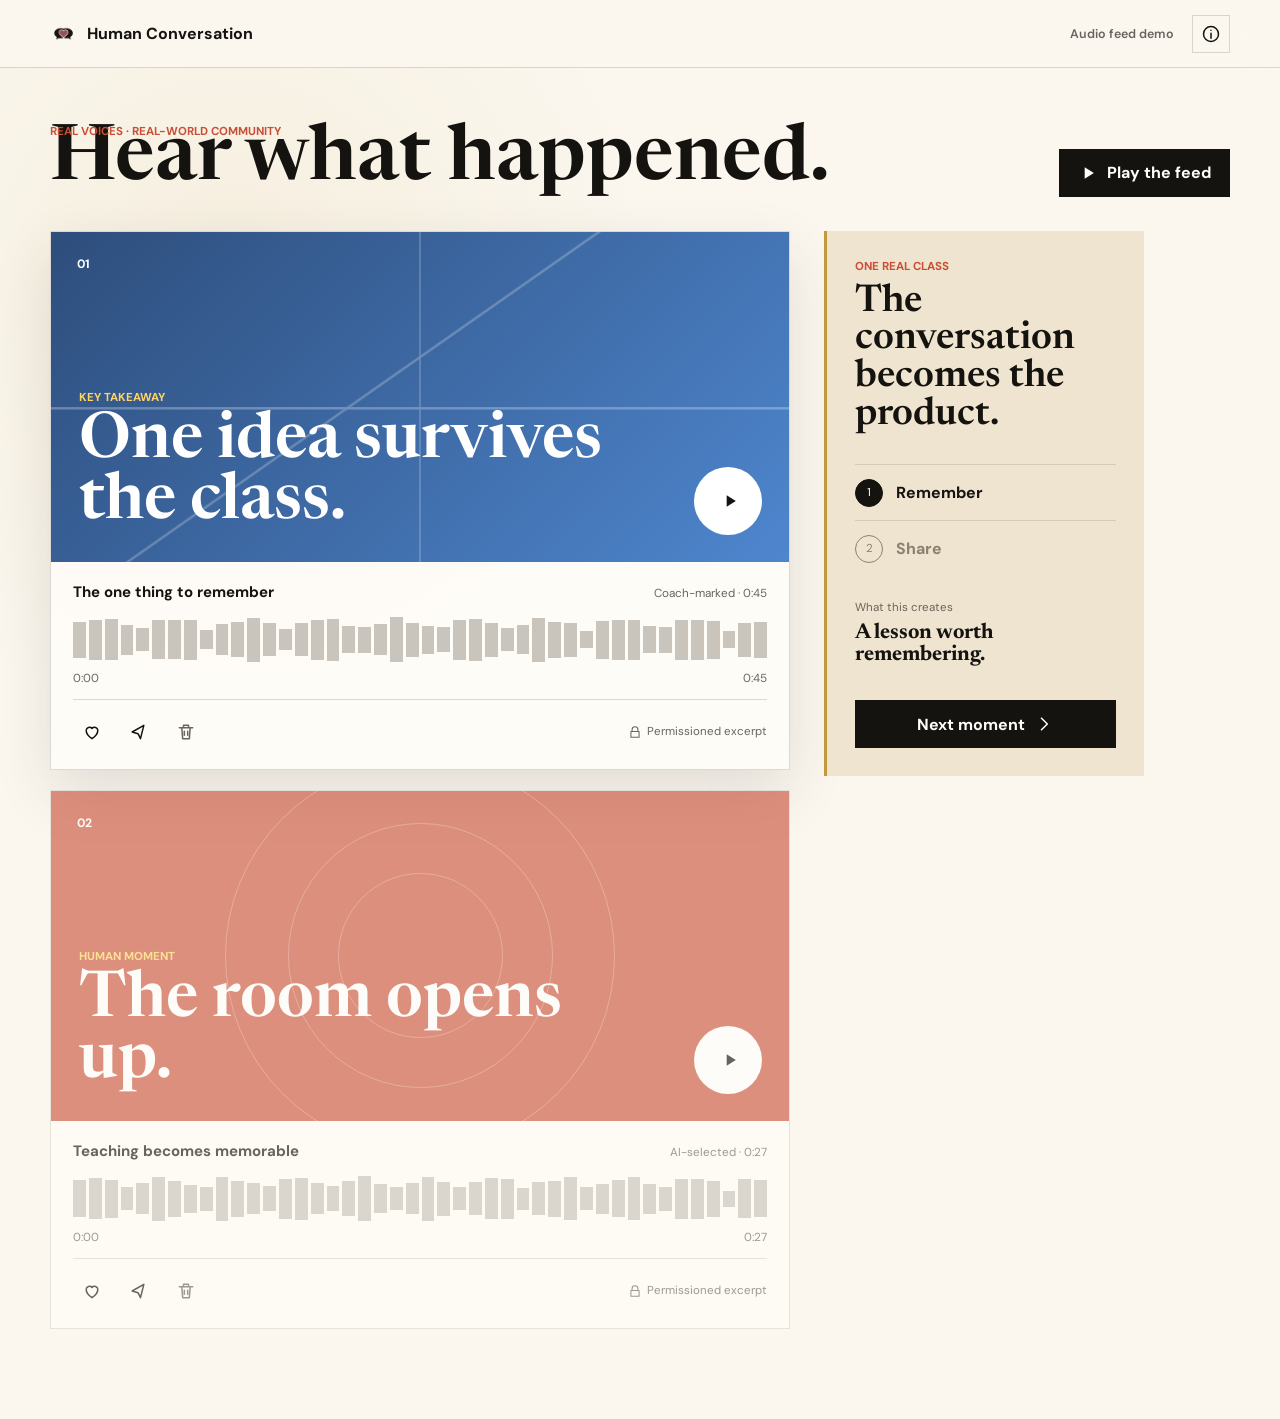
==== commit 041c30e5: "Make audio feed the curated homepage" ====
--- a/index.html
+++ b/index.html
@@ -3,16 +3,9 @@
   <head>
     <meta charset="UTF-8" />
     <meta name="viewport" content="width=device-width, initial-scale=1.0" />
-    <meta name="theme-color" content="#17191e" />
-    <meta name="description" content="Human Conversation Lesson Studio turns the best moments from a class into student retention, referrals, and the next class." />
-    <link rel="manifest" href="./manifest.webmanifest" />
-    <link rel="icon" href="./icons/icon-192.png" type="image/png" />
-    <link rel="apple-touch-icon" href="./icons/apple-touch-icon.png" />
-    <title>Human Conversation Lesson Studio</title>
-    <script type="module" crossorigin src="./assets/index.staging-s9zMxO0W.js"></script>
-    <link rel="stylesheet" crossorigin href="./assets/index-BJ_1iVkg.css">
+    <meta http-equiv="refresh" content="0; url=./feed/" />
+    <title>Human Conversation</title>
+    <script>window.location.replace("./feed/");</script>
   </head>
-  <body>
-    <div id="root"></div>
-  </body>
+  <body></body>
 </html>
